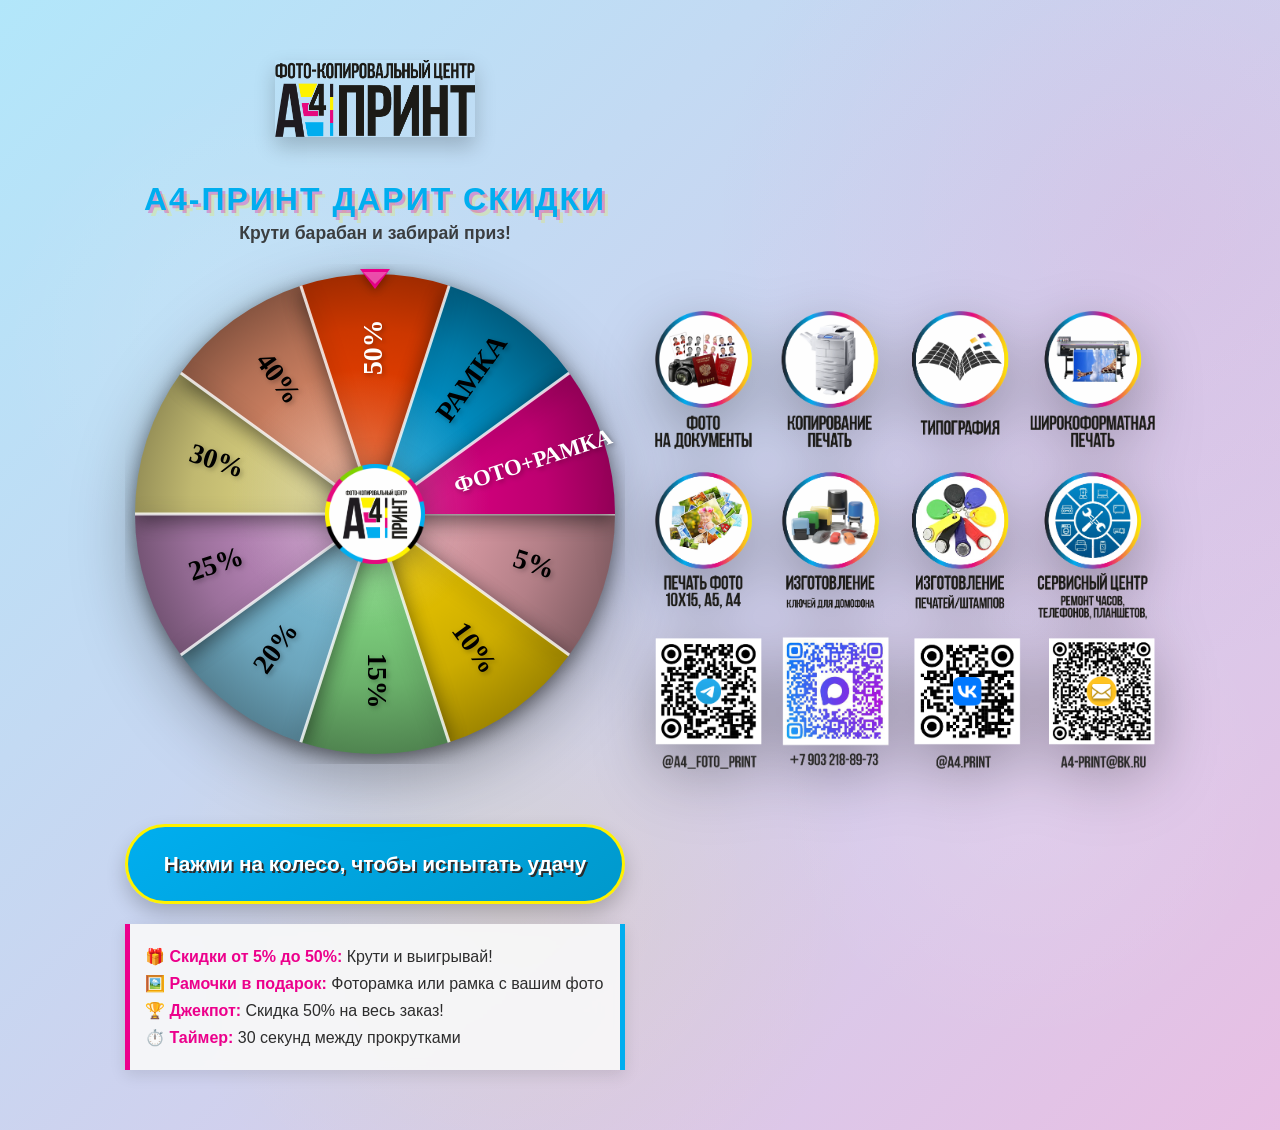
==== index.html @ 35ee9b4a "Update index.html" ====
<!DOCTYPE html>
<html lang="ru">
<head>
    <meta charset="UTF-8">
    <meta name="viewport" content="width=device-width, initial-scale=1.0, maximum-scale=1.0, user-scalable=no">
    <title>А4-ПРИНТ ДАРИТ СКИДКИ! 🎰</title>
    <style>
        * {
            box-sizing: border-box;
            margin: 0;
            padding: 0;
        }

        body {
            font-family: 'Segoe UI', Tahoma, Geneva, Verdana, sans-serif;
            min-height: 100vh;
            display: flex;
            justify-content: center;
            align-items: center;
            margin: 0;
            padding: 20px;
            position: relative;
            overflow-x: hidden;
            
            /* Эффект переливания CMYK с прозрачностью 30% */
            background: linear-gradient(
                135deg, 
                rgba(0, 174, 239, 0.3) 0%,
                rgba(236, 0, 140, 0.3) 33%,
                rgba(255, 242, 0, 0.3) 66%,
                rgba(45, 45, 45, 0.3) 100%
            );
            background-size: 400% 400%;
            animation: cmykFlow 15s ease infinite;
        }

        @keyframes cmykFlow {
            0% { background-position: 0% 50%; }
            25% { background-position: 50% 100%; }
            50% { background-position: 100% 50%; }
            75% { background-position: 50% 0%; }
            100% { background-position: 0% 50%; }
        }

        /* Анимированные частицы фона */
        body::before {
            content: '';
            position: absolute;
            width: 100%;
            height: 100%;
            background: radial-gradient(circle at 20% 30%, rgba(255,255,255,0.1) 0%, transparent 20%),
                        radial-gradient(circle at 80% 70%, rgba(255,255,255,0.1) 0%, transparent 20%),
                        radial-gradient(circle at 40% 80%, rgba(255,215,0,0.1) 0%, transparent 30%),
                        radial-gradient(circle at 90% 20%, rgba(255,105,180,0.1) 0%, transparent 30%);
            animation: float 20s ease-in-out infinite;
            pointer-events: none;
            z-index: 1;
        }

        @keyframes float {
            0%, 100% { transform: translate(0, 0) rotate(0deg); }
            25% { transform: translate(-2%, -2%) rotate(1deg); }
            75% { transform: translate(2%, 2%) rotate(-1deg); }
        }

        /* ОСНОВНОЙ КОНТЕЙНЕР */
        .main-wrapper {
            display: flex;
            align-items: center;
            justify-content: center;
            gap: 30px;
            max-width: 1200px;
            width: 100%;
            position: relative;
            z-index: 10;
            padding: 40px;
            border-radius: 0;
        }

        /* ЛЕВАЯ ЧАСТЬ - КОЛЕСО */
        .left-section {
            flex: 1;
            max-width: 500px;
            text-align: center;
            display: flex;
            flex-direction: column;
            align-items: center;
        }

        /* ЛОГОТИП ПО ЦЕНТРУ НАД КОЛЕСОМ */
        .top-logo {
            margin-bottom: 20px;
        }

        .top-logo-image {
            max-width: 200px;
            height: auto;
            border-radius: 0;
            box-shadow: 0 10px 20px rgba(0,0,0,0.2);
            transition: all 0.3s ease;
        }

        .top-logo-image:hover {
            transform: scale(1.1);
            box-shadow: 0 15px 30px rgba(236,0,140,0.3);
        }

        h1 {
            color: #00AEEF;
            font-size: clamp(1.5rem, 5vw, 2rem);
            margin: 20px 0 5px;
            font-weight: 800;
            letter-spacing: 2px;
            text-transform: uppercase;
            text-shadow: 3px 3px 0 rgba(236,0,140,0.3), 6px 6px 0 rgba(255,242,0,0.2);
            animation: titlePulse 2s ease-in-out infinite;
        }

        @keyframes titlePulse {
            0%, 100% { transform: scale(1); }
            50% { transform: scale(1.02); }
        }

        .subtitle {
            color: #2D2D2D;
            margin-bottom: 20px;
            font-size: 1.1rem;
            font-weight: bold;
            opacity: 0.9;
            animation: fadeInUp 1s ease-out;
        }

        @keyframes fadeInUp {
            from {
                opacity: 0;
                transform: translateY(20px);
            }
            to {
                opacity: 1;
                transform: translateY(0);
            }
        }

        .wheel-container {
            position: relative;
            width: 100%;
            max-width: 500px;
            margin: 0 auto 20px;
            filter: drop-shadow(0 20px 30px rgba(0,0,0,0.3));
        }

        #wheelCanvas {
            width: 100%;
            height: auto;
            display: block;
            border-radius: 0;
            transition: all 0.3s ease;
            cursor: pointer;
            animation: rotateGlow 3s linear infinite;
        }

        #wheelCanvas.disabled {
            opacity: 0.7;
            filter: grayscale(50%);
            cursor: not-allowed;
            animation: none;
        }

        @keyframes rotateGlow {
            0% { filter: drop-shadow(0 20px 30px rgba(0,0,0,0.3)); }
            50% { filter: drop-shadow(0 25px 35px rgba(236,0,140,0.4)); }
            100% { filter: drop-shadow(0 20px 30px rgba(0,0,0,0.3)); }
        }

        /* Центр колеса с логотипом - УБРАЛ ФОН */
        .spin-center {
            position: absolute;
            top: 50%;
            left: 50%;
            transform: translate(-50%, -50%);
            width: 100px;
            height: 100px;
            /* УБРАЛ background */
            display: flex;
            align-items: center;
            justify-content: center;
            z-index: 20;
            /* УБРАЛ box-shadow */
            pointer-events: none;
            border-radius: 0;
        }

        #centerLogo {
            width: 100px;
            height: 100px;
            object-fit: contain;
            pointer-events: none;
            border-radius: 0;
            filter: drop-shadow(0 5px 15px rgba(0,0,0,0.3));
        }

        /* ПРАВАЯ ЧАСТЬ - БАННЕР */
        .right-section {
            flex: 1;
            max-width: 500px;
            display: flex;
            align-items: flex-start; /* ПОДНЯЛ баннер выше */
            justify-content: center;
            margin-top: -50px; /* Дополнительное поднятие */
        }

        .banner-container {
            width: 100%;
            display: flex;
            justify-content: center;
        }

        .banner-image {
            width: 100%;
            height: auto;
            display: block;
            transition: all 0.3s ease;
            cursor: pointer;
            border-radius: 0;
            filter: drop-shadow(0 20px 30px rgba(0,0,0,0.3));
        }

        .banner-image:hover {
            transform: scale(1.02);
            filter: drop-shadow(0 25px 35px rgba(0,174,239,0.4));
        }

        /* РЕЗУЛЬТАТ И ТАЙМЕР ПОД КОЛЕСОМ */
        .result-message {
            background: linear-gradient(145deg, #00AEEF, #0099cc);
            color: white;
            padding: 20px;
            font-size: 1.3rem;
            margin: 20px 0;
            font-weight: bold;
            min-height: 80px;
            display: flex;
            align-items: center;
            justify-content: center;
            border: 3px solid #FFF200;
            text-shadow: 2px 2px 0 #2D2D2D;
            box-shadow: 0 10px 20px rgba(0,0,0,0.2);
            animation: resultGlow 2s ease-in-out infinite;
            transition: all 0.3s ease;
            border-radius: 50px;
            width: 100%;
        }

        @keyframes resultGlow {
            0%, 100% { box-shadow: 0 10px 20px rgba(0,0,0,0.2); }
            50% { box-shadow: 0 15px 30px rgba(255,242,0,0.3); }
        }

        .timer {
            font-size: 2rem;
            font-weight: bold;
            color: #EC008C;
            margin: 10px 0;
            text-shadow: 2px 2px 0 #FFF200;
            animation: timerPulse 1s ease-in-out infinite;
        }

        @keyframes timerPulse {
            0%, 100% { transform: scale(1); }
            50% { transform: scale(1.1); }
        }

        .rules {
            text-align: left;
            background: rgba(249, 249, 249, 0.9);
            backdrop-filter: blur(5px);
            padding: 15px;
            color: #2D2D2D;
            border-left: 5px solid #EC008C;
            border-right: 5px solid #00AEEF;
            box-shadow: 0 5px 15px rgba(0,0,0,0.1);
            animation: slideIn 0.8s ease-out;
            border-radius: 0;
            width: 100%;
        }

        @keyframes slideIn {
            from {
                opacity: 0;
                transform: translateX(-20px);
            }
            to {
                opacity: 1;
                transform: translateX(0);
            }
        }

        .rules p {
            margin: 8px 0;
            transition: transform 0.2s ease;
        }

        .rules p:hover {
            transform: translateX(10px);
            color: #EC008C;
        }

        .rules strong {
            color: #EC008C;
        }

        /* УЛУЧШЕННАЯ АДАПТАЦИЯ ДЛЯ МОБИЛЬНЫХ */
        @media (max-width: 900px) {
            .main-wrapper {
                flex-direction: column;
                padding: 15px;
                gap: 15px;
            }
            
            .left-section, .right-section {
                max-width: 100%;
                width: 100%;
            }
            
            .right-section {
                margin-top: 0; /* Убираем отрицательный отступ на мобильных */
                align-items: center;
            }
            
            .banner-image {
                max-width: 100%;
                height: auto;
            }
            
            h1 {
                font-size: 1.8rem;
            }
            
            .subtitle {
                font-size: 1rem;
            }
            
            .result-message {
                font-size: 1.1rem;
                padding: 15px;
                min-height: 60px;
            }
            
            .timer {
                font-size: 1.5rem;
            }
            
            .rules {
                font-size: 0.9rem;
                padding: 12px;
            }
            
            .spin-center {
                width: 70px;
                height: 70px;
            }
            
            #centerLogo {
                width: 70px;
                height: 70px;
            }
        }

        /* Дополнительная адаптация для очень маленьких экранов */
        @media (max-width: 480px) {
            body {
                padding: 10px;
            }
            
            .main-wrapper {
                padding: 10px;
            }
            
            h1 {
                font-size: 1.5rem;
            }
            
            .result-message {
                font-size: 1rem;
                padding: 12px;
            }
            
            .rules p {
                font-size: 0.85rem;
            }
            
            .spin-center {
                width: 60px;
                height: 60px;
            }
            
            #centerLogo {
                width: 60px;
                height: 60px;
            }
        }
    </style>
</head>
<body>
    <div class="main-wrapper">
        <!-- ЛЕВАЯ ЧАСТЬ - КОЛЕСО -->
        <div class="left-section">
            <!-- ЛОГОТИП ПО ЦЕНТРУ -->
            <div class="top-logo">
                <img src="images/logo.png" alt="А4-ПРИНТ" class="top-logo-image">
            </div>

            <h1>А4-ПРИНТ ДАРИТ СКИДКИ</h1>
            <p class="subtitle">Крути барабан и забирай приз!</p>

            <div class="wheel-container">
                <canvas id="wheelCanvas" width="500" height="500"></canvas>
                
                <div class="spin-center">
                    <img src="images/logo_soc.png" alt="Логотип" id="centerLogo">
                </div>
            </div>

            <div id="timer" class="timer"></div>

            <div id="result" class="result-message">
                Нажми на колесо, чтобы испытать удачу
            </div>
            
            <div class="rules">
                <p>🎁 <strong>Скидки от 5% до 50%:</strong> Крути и выигрывай!</p>
                <p>🖼️ <strong>Рамочки в подарок:</strong> Фоторамка или рамка с вашим фото</p>
                <p>🏆 <strong>Джекпот:</strong> Скидка 50% на весь заказ!</p>
                <p>⏱️ <strong>Таймер:</strong> 30 секунд между прокрутками</p>
            </div>
        </div>

        <!-- ПРАВАЯ ЧАСТЬ - БАННЕР -->
        <div class="right-section">
            <div class="banner-container">
                <img src="banner.png" alt="Баннер акции" class="banner-image" onclick="window.open('https://a4-print.ru', '_blank')">
            </div>
        </div>
    </div>

    <script>
        const canvas = document.getElementById('wheelCanvas');
        const ctx = canvas.getContext('2d');
        const resultDiv = document.getElementById('result');
        const timerDiv = document.getElementById('timer');

        // НАСТРОЙКИ СЕКТОРОВ
        const segments = [
            { 
                label: '5%', 
                description: '🎁 Скидка 5% на текущий заказ!', 
                color: '#FFB6C1'
            },
            { 
                label: '10%', 
                description: '🎁 Скидка 10% на текущий заказ!', 
                color: '#FFD700'
            },
            { 
                label: '15%', 
                description: '🎁 Скидка 15% на текущий заказ!', 
                color: '#98FB98'
            },
            { 
                label: '20%', 
                description: '🎁 Скидка 20% на текущий заказ!', 
                color: '#87CEEB'
            },
            { 
                label: '25%', 
                description: '🎁 Скидка 25% на текущий заказ!', 
                color: '#DDA0DD'
            },
            { 
                label: '30%', 
                description: '🎁 Скидка 30% на текущий заказ!', 
                color: '#F0E68C'
            },
            { 
                label: '40%', 
                description: '🎁 Скидка 40% на текущий заказ!', 
                color: '#FFA07A'
            },
            { 
                label: '50%', 
                description: '🏆 ДЖЕКПОТ: Скидка 50% на заказ! 🏆', 
                color: '#FF4500'
            },
            { 
                label: 'РАМКА', 
                description: '🖼️ РАМОЧКА ДЛЯ ФОТО в подарок + скидка 10% на фотоуслуги!', 
                color: '#00AEEF'
            },
            { 
                label: 'ФОТО+РАМКА', 
                description: '🖼️ РАМОЧКА с вашим снимком! Мы печатаем фото и дарим в рамке', 
                color: '#EC008C'
            }
        ];

        let currentAngle = 0;
        let isSpinning = false;
        let spinTimeout = null;
        let spinCounter = 0;
        let isBlocked = false;
        let timerInterval = null;
        let timeLeft = 0;

        // Функция для создания объемного эффекта на секторах
        function draw3DSegment(startAngle, endAngle, color, isEven) {
            const gradient = ctx.createRadialGradient(
                canvas.width / 2 - 20, canvas.height / 2 - 20, 10,
                canvas.width / 2, canvas.height / 2, canvas.width / 2
            );
            
            if (isEven) {
                gradient.addColorStop(0, color);
                gradient.addColorStop(0.7, shadeColor(color, -30));
                gradient.addColorStop(1, shadeColor(color, -50));
            } else {
                gradient.addColorStop(0, color);
                gradient.addColorStop(0.7, shadeColor(color, -20));
                gradient.addColorStop(1, shadeColor(color, -40));
            }
            
            ctx.fillStyle = gradient;
            
            ctx.beginPath();
            ctx.moveTo(canvas.width / 2, canvas.height / 2);
            ctx.arc(canvas.width / 2, canvas.height / 2, canvas.width / 2 - 10, startAngle, endAngle);
            ctx.closePath();
            ctx.fill();
            
            // Добавляем блик
            ctx.save();
            ctx.beginPath();
            ctx.moveTo(canvas.width / 2, canvas.height / 2);
            ctx.arc(canvas.width / 2, canvas.height / 2, canvas.width / 2 - 10, startAngle, endAngle);
            ctx.closePath();
            ctx.clip();
            
            const highlightGradient = ctx.createRadialGradient(
                canvas.width / 2 - 30, canvas.height / 2 - 30, 10,
                canvas.width / 2, canvas.height / 2, canvas.width / 2
            );
            highlightGradient.addColorStop(0, 'rgba(255,255,255,0.3)');
            highlightGradient.addColorStop(0.5, 'rgba(255,255,255,0)');
            
            ctx.fillStyle = highlightGradient;
            ctx.fillRect(0, 0, canvas.width, canvas.height);
            ctx.restore();
        }

        // Вспомогательная функция для затемнения цвета
        function shadeColor(color, percent) {
            let R = parseInt(color.substring(1,3),16);
            let G = parseInt(color.substring(3,5),16);
            let B = parseInt(color.substring(5,7),16);
            
            R = Math.min(255, Math.max(0, R + R * percent / 100));
            G = Math.min(255, Math.max(0, G + G * percent / 100));
            B = Math.min(255, Math.max(0, B + B * percent / 100));
            
            return `rgb(${R}, ${G}, ${B})`;
        }

        // Рисуем объемное колесо
        function drawWheel(angle) {
            ctx.clearRect(0, 0, canvas.width, canvas.height);
            
            const arc = (Math.PI * 2) / segments.length;
            
            // Рисуем тень под колесом
            ctx.shadowColor = 'rgba(0,0,0,0.5)';
            ctx.shadowBlur = 20;
            ctx.shadowOffsetY = 5;
            
            for (let i = 0; i < segments.length; i++) {
                const startAngle = i * arc + angle;
                const endAngle = (i + 1) * arc + angle;
                
                // Рисуем 3D сектор
                draw3DSegment(startAngle, endAngle, segments[i].color, i % 2 === 0);
                
                // Рисуем объемные разделители
                ctx.strokeStyle = 'rgba(255,255,255,0.8)';
                ctx.lineWidth = 3;
                ctx.beginPath();
                ctx.moveTo(canvas.width / 2, canvas.height / 2);
                ctx.lineTo(
                    canvas.width / 2 + Math.cos(startAngle) * (canvas.width / 2 - 10),
                    canvas.height / 2 + Math.sin(startAngle) * (canvas.height / 2 - 10)
                );
                ctx.stroke();
                
                // Добавляем текст - центрированный по сектору
                ctx.save();
                ctx.translate(canvas.width / 2, canvas.height / 2);
                
                // Вычисляем угол для текста (центр сектора)
                const textAngle = startAngle + arc / 2;
                
                // Перемещаемся в точку на полпути от центра к краю
                const textRadius = canvas.width / 3;
                const textX = Math.cos(textAngle) * textRadius;
                const textY = Math.sin(textAngle) * textRadius;
                
                ctx.translate(textX, textY);
                
                // Поворачиваем текст для читаемости
                ctx.rotate(textAngle + (textAngle > Math.PI/2 && textAngle < 3*Math.PI/2 ? Math.PI : 0));
                
                ctx.textAlign = 'center';
                ctx.textBaseline = 'middle';
                
                ctx.shadowColor = 'rgba(0,0,0,0.3)';
                ctx.shadowBlur = 5;
                ctx.shadowOffsetX = 2;
                ctx.shadowOffsetY = 2;
                
                if (segments[i].color === '#2D2D2D' || segments[i].color === '#EC008C' || segments[i].color === '#FF4500') {
                    ctx.fillStyle = '#FFFFFF';
                } else {
                    ctx.fillStyle = '#000000';
                }
                
                if (segments[i].label === 'ФОТО+РАМКА') {
                    ctx.font = 'bold ' + (canvas.width / 22) + 'px "Segoe UI"';
                } else {
                    ctx.font = 'bold ' + (canvas.width / 18) + 'px "Segoe UI"';
                }
                
                ctx.fillText(segments[i].label, 0, 0);
                ctx.restore();
            }
            
            // Рисуем объемный указатель
            ctx.shadowColor = 'rgba(0,0,0,0.3)';
            ctx.shadowBlur = 10;
            ctx.shadowOffsetY = 3;
            
            // Основа стрелки
            ctx.fillStyle = '#EC008C';
            ctx.beginPath();
            ctx.moveTo(canvas.width / 2 - 15, 5);
            ctx.lineTo(canvas.width / 2, 25);
            ctx.lineTo(canvas.width / 2 + 15, 5);
            ctx.closePath();
            ctx.fill();
            
            // Блик на стрелке
            ctx.fillStyle = 'rgba(255,255,255,0.3)';
            ctx.beginPath();
            ctx.moveTo(canvas.width / 2 - 12, 8);
            ctx.lineTo(canvas.width / 2, 20);
            ctx.lineTo(canvas.width / 2 + 12, 8);
            ctx.closePath();
            ctx.fill();
            
            ctx.shadowBlur = 0;
            ctx.shadowOffsetY = 0;
        }

        // Функция для запуска таймера
        function startTimer(seconds) {
            isBlocked = true;
            timeLeft = seconds;
            canvas.classList.add('disabled');
            
            timerInterval = setInterval(() => {
                timeLeft--;
                timerDiv.innerHTML = `⏳ ${timeLeft} сек`;
                
                if (timeLeft <= 0) {
                    clearInterval(timerInterval);
                    timerInterval = null;
                    isBlocked = false;
                    canvas.classList.remove('disabled');
                    timerDiv.innerHTML = '✅ Можно крутить!';
                    
                    setTimeout(() => {
                        timerDiv.innerHTML = '';
                    }, 3000);
                }
            }, 1000);
        }

        // Функция вращения
        function spinWheel() {
            if (isSpinning || isBlocked) {
                if (isBlocked) {
                    resultDiv.innerHTML = '⏳ Подожди ' + timeLeft + ' секунд до следующего вращения!';
                }
                return;
            }
            
            isSpinning = true;
            resultDiv.style.background = 'linear-gradient(145deg, #00AEEF, #0099cc)';
            resultDiv.innerHTML = '🎰 Крутим... 🎰';
            
            spinCounter++;
            
            let prizeIndex;
            
            if (spinCounter % 2 === 0) {
                prizeIndex = 0;
                console.log('Гарантированная 5% (прокрут #' + spinCounter + ')');
            } else {
                prizeIndex = Math.floor(Math.random() * segments.length);
                console.log('Случайный приз (прокрут #' + spinCounter + ')');
            }
            
            const prize = segments[prizeIndex];
            
            const segmentAngle = (Math.PI * 2) / segments.length;
            const targetAngle = (-Math.PI / 2) - (prizeIndex * segmentAngle) - (segmentAngle / 2);
            
            const spins = Math.floor(Math.random() * 5) + 8;
            const finalAngle = targetAngle - (spins * Math.PI * 2);
            
            const startAngle = 0;
            const startTime = Date.now();
            const spinTime = 4000;
            
            currentAngle = startAngle;
            drawWheel(currentAngle);
            
            function animateSpin() {
                const elapsed = Date.now() - startTime;
                const progress = Math.min(elapsed / spinTime, 1);
                
                const easeProgress = 1 - Math.pow(1 - progress, 3);
                
                currentAngle = startAngle + (finalAngle - startAngle) * easeProgress;
                
                drawWheel(currentAngle);
                
                if (progress < 1) {
                    spinTimeout = requestAnimationFrame(animateSpin);
                } else {
                    resultDiv.innerHTML = `🎁 <strong>ТВОЙ ПРИЗ:</strong> ${prize.description}`;
                    resultDiv.style.background = 'linear-gradient(145deg, #EC008C, #c00070)';
                    
                    isSpinning = false;
                    
                    startTimer(30);
                }
            }
            
            animateSpin();
        }

        drawWheel(0);
        canvas.addEventListener('click', spinWheel);

        window.addEventListener('resize', () => {
            drawWheel(currentAngle);
        });

        // Обработчики ошибок загрузки изображений
        const topLogo = document.querySelector('.top-logo-image');
        topLogo.onerror = function() {
            console.log('Логотип не загружен, проверьте путь images/logo.png');
            this.src = 'data:image/svg+xml;utf8,<svg xmlns="http://www.w3.org/2000/svg" viewBox="0 0 200 100"><rect width="200" height="100" fill="%2300AEEF"/><text x="100" y="65" font-size="40" text-anchor="middle" fill="white">А4-ПРИНТ</text></svg>';
        };

        const banner = document.querySelector('.banner-image');
        banner.onerror = function() {
            console.log('Баннер не загружен, проверьте путь banner.png');
            this.src = 'data:image/svg+xml;utf8,<svg xmlns="http://www.w3.org/2000/svg" viewBox="0 0 500 500"><rect width="500" height="500" fill="%23EC008C"/><text x="250" y="250" font-size="40" text-anchor="middle" fill="white">АКЦИЯ</text></svg>';
        };

        const centerLogo = document.getElementById('centerLogo');
        centerLogo.onerror = function() {
            console.log('Логотип не загружен, проверьте путь images/logo_soc.png');
            this.src = 'data:image/svg+xml;utf8,<svg xmlns="http://www.w3.org/2000/svg" viewBox="0 0 100 100"><rect width="100" height="100" fill="%2300AEEF"/><text x="50" y="65" font-size="50" text-anchor="middle" fill="white">A4</text></svg>';
        };
    </script>
</body>
</html>
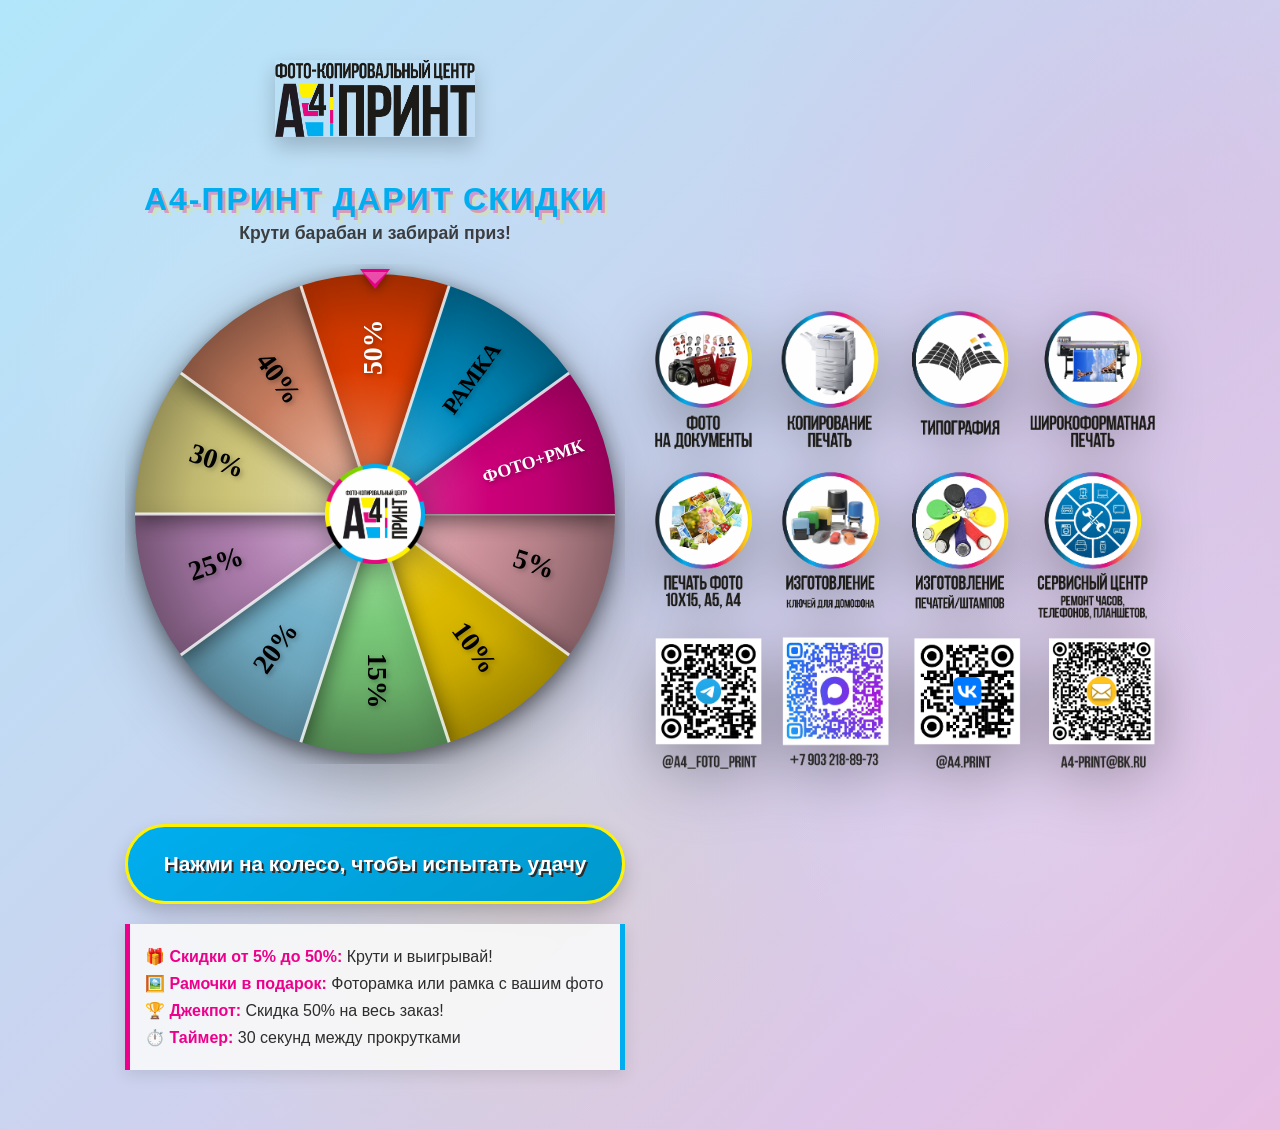
==== commit 9c25af30: "Update index.html" ====
--- a/index.html
+++ b/index.html
@@ -172,7 +172,7 @@
             100% { filter: drop-shadow(0 20px 30px rgba(0,0,0,0.3)); }
         }
 
-        /* Центр колеса с логотипом - УБРАЛ ФОН */
+        /* Центр колеса с логотипом */
         .spin-center {
             position: absolute;
             top: 50%;
@@ -180,12 +180,10 @@
             transform: translate(-50%, -50%);
             width: 100px;
             height: 100px;
-            /* УБРАЛ background */
             display: flex;
             align-items: center;
             justify-content: center;
             z-index: 20;
-            /* УБРАЛ box-shadow */
             pointer-events: none;
             border-radius: 0;
         }
@@ -204,9 +202,9 @@
             flex: 1;
             max-width: 500px;
             display: flex;
-            align-items: flex-start; /* ПОДНЯЛ баннер выше */
+            align-items: flex-start;
             justify-content: center;
-            margin-top: -50px; /* Дополнительное поднятие */
+            margin-top: -50px;
         }
 
         .banner-container {
@@ -309,7 +307,7 @@
             color: #EC008C;
         }
 
-        /* УЛУЧШЕННАЯ АДАПТАЦИЯ ДЛЯ МОБИЛЬНЫХ */
+        /* Адаптация для мобильных */
         @media (max-width: 900px) {
             .main-wrapper {
                 flex-direction: column;
@@ -323,7 +321,7 @@
             }
             
             .right-section {
-                margin-top: 0; /* Убираем отрицательный отступ на мобильных */
+                margin-top: 0;
                 align-items: center;
             }
             
@@ -366,7 +364,6 @@
             }
         }
 
-        /* Дополнительная адаптация для очень маленьких экранов */
         @media (max-width: 480px) {
             body {
                 padding: 10px;
@@ -497,7 +494,7 @@
                 color: '#00AEEF'
             },
             { 
-                label: 'ФОТО+РАМКА', 
+                label: 'ФОТО+РМК', /* СОКРАТИЛ ТЕКСТ */
                 description: '🖼️ РАМОЧКА с вашим снимком! Мы печатаем фото и дарим в рамке', 
                 color: '#EC008C'
             }
@@ -629,9 +626,15 @@
                     ctx.fillStyle = '#000000';
                 }
                 
-                if (segments[i].label === 'ФОТО+РАМКА') {
+                // РАЗНЫЕ РАЗМЕРЫ ШРИФТА ДЛЯ РАЗНЫХ ТЕКСТОВ
+                if (segments[i].label === 'ФОТО+РМК') {
+                    // Самый маленький шрифт для длинного текста
+                    ctx.font = 'bold ' + (canvas.width / 28) + 'px "Segoe UI"';
+                } else if (segments[i].label === 'РАМКА') {
+                    // Средний шрифт для "РАМКА"
                     ctx.font = 'bold ' + (canvas.width / 22) + 'px "Segoe UI"';
                 } else {
+                    // Обычный шрифт для процентов
                     ctx.font = 'bold ' + (canvas.width / 18) + 'px "Segoe UI"';
                 }
                 
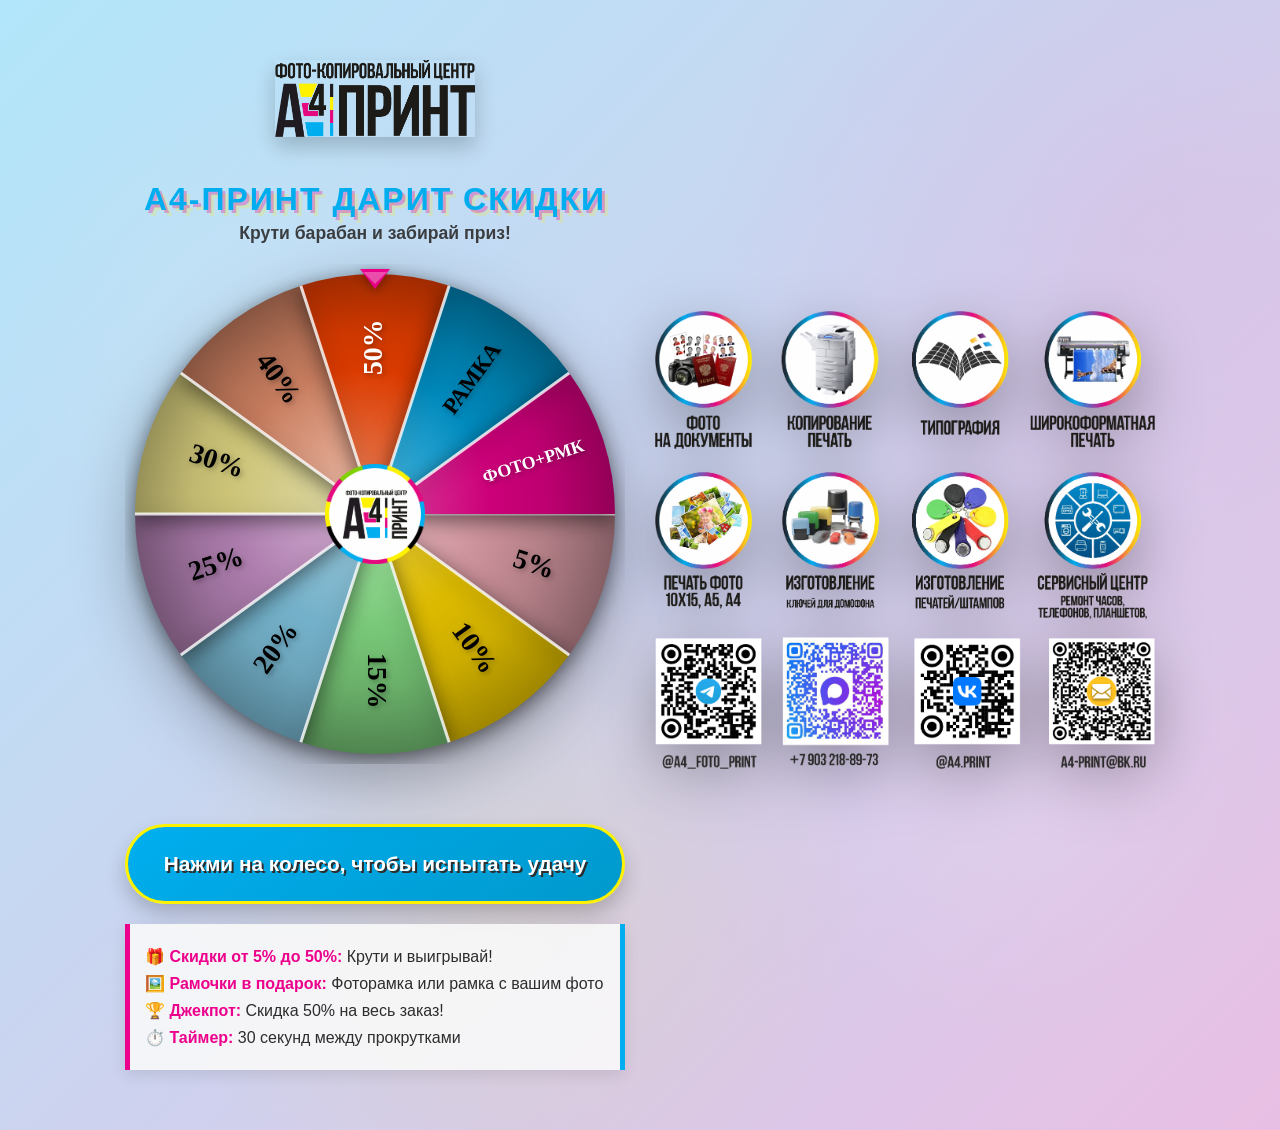
==== commit dc44aa0e: "Update index.html" ====
--- a/index.html
+++ b/index.html
@@ -172,7 +172,7 @@
             100% { filter: drop-shadow(0 20px 30px rgba(0,0,0,0.3)); }
         }
 
-        /* Центр колеса с логотипом */
+        /* Центр колеса с логотипом - УБРАЛ ТЕНЬ */
         .spin-center {
             position: absolute;
             top: 50%;
@@ -194,7 +194,7 @@
             object-fit: contain;
             pointer-events: none;
             border-radius: 0;
-            filter: drop-shadow(0 5px 15px rgba(0,0,0,0.3));
+            /* УБРАЛ filter: drop-shadow */
         }
 
         /* ПРАВАЯ ЧАСТЬ - БАННЕР */
@@ -494,7 +494,7 @@
                 color: '#00AEEF'
             },
             { 
-                label: 'ФОТО+РМК', /* СОКРАТИЛ ТЕКСТ */
+                label: 'ФОТО+РМК',
                 description: '🖼️ РАМОЧКА с вашим снимком! Мы печатаем фото и дарим в рамке', 
                 color: '#EC008C'
             }
@@ -595,21 +595,16 @@
                 );
                 ctx.stroke();
                 
-                // Добавляем текст - центрированный по сектору
+                // Добавляем текст
                 ctx.save();
                 ctx.translate(canvas.width / 2, canvas.height / 2);
                 
-                // Вычисляем угол для текста (центр сектора)
                 const textAngle = startAngle + arc / 2;
-                
-                // Перемещаемся в точку на полпути от центра к краю
                 const textRadius = canvas.width / 3;
                 const textX = Math.cos(textAngle) * textRadius;
                 const textY = Math.sin(textAngle) * textRadius;
                 
                 ctx.translate(textX, textY);
-                
-                // Поворачиваем текст для читаемости
                 ctx.rotate(textAngle + (textAngle > Math.PI/2 && textAngle < 3*Math.PI/2 ? Math.PI : 0));
                 
                 ctx.textAlign = 'center';
@@ -626,15 +621,11 @@
                     ctx.fillStyle = '#000000';
                 }
                 
-                // РАЗНЫЕ РАЗМЕРЫ ШРИФТА ДЛЯ РАЗНЫХ ТЕКСТОВ
                 if (segments[i].label === 'ФОТО+РМК') {
-                    // Самый маленький шрифт для длинного текста
                     ctx.font = 'bold ' + (canvas.width / 28) + 'px "Segoe UI"';
                 } else if (segments[i].label === 'РАМКА') {
-                    // Средний шрифт для "РАМКА"
                     ctx.font = 'bold ' + (canvas.width / 22) + 'px "Segoe UI"';
                 } else {
-                    // Обычный шрифт для процентов
                     ctx.font = 'bold ' + (canvas.width / 18) + 'px "Segoe UI"';
                 }
                 
@@ -647,7 +638,6 @@
             ctx.shadowBlur = 10;
             ctx.shadowOffsetY = 3;
             
-            // Основа стрелки
             ctx.fillStyle = '#EC008C';
             ctx.beginPath();
             ctx.moveTo(canvas.width / 2 - 15, 5);
@@ -656,7 +646,6 @@
             ctx.closePath();
             ctx.fill();
             
-            // Блик на стрелке
             ctx.fillStyle = 'rgba(255,255,255,0.3)';
             ctx.beginPath();
             ctx.moveTo(canvas.width / 2 - 12, 8);
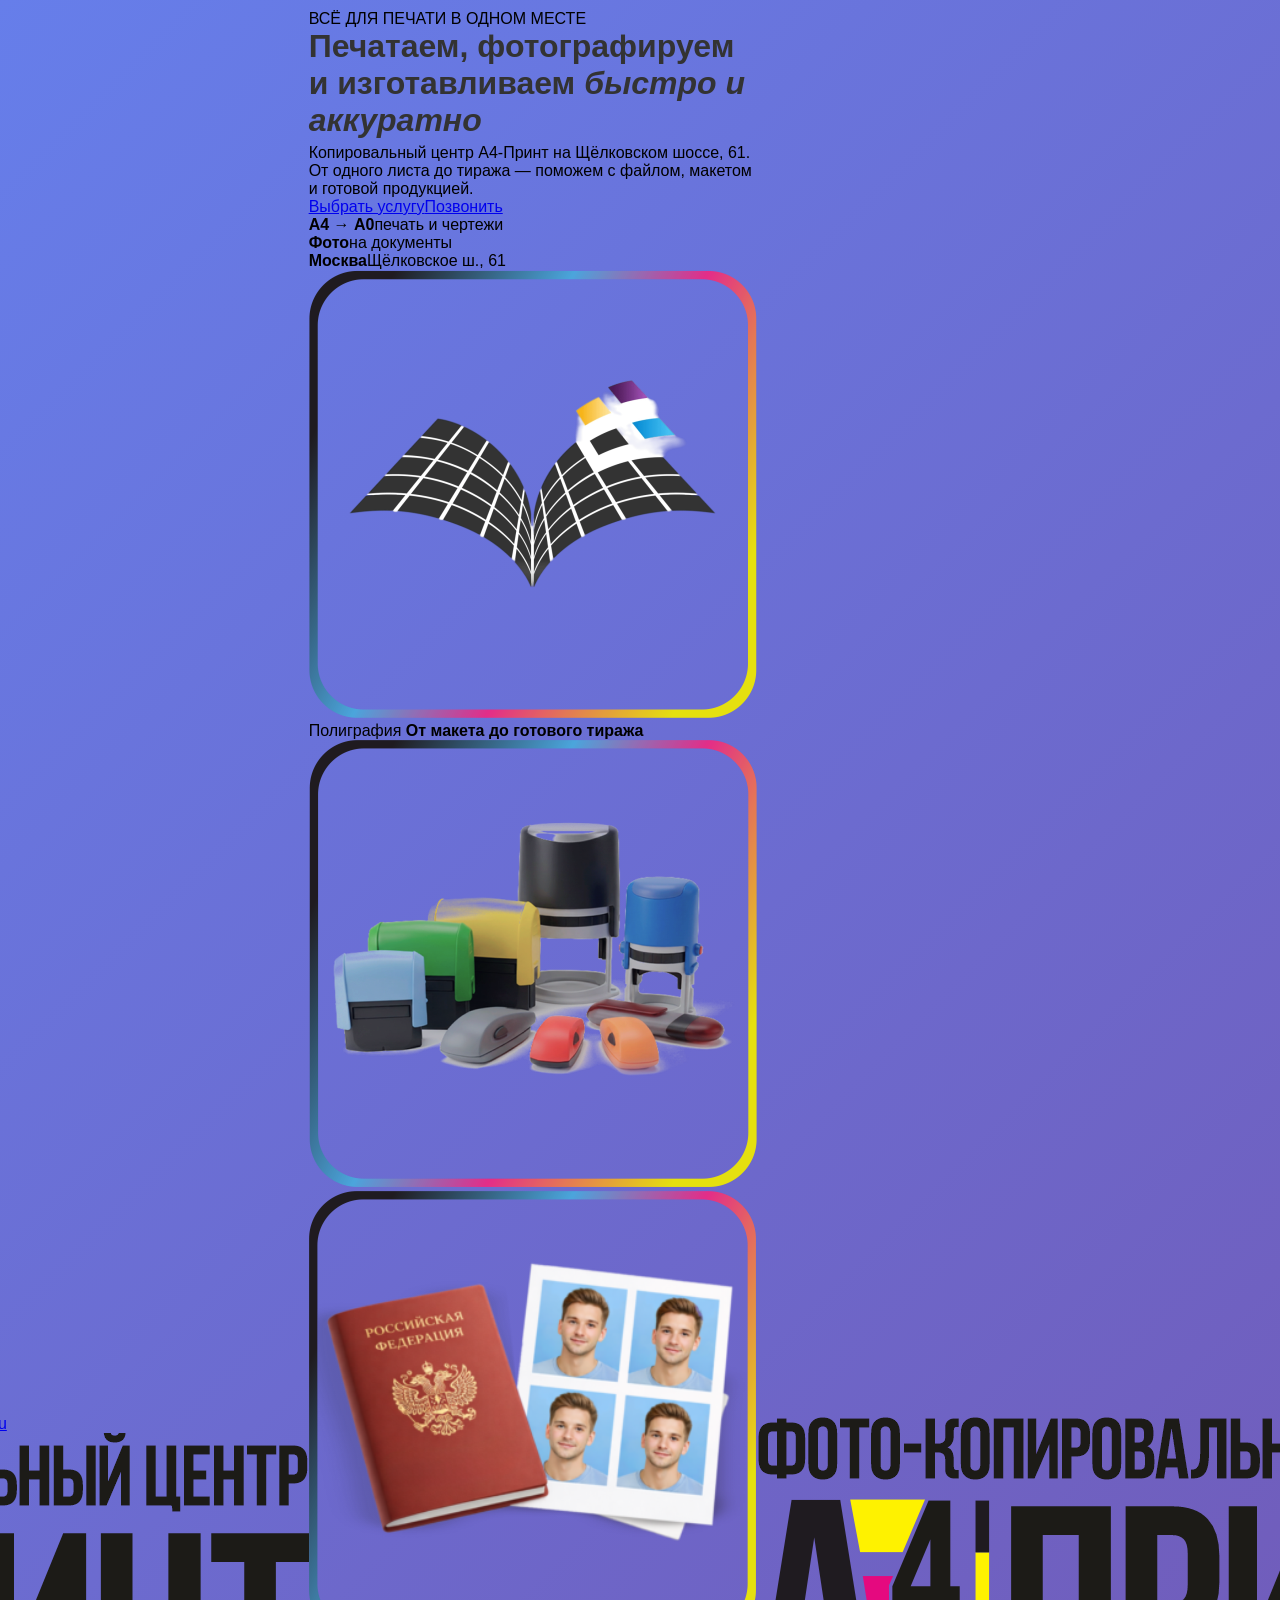
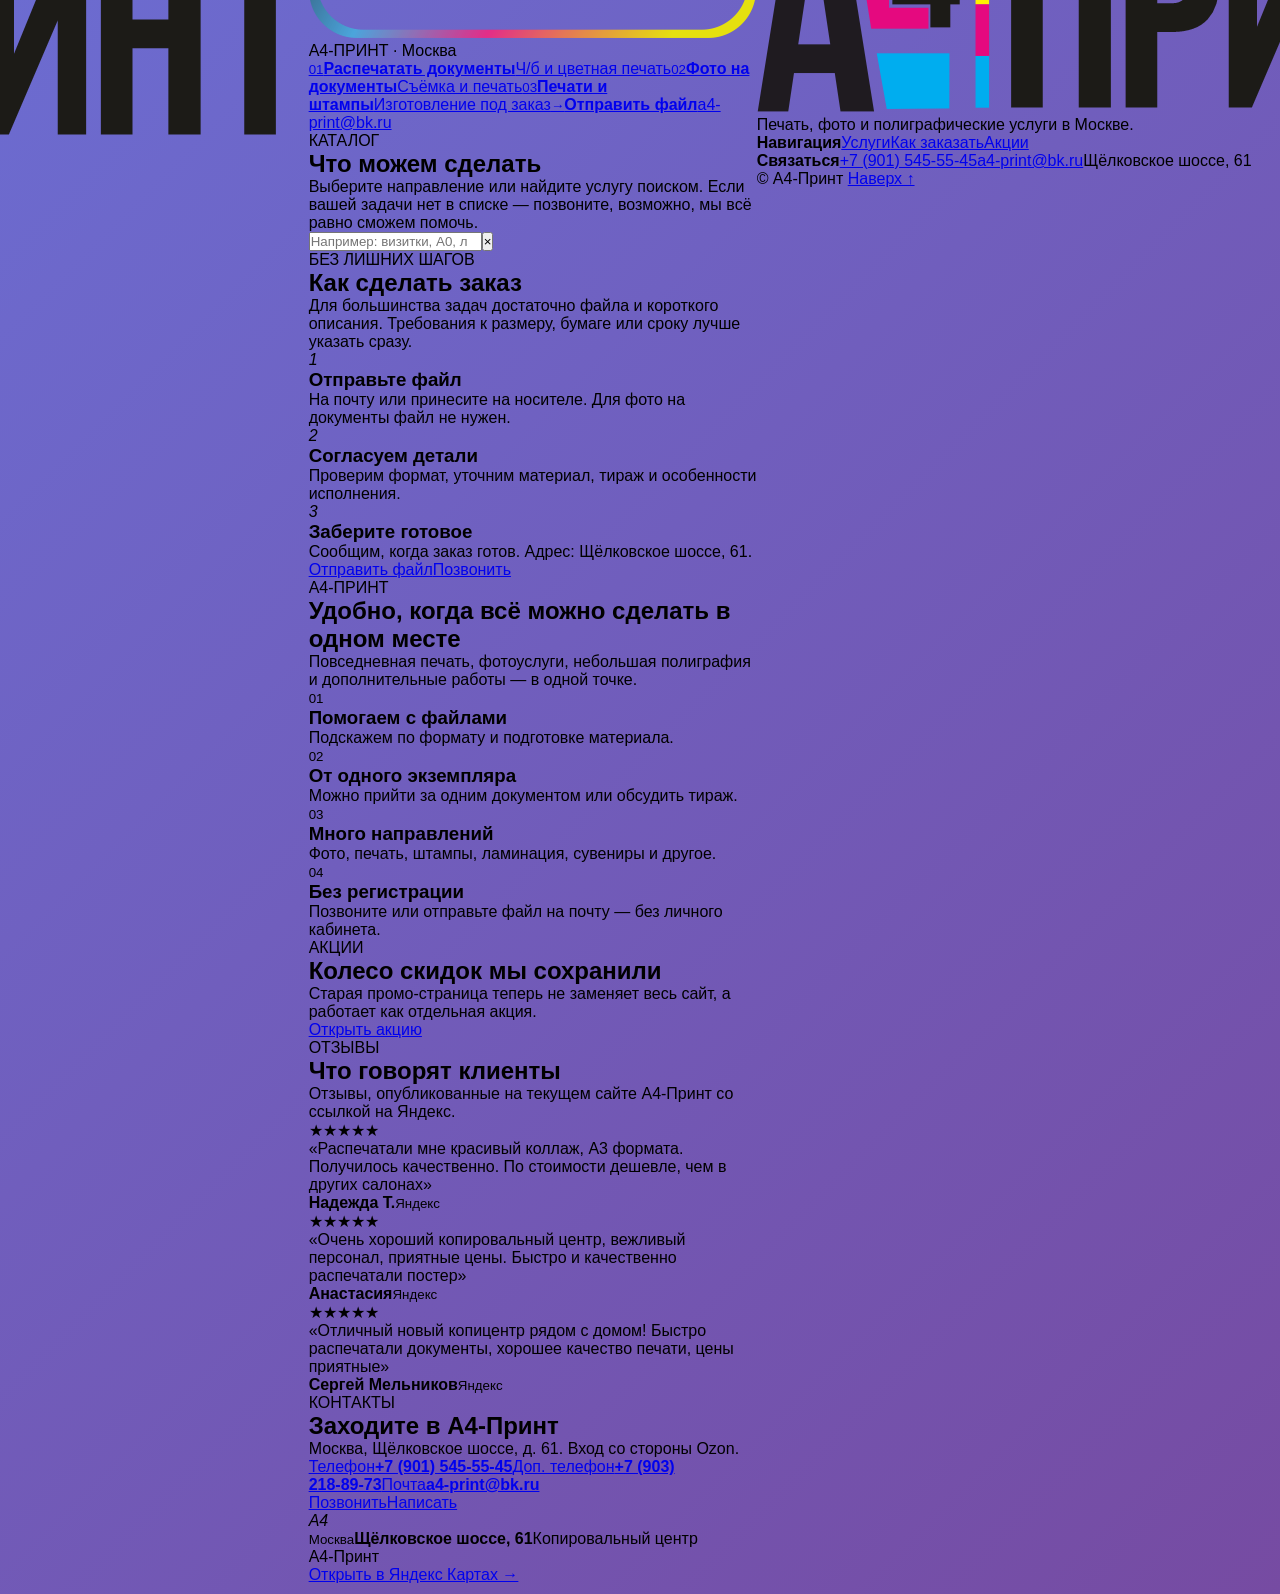
==== commit 8589901e: "Build full A4-Print service website" ====
--- a/index.html
+++ b/index.html
@@ -1,777 +1,12 @@
-<!DOCTYPE html>
-<html lang="ru">
-<head>
-    <meta charset="UTF-8">
-    <meta name="viewport" content="width=device-width, initial-scale=1.0, maximum-scale=1.0, user-scalable=no">
-    <title>А4-ПРИНТ ДАРИТ СКИДКИ! 🎰</title>
-    <style>
-        * {
-            box-sizing: border-box;
-            margin: 0;
-            padding: 0;
-        }
-
-        body {
-            font-family: 'Segoe UI', Tahoma, Geneva, Verdana, sans-serif;
-            min-height: 100vh;
-            display: flex;
-            justify-content: center;
-            align-items: center;
-            margin: 0;
-            padding: 20px;
-            position: relative;
-            overflow-x: hidden;
-            
-            /* Эффект переливания CMYK с прозрачностью 30% */
-            background: linear-gradient(
-                135deg, 
-                rgba(0, 174, 239, 0.3) 0%,
-                rgba(236, 0, 140, 0.3) 33%,
-                rgba(255, 242, 0, 0.3) 66%,
-                rgba(45, 45, 45, 0.3) 100%
-            );
-            background-size: 400% 400%;
-            animation: cmykFlow 15s ease infinite;
-        }
-
-        @keyframes cmykFlow {
-            0% { background-position: 0% 50%; }
-            25% { background-position: 50% 100%; }
-            50% { background-position: 100% 50%; }
-            75% { background-position: 50% 0%; }
-            100% { background-position: 0% 50%; }
-        }
-
-        /* Анимированные частицы фона */
-        body::before {
-            content: '';
-            position: absolute;
-            width: 100%;
-            height: 100%;
-            background: radial-gradient(circle at 20% 30%, rgba(255,255,255,0.1) 0%, transparent 20%),
-                        radial-gradient(circle at 80% 70%, rgba(255,255,255,0.1) 0%, transparent 20%),
-                        radial-gradient(circle at 40% 80%, rgba(255,215,0,0.1) 0%, transparent 30%),
-                        radial-gradient(circle at 90% 20%, rgba(255,105,180,0.1) 0%, transparent 30%);
-            animation: float 20s ease-in-out infinite;
-            pointer-events: none;
-            z-index: 1;
-        }
-
-        @keyframes float {
-            0%, 100% { transform: translate(0, 0) rotate(0deg); }
-            25% { transform: translate(-2%, -2%) rotate(1deg); }
-            75% { transform: translate(2%, 2%) rotate(-1deg); }
-        }
-
-        /* ОСНОВНОЙ КОНТЕЙНЕР */
-        .main-wrapper {
-            display: flex;
-            align-items: center;
-            justify-content: center;
-            gap: 30px;
-            max-width: 1200px;
-            width: 100%;
-            position: relative;
-            z-index: 10;
-            padding: 40px;
-            border-radius: 0;
-        }
-
-        /* ЛЕВАЯ ЧАСТЬ - КОЛЕСО */
-        .left-section {
-            flex: 1;
-            max-width: 500px;
-            text-align: center;
-            display: flex;
-            flex-direction: column;
-            align-items: center;
-        }
-
-        /* ЛОГОТИП ПО ЦЕНТРУ НАД КОЛЕСОМ */
-        .top-logo {
-            margin-bottom: 20px;
-        }
-
-        .top-logo-image {
-            max-width: 200px;
-            height: auto;
-            border-radius: 0;
-            box-shadow: 0 10px 20px rgba(0,0,0,0.2);
-            transition: all 0.3s ease;
-        }
-
-        .top-logo-image:hover {
-            transform: scale(1.1);
-            box-shadow: 0 15px 30px rgba(236,0,140,0.3);
-        }
-
-        h1 {
-            color: #00AEEF;
-            font-size: clamp(1.5rem, 5vw, 2rem);
-            margin: 20px 0 5px;
-            font-weight: 800;
-            letter-spacing: 2px;
-            text-transform: uppercase;
-            text-shadow: 3px 3px 0 rgba(236,0,140,0.3), 6px 6px 0 rgba(255,242,0,0.2);
-            animation: titlePulse 2s ease-in-out infinite;
-        }
-
-        @keyframes titlePulse {
-            0%, 100% { transform: scale(1); }
-            50% { transform: scale(1.02); }
-        }
-
-        .subtitle {
-            color: #2D2D2D;
-            margin-bottom: 20px;
-            font-size: 1.1rem;
-            font-weight: bold;
-            opacity: 0.9;
-            animation: fadeInUp 1s ease-out;
-        }
-
-        @keyframes fadeInUp {
-            from {
-                opacity: 0;
-                transform: translateY(20px);
-            }
-            to {
-                opacity: 1;
-                transform: translateY(0);
-            }
-        }
-
-        .wheel-container {
-            position: relative;
-            width: 100%;
-            max-width: 500px;
-            margin: 0 auto 20px;
-            filter: drop-shadow(0 20px 30px rgba(0,0,0,0.3));
-        }
-
-        #wheelCanvas {
-            width: 100%;
-            height: auto;
-            display: block;
-            border-radius: 0;
-            transition: all 0.3s ease;
-            cursor: pointer;
-            animation: rotateGlow 3s linear infinite;
-        }
-
-        #wheelCanvas.disabled {
-            opacity: 0.7;
-            filter: grayscale(50%);
-            cursor: not-allowed;
-            animation: none;
-        }
-
-        @keyframes rotateGlow {
-            0% { filter: drop-shadow(0 20px 30px rgba(0,0,0,0.3)); }
-            50% { filter: drop-shadow(0 25px 35px rgba(236,0,140,0.4)); }
-            100% { filter: drop-shadow(0 20px 30px rgba(0,0,0,0.3)); }
-        }
-
-        /* Центр колеса с логотипом - УБРАЛ ТЕНЬ */
-        .spin-center {
-            position: absolute;
-            top: 50%;
-            left: 50%;
-            transform: translate(-50%, -50%);
-            width: 100px;
-            height: 100px;
-            display: flex;
-            align-items: center;
-            justify-content: center;
-            z-index: 20;
-            pointer-events: none;
-            border-radius: 0;
-        }
-
-        #centerLogo {
-            width: 100px;
-            height: 100px;
-            object-fit: contain;
-            pointer-events: none;
-            border-radius: 0;
-            /* УБРАЛ filter: drop-shadow */
-        }
-
-        /* ПРАВАЯ ЧАСТЬ - БАННЕР */
-        .right-section {
-            flex: 1;
-            max-width: 500px;
-            display: flex;
-            align-items: flex-start;
-            justify-content: center;
-            margin-top: -50px;
-        }
-
-        .banner-container {
-            width: 100%;
-            display: flex;
-            justify-content: center;
-        }
-
-        .banner-image {
-            width: 100%;
-            height: auto;
-            display: block;
-            transition: all 0.3s ease;
-            cursor: pointer;
-            border-radius: 0;
-            filter: drop-shadow(0 20px 30px rgba(0,0,0,0.3));
-        }
-
-        .banner-image:hover {
-            transform: scale(1.02);
-            filter: drop-shadow(0 25px 35px rgba(0,174,239,0.4));
-        }
-
-        /* РЕЗУЛЬТАТ И ТАЙМЕР ПОД КОЛЕСОМ */
-        .result-message {
-            background: linear-gradient(145deg, #00AEEF, #0099cc);
-            color: white;
-            padding: 20px;
-            font-size: 1.3rem;
-            margin: 20px 0;
-            font-weight: bold;
-            min-height: 80px;
-            display: flex;
-            align-items: center;
-            justify-content: center;
-            border: 3px solid #FFF200;
-            text-shadow: 2px 2px 0 #2D2D2D;
-            box-shadow: 0 10px 20px rgba(0,0,0,0.2);
-            animation: resultGlow 2s ease-in-out infinite;
-            transition: all 0.3s ease;
-            border-radius: 50px;
-            width: 100%;
-        }
-
-        @keyframes resultGlow {
-            0%, 100% { box-shadow: 0 10px 20px rgba(0,0,0,0.2); }
-            50% { box-shadow: 0 15px 30px rgba(255,242,0,0.3); }
-        }
-
-        .timer {
-            font-size: 2rem;
-            font-weight: bold;
-            color: #EC008C;
-            margin: 10px 0;
-            text-shadow: 2px 2px 0 #FFF200;
-            animation: timerPulse 1s ease-in-out infinite;
-        }
-
-        @keyframes timerPulse {
-            0%, 100% { transform: scale(1); }
-            50% { transform: scale(1.1); }
-        }
-
-        .rules {
-            text-align: left;
-            background: rgba(249, 249, 249, 0.9);
-            backdrop-filter: blur(5px);
-            padding: 15px;
-            color: #2D2D2D;
-            border-left: 5px solid #EC008C;
-            border-right: 5px solid #00AEEF;
-            box-shadow: 0 5px 15px rgba(0,0,0,0.1);
-            animation: slideIn 0.8s ease-out;
-            border-radius: 0;
-            width: 100%;
-        }
-
-        @keyframes slideIn {
-            from {
-                opacity: 0;
-                transform: translateX(-20px);
-            }
-            to {
-                opacity: 1;
-                transform: translateX(0);
-            }
-        }
-
-        .rules p {
-            margin: 8px 0;
-            transition: transform 0.2s ease;
-        }
-
-        .rules p:hover {
-            transform: translateX(10px);
-            color: #EC008C;
-        }
-
-        .rules strong {
-            color: #EC008C;
-        }
-
-        /* Адаптация для мобильных */
-        @media (max-width: 900px) {
-            .main-wrapper {
-                flex-direction: column;
-                padding: 15px;
-                gap: 15px;
-            }
-            
-            .left-section, .right-section {
-                max-width: 100%;
-                width: 100%;
-            }
-            
-            .right-section {
-                margin-top: 0;
-                align-items: center;
-            }
-            
-            .banner-image {
-                max-width: 100%;
-                height: auto;
-            }
-            
-            h1 {
-                font-size: 1.8rem;
-            }
-            
-            .subtitle {
-                font-size: 1rem;
-            }
-            
-            .result-message {
-                font-size: 1.1rem;
-                padding: 15px;
-                min-height: 60px;
-            }
-            
-            .timer {
-                font-size: 1.5rem;
-            }
-            
-            .rules {
-                font-size: 0.9rem;
-                padding: 12px;
-            }
-            
-            .spin-center {
-                width: 70px;
-                height: 70px;
-            }
-            
-            #centerLogo {
-                width: 70px;
-                height: 70px;
-            }
-        }
-
-        @media (max-width: 480px) {
-            body {
-                padding: 10px;
-            }
-            
-            .main-wrapper {
-                padding: 10px;
-            }
-            
-            h1 {
-                font-size: 1.5rem;
-            }
-            
-            .result-message {
-                font-size: 1rem;
-                padding: 12px;
-            }
-            
-            .rules p {
-                font-size: 0.85rem;
-            }
-            
-            .spin-center {
-                width: 60px;
-                height: 60px;
-            }
-            
-            #centerLogo {
-                width: 60px;
-                height: 60px;
-            }
-        }
-    </style>
-</head>
-<body>
-    <div class="main-wrapper">
-        <!-- ЛЕВАЯ ЧАСТЬ - КОЛЕСО -->
-        <div class="left-section">
-            <!-- ЛОГОТИП ПО ЦЕНТРУ -->
-            <div class="top-logo">
-                <img src="images/logo.png" alt="А4-ПРИНТ" class="top-logo-image">
-            </div>
-
-            <h1>А4-ПРИНТ ДАРИТ СКИДКИ</h1>
-            <p class="subtitle">Крути барабан и забирай приз!</p>
-
-            <div class="wheel-container">
-                <canvas id="wheelCanvas" width="500" height="500"></canvas>
-                
-                <div class="spin-center">
-                    <img src="images/logo_soc.png" alt="Логотип" id="centerLogo">
-                </div>
-            </div>
-
-            <div id="timer" class="timer"></div>
-
-            <div id="result" class="result-message">
-                Нажми на колесо, чтобы испытать удачу
-            </div>
-            
-            <div class="rules">
-                <p>🎁 <strong>Скидки от 5% до 50%:</strong> Крути и выигрывай!</p>
-                <p>🖼️ <strong>Рамочки в подарок:</strong> Фоторамка или рамка с вашим фото</p>
-                <p>🏆 <strong>Джекпот:</strong> Скидка 50% на весь заказ!</p>
-                <p>⏱️ <strong>Таймер:</strong> 30 секунд между прокрутками</p>
-            </div>
-        </div>
-
-        <!-- ПРАВАЯ ЧАСТЬ - БАННЕР -->
-        <div class="right-section">
-            <div class="banner-container">
-                <img src="banner.png" alt="Баннер акции" class="banner-image" onclick="window.open('https://a4-print.ru', '_blank')">
-            </div>
-        </div>
-    </div>
-
-    <script>
-        const canvas = document.getElementById('wheelCanvas');
-        const ctx = canvas.getContext('2d');
-        const resultDiv = document.getElementById('result');
-        const timerDiv = document.getElementById('timer');
-
-        // НАСТРОЙКИ СЕКТОРОВ
-        const segments = [
-            { 
-                label: '5%', 
-                description: '🎁 Скидка 5% на текущий заказ!', 
-                color: '#FFB6C1'
-            },
-            { 
-                label: '10%', 
-                description: '🎁 Скидка 10% на текущий заказ!', 
-                color: '#FFD700'
-            },
-            { 
-                label: '15%', 
-                description: '🎁 Скидка 15% на текущий заказ!', 
-                color: '#98FB98'
-            },
-            { 
-                label: '20%', 
-                description: '🎁 Скидка 20% на текущий заказ!', 
-                color: '#87CEEB'
-            },
-            { 
-                label: '25%', 
-                description: '🎁 Скидка 25% на текущий заказ!', 
-                color: '#DDA0DD'
-            },
-            { 
-                label: '30%', 
-                description: '🎁 Скидка 30% на текущий заказ!', 
-                color: '#F0E68C'
-            },
-            { 
-                label: '40%', 
-                description: '🎁 Скидка 40% на текущий заказ!', 
-                color: '#FFA07A'
-            },
-            { 
-                label: '50%', 
-                description: '🏆 ДЖЕКПОТ: Скидка 50% на заказ! 🏆', 
-                color: '#FF4500'
-            },
-            { 
-                label: 'РАМКА', 
-                description: '🖼️ РАМОЧКА ДЛЯ ФОТО в подарок + скидка 10% на фотоуслуги!', 
-                color: '#00AEEF'
-            },
-            { 
-                label: 'ФОТО+РМК',
-                description: '🖼️ РАМОЧКА с вашим снимком! Мы печатаем фото и дарим в рамке', 
-                color: '#EC008C'
-            }
-        ];
-
-        let currentAngle = 0;
-        let isSpinning = false;
-        let spinTimeout = null;
-        let spinCounter = 0;
-        let isBlocked = false;
-        let timerInterval = null;
-        let timeLeft = 0;
-
-        // Функция для создания объемного эффекта на секторах
-        function draw3DSegment(startAngle, endAngle, color, isEven) {
-            const gradient = ctx.createRadialGradient(
-                canvas.width / 2 - 20, canvas.height / 2 - 20, 10,
-                canvas.width / 2, canvas.height / 2, canvas.width / 2
-            );
-            
-            if (isEven) {
-                gradient.addColorStop(0, color);
-                gradient.addColorStop(0.7, shadeColor(color, -30));
-                gradient.addColorStop(1, shadeColor(color, -50));
-            } else {
-                gradient.addColorStop(0, color);
-                gradient.addColorStop(0.7, shadeColor(color, -20));
-                gradient.addColorStop(1, shadeColor(color, -40));
-            }
-            
-            ctx.fillStyle = gradient;
-            
-            ctx.beginPath();
-            ctx.moveTo(canvas.width / 2, canvas.height / 2);
-            ctx.arc(canvas.width / 2, canvas.height / 2, canvas.width / 2 - 10, startAngle, endAngle);
-            ctx.closePath();
-            ctx.fill();
-            
-            // Добавляем блик
-            ctx.save();
-            ctx.beginPath();
-            ctx.moveTo(canvas.width / 2, canvas.height / 2);
-            ctx.arc(canvas.width / 2, canvas.height / 2, canvas.width / 2 - 10, startAngle, endAngle);
-            ctx.closePath();
-            ctx.clip();
-            
-            const highlightGradient = ctx.createRadialGradient(
-                canvas.width / 2 - 30, canvas.height / 2 - 30, 10,
-                canvas.width / 2, canvas.height / 2, canvas.width / 2
-            );
-            highlightGradient.addColorStop(0, 'rgba(255,255,255,0.3)');
-            highlightGradient.addColorStop(0.5, 'rgba(255,255,255,0)');
-            
-            ctx.fillStyle = highlightGradient;
-            ctx.fillRect(0, 0, canvas.width, canvas.height);
-            ctx.restore();
-        }
-
-        // Вспомогательная функция для затемнения цвета
-        function shadeColor(color, percent) {
-            let R = parseInt(color.substring(1,3),16);
-            let G = parseInt(color.substring(3,5),16);
-            let B = parseInt(color.substring(5,7),16);
-            
-            R = Math.min(255, Math.max(0, R + R * percent / 100));
-            G = Math.min(255, Math.max(0, G + G * percent / 100));
-            B = Math.min(255, Math.max(0, B + B * percent / 100));
-            
-            return `rgb(${R}, ${G}, ${B})`;
-        }
-
-        // Рисуем объемное колесо
-        function drawWheel(angle) {
-            ctx.clearRect(0, 0, canvas.width, canvas.height);
-            
-            const arc = (Math.PI * 2) / segments.length;
-            
-            // Рисуем тень под колесом
-            ctx.shadowColor = 'rgba(0,0,0,0.5)';
-            ctx.shadowBlur = 20;
-            ctx.shadowOffsetY = 5;
-            
-            for (let i = 0; i < segments.length; i++) {
-                const startAngle = i * arc + angle;
-                const endAngle = (i + 1) * arc + angle;
-                
-                // Рисуем 3D сектор
-                draw3DSegment(startAngle, endAngle, segments[i].color, i % 2 === 0);
-                
-                // Рисуем объемные разделители
-                ctx.strokeStyle = 'rgba(255,255,255,0.8)';
-                ctx.lineWidth = 3;
-                ctx.beginPath();
-                ctx.moveTo(canvas.width / 2, canvas.height / 2);
-                ctx.lineTo(
-                    canvas.width / 2 + Math.cos(startAngle) * (canvas.width / 2 - 10),
-                    canvas.height / 2 + Math.sin(startAngle) * (canvas.height / 2 - 10)
-                );
-                ctx.stroke();
-                
-                // Добавляем текст
-                ctx.save();
-                ctx.translate(canvas.width / 2, canvas.height / 2);
-                
-                const textAngle = startAngle + arc / 2;
-                const textRadius = canvas.width / 3;
-                const textX = Math.cos(textAngle) * textRadius;
-                const textY = Math.sin(textAngle) * textRadius;
-                
-                ctx.translate(textX, textY);
-                ctx.rotate(textAngle + (textAngle > Math.PI/2 && textAngle < 3*Math.PI/2 ? Math.PI : 0));
-                
-                ctx.textAlign = 'center';
-                ctx.textBaseline = 'middle';
-                
-                ctx.shadowColor = 'rgba(0,0,0,0.3)';
-                ctx.shadowBlur = 5;
-                ctx.shadowOffsetX = 2;
-                ctx.shadowOffsetY = 2;
-                
-                if (segments[i].color === '#2D2D2D' || segments[i].color === '#EC008C' || segments[i].color === '#FF4500') {
-                    ctx.fillStyle = '#FFFFFF';
-                } else {
-                    ctx.fillStyle = '#000000';
-                }
-                
-                if (segments[i].label === 'ФОТО+РМК') {
-                    ctx.font = 'bold ' + (canvas.width / 28) + 'px "Segoe UI"';
-                } else if (segments[i].label === 'РАМКА') {
-                    ctx.font = 'bold ' + (canvas.width / 22) + 'px "Segoe UI"';
-                } else {
-                    ctx.font = 'bold ' + (canvas.width / 18) + 'px "Segoe UI"';
-                }
-                
-                ctx.fillText(segments[i].label, 0, 0);
-                ctx.restore();
-            }
-            
-            // Рисуем объемный указатель
-            ctx.shadowColor = 'rgba(0,0,0,0.3)';
-            ctx.shadowBlur = 10;
-            ctx.shadowOffsetY = 3;
-            
-            ctx.fillStyle = '#EC008C';
-            ctx.beginPath();
-            ctx.moveTo(canvas.width / 2 - 15, 5);
-            ctx.lineTo(canvas.width / 2, 25);
-            ctx.lineTo(canvas.width / 2 + 15, 5);
-            ctx.closePath();
-            ctx.fill();
-            
-            ctx.fillStyle = 'rgba(255,255,255,0.3)';
-            ctx.beginPath();
-            ctx.moveTo(canvas.width / 2 - 12, 8);
-            ctx.lineTo(canvas.width / 2, 20);
-            ctx.lineTo(canvas.width / 2 + 12, 8);
-            ctx.closePath();
-            ctx.fill();
-            
-            ctx.shadowBlur = 0;
-            ctx.shadowOffsetY = 0;
-        }
-
-        // Функция для запуска таймера
-        function startTimer(seconds) {
-            isBlocked = true;
-            timeLeft = seconds;
-            canvas.classList.add('disabled');
-            
-            timerInterval = setInterval(() => {
-                timeLeft--;
-                timerDiv.innerHTML = `⏳ ${timeLeft} сек`;
-                
-                if (timeLeft <= 0) {
-                    clearInterval(timerInterval);
-                    timerInterval = null;
-                    isBlocked = false;
-                    canvas.classList.remove('disabled');
-                    timerDiv.innerHTML = '✅ Можно крутить!';
-                    
-                    setTimeout(() => {
-                        timerDiv.innerHTML = '';
-                    }, 3000);
-                }
-            }, 1000);
-        }
-
-        // Функция вращения
-        function spinWheel() {
-            if (isSpinning || isBlocked) {
-                if (isBlocked) {
-                    resultDiv.innerHTML = '⏳ Подожди ' + timeLeft + ' секунд до следующего вращения!';
-                }
-                return;
-            }
-            
-            isSpinning = true;
-            resultDiv.style.background = 'linear-gradient(145deg, #00AEEF, #0099cc)';
-            resultDiv.innerHTML = '🎰 Крутим... 🎰';
-            
-            spinCounter++;
-            
-            let prizeIndex;
-            
-            if (spinCounter % 2 === 0) {
-                prizeIndex = 0;
-                console.log('Гарантированная 5% (прокрут #' + spinCounter + ')');
-            } else {
-                prizeIndex = Math.floor(Math.random() * segments.length);
-                console.log('Случайный приз (прокрут #' + spinCounter + ')');
-            }
-            
-            const prize = segments[prizeIndex];
-            
-            const segmentAngle = (Math.PI * 2) / segments.length;
-            const targetAngle = (-Math.PI / 2) - (prizeIndex * segmentAngle) - (segmentAngle / 2);
-            
-            const spins = Math.floor(Math.random() * 5) + 8;
-            const finalAngle = targetAngle - (spins * Math.PI * 2);
-            
-            const startAngle = 0;
-            const startTime = Date.now();
-            const spinTime = 4000;
-            
-            currentAngle = startAngle;
-            drawWheel(currentAngle);
-            
-            function animateSpin() {
-                const elapsed = Date.now() - startTime;
-                const progress = Math.min(elapsed / spinTime, 1);
-                
-                const easeProgress = 1 - Math.pow(1 - progress, 3);
-                
-                currentAngle = startAngle + (finalAngle - startAngle) * easeProgress;
-                
-                drawWheel(currentAngle);
-                
-                if (progress < 1) {
-                    spinTimeout = requestAnimationFrame(animateSpin);
-                } else {
-                    resultDiv.innerHTML = `🎁 <strong>ТВОЙ ПРИЗ:</strong> ${prize.description}`;
-                    resultDiv.style.background = 'linear-gradient(145deg, #EC008C, #c00070)';
-                    
-                    isSpinning = false;
-                    
-                    startTimer(30);
-                }
-            }
-            
-            animateSpin();
-        }
-
-        drawWheel(0);
-        canvas.addEventListener('click', spinWheel);
-
-        window.addEventListener('resize', () => {
-            drawWheel(currentAngle);
-        });
-
-        // Обработчики ошибок загрузки изображений
-        const topLogo = document.querySelector('.top-logo-image');
-        topLogo.onerror = function() {
-            console.log('Логотип не загружен, проверьте путь images/logo.png');
-            this.src = 'data:image/svg+xml;utf8,<svg xmlns="http://www.w3.org/2000/svg" viewBox="0 0 200 100"><rect width="200" height="100" fill="%2300AEEF"/><text x="100" y="65" font-size="40" text-anchor="middle" fill="white">А4-ПРИНТ</text></svg>';
-        };
-
-        const banner = document.querySelector('.banner-image');
-        banner.onerror = function() {
-            console.log('Баннер не загружен, проверьте путь banner.png');
-            this.src = 'data:image/svg+xml;utf8,<svg xmlns="http://www.w3.org/2000/svg" viewBox="0 0 500 500"><rect width="500" height="500" fill="%23EC008C"/><text x="250" y="250" font-size="40" text-anchor="middle" fill="white">АКЦИЯ</text></svg>';
-        };
-
-        const centerLogo = document.getElementById('centerLogo');
-        centerLogo.onerror = function() {
-            console.log('Логотип не загружен, проверьте путь images/logo_soc.png');
-            this.src = 'data:image/svg+xml;utf8,<svg xmlns="http://www.w3.org/2000/svg" viewBox="0 0 100 100"><rect width="100" height="100" fill="%2300AEEF"/><text x="50" y="65" font-size="50" text-anchor="middle" fill="white">A4</text></svg>';
-        };
-    </script>
-</body>
-</html>
+<!doctype html><html lang="ru"><head><meta charset="utf-8"><meta name="viewport" content="width=device-width,initial-scale=1"><meta name="theme-color" content="#fff"><meta name="description" content="А4‑Принт — печать, фото, полиграфия, печати и штампы на Щёлковском шоссе, 61 в Москве."><meta property="og:title" content="А4‑Принт — всё для печати в одном месте"><meta property="og:image" content="images/banner.jpg"><title>А4‑Принт — печать, фото и полиграфия на Щёлковской</title><link rel="stylesheet" href="style.css"></head><body>
+<header class="header" id="top"><div class="topline"><div class="wrap"><span>Москва · Щёлковское шоссе, 61</span><span><a href="tel:+79015455545">+7 (901) 545‑55‑45</a> · <a href="mailto:a4-print@bk.ru">a4-print@bk.ru</a></span></div></div><div class="wrap nav"><a class="logo" href="#top"><img src="images/logo.png" alt="А4‑Принт"></a><button class="burger" aria-label="Меню" aria-expanded="false"><i></i><i></i><i></i></button><nav id="nav"><a href="#services">Услуги</a><a href="#how">Как заказать</a><a href="#reviews">Отзывы</a><a href="promo.html">Акции</a><a href="#contacts">Контакты</a><a class="order" href="tel:+79015455545">Заказать</a></nav></div></header>
+<main><section class="hero"><div class="wrap hero-grid"><div><p class="overline"><b></b>ВСЁ ДЛЯ ПЕЧАТИ В ОДНОМ МЕСТЕ</p><h1>Печатаем, фотографируем и изготавливаем <em>быстро и аккуратно</em></h1><p class="lead">Копировальный центр А4‑Принт на Щёлковском шоссе, 61. От одного листа до тиража — поможем с файлом, макетом и готовой продукцией.</p><div class="actions"><a class="btn primary" href="#services">Выбрать услугу</a><a class="btn ghost" href="tel:+79015455545">Позвонить</a></div><div class="facts"><div><strong>А4 → А0</strong><span>печать и чертежи</span></div><div><strong>Фото</strong><span>на документы</span></div><div><strong>Москва</strong><span>Щёлковское ш., 61</span></div></div></div><div class="collage"><figure class="big"><img src="images/tipografia_kv.png" alt="Полиграфия"><figcaption>Полиграфия <b>От макета до готового тиража</b></figcaption></figure><img class="small one" src="images/pechati_shtamp_kv.png" alt="Печати и штампы"><img class="small two" src="images/foto_na-document_kv.png" alt="Фото на документы"><span class="badge">А4‑ПРИНТ · Москва</span></div></div></section>
+<section class="quick"><div class="wrap quick-grid"><a href="#service-print"><small>01</small><b>Распечатать документы</b><span>Ч/б и цветная печать</span></a><a href="#service-photo"><small>02</small><b>Фото на документы</b><span>Съёмка и печать</span></a><a href="#service-stamps"><small>03</small><b>Печати и штампы</b><span>Изготовление под заказ</span></a><a class="dark" href="mailto:a4-print@bk.ru?subject=Заказ%20в%20А4-Принт"><small>→</small><b>Отправить файл</b><span>a4-print@bk.ru</span></a></div></section>
+<section class="section" id="services"><div class="wrap"><div class="heading"><div><p class="overline"><b></b>КАТАЛОГ</p><h2>Что можем сделать</h2></div><p>Выберите направление или найдите услугу поиском. Если вашей задачи нет в списке — позвоните, возможно, мы всё равно сможем помочь.</p></div><div class="tools"><label><input id="search" type="search" placeholder="Например: визитки, А0, ламинация…"><button id="clear" type="button" aria-label="Очистить">×</button></label><span id="count"></span></div><div class="cards" id="cards"></div><div class="empty" id="empty" hidden><b>Ничего не нашли</b><span>Позвоните нам — уточним задачу.</span><a href="tel:+79015455545">+7 (901) 545‑55‑45</a></div></div></section>
+<section class="section process" id="how"><div class="wrap"><div class="heading light"><div><p class="overline"><b></b>БЕЗ ЛИШНИХ ШАГОВ</p><h2>Как сделать заказ</h2></div><p>Для большинства задач достаточно файла и короткого описания. Требования к размеру, бумаге или сроку лучше указать сразу.</p></div><div class="steps"><article><i>1</i><h3>Отправьте файл</h3><p>На почту или принесите на носителе. Для фото на документы файл не нужен.</p></article><article><i>2</i><h3>Согласуем детали</h3><p>Проверим формат, уточним материал, тираж и особенности исполнения.</p></article><article><i>3</i><h3>Заберите готовое</h3><p>Сообщим, когда заказ готов. Адрес: Щёлковское шоссе, 61.</p></article></div><div class="actions"><a class="btn white" href="mailto:a4-print@bk.ru?subject=Заказ%20в%20А4-Принт">Отправить файл</a><a class="btn outline" href="tel:+79015455545">Позвонить</a></div></div></section>
+<section class="section soft"><div class="wrap benefit-grid"><article class="benefit-main"><p class="overline"><b></b>А4‑ПРИНТ</p><h2>Удобно, когда всё можно сделать в одном месте</h2><p>Повседневная печать, фотоуслуги, небольшая полиграфия и дополнительные работы — в одной точке.</p></article><article><small>01</small><h3>Помогаем с файлами</h3><p>Подскажем по формату и подготовке материала.</p></article><article><small>02</small><h3>От одного экземпляра</h3><p>Можно прийти за одним документом или обсудить тираж.</p></article><article><small>03</small><h3>Много направлений</h3><p>Фото, печать, штампы, ламинация, сувениры и другое.</p></article><article><small>04</small><h3>Без регистрации</h3><p>Позвоните или отправьте файл на почту — без личного кабинета.</p></article></div></section>
+<section class="promo soft"><div class="wrap promo-box"><div><p class="overline darkline"><b></b>АКЦИИ</p><h2>Колесо скидок мы сохранили</h2><p>Старая промо‑страница теперь не заменяет весь сайт, а работает как отдельная акция.</p></div><a class="btn black" href="promo.html">Открыть акцию</a></div></section>
+<section class="section" id="reviews"><div class="wrap"><div class="heading"><div><p class="overline"><b></b>ОТЗЫВЫ</p><h2>Что говорят клиенты</h2></div><p>Отзывы, опубликованные на текущем сайте А4‑Принт со ссылкой на Яндекс.</p></div><div class="reviews"><blockquote><span>★★★★★</span><p>«Распечатали мне красивый коллаж, А3 формата. Получилось качественно. По стоимости дешевле, чем в других салонах»</p><footer><b>Надежда Т.</b><small>Яндекс</small></footer></blockquote><blockquote><span>★★★★★</span><p>«Очень хороший копировальный центр, вежливый персонал, приятные цены. Быстро и качественно распечатали постер»</p><footer><b>Анастасия</b><small>Яндекс</small></footer></blockquote><blockquote><span>★★★★★</span><p>«Отличный новый копицентр рядом с домом! Быстро распечатали документы, хорошее качество печати, цены приятные»</p><footer><b>Сергей Мельников</b><small>Яндекс</small></footer></blockquote></div></div></section>
+<section class="section soft" id="contacts"><div class="wrap contacts"><article><p class="overline"><b></b>КОНТАКТЫ</p><h2>Заходите в А4‑Принт</h2><p>Москва, Щёлковское шоссе, д. 61. Вход со стороны Ozon.</p><div class="contact-list"><a href="tel:+79015455545"><span>Телефон</span><b>+7 (901) 545‑55‑45</b></a><a href="tel:+79032188973"><span>Доп. телефон</span><b>+7 (903) 218‑89‑73</b></a><a href="mailto:a4-print@bk.ru"><span>Почта</span><b>a4-print@bk.ru</b></a></div><div class="actions"><a class="btn primary" href="tel:+79015455545">Позвонить</a><a class="btn ghost" href="mailto:a4-print@bk.ru">Написать</a></div></article><aside class="map"><i>A4</i><div><small>Москва</small><b>Щёлковское шоссе, 61</b><span>Копировальный центр А4‑Принт</span></div><a href="https://yandex.ru/maps/?text=Москва%2C%20Щёлковское%20шоссе%2C%2061" target="_blank" rel="noopener">Открыть в Яндекс Картах →</a></aside></div></section></main>
+<footer><div class="wrap foot"><div><img src="images/logo.png" alt="А4‑Принт"><p>Печать, фото и полиграфические услуги в Москве.</p></div><div><b>Навигация</b><a href="#services">Услуги</a><a href="#how">Как заказать</a><a href="promo.html">Акции</a></div><div><b>Связаться</b><a href="tel:+79015455545">+7 (901) 545‑55‑45</a><a href="mailto:a4-print@bk.ru">a4-print@bk.ru</a><span>Щёлковское шоссе, 61</span></div></div><div class="wrap copy">© <span id="year"></span> А4‑Принт <a href="#top">Наверх ↑</a></div></footer>
+<nav class="mobile"><a href="tel:+79015455545">☎<span>Позвонить</span></a><a href="#services">▦<span>Услуги</span></a><a href="mailto:a4-print@bk.ru?subject=Заказ%20в%20А4-Принт">↗<span>Файл</span></a></nav><script src="script.js"></script></body></html>
--- a/style.css
+++ b/style.css
@@ -0,0 +1,116 @@
+* {
+    box-sizing: border-box;
+    margin: 0;
+    padding: 0;
+}
+
+body {
+    font-family: 'Segoe UI', Tahoma, Geneva, Verdana, sans-serif;
+    background: linear-gradient(135deg, #667eea 0%, #764ba2 100%);
+    min-height: 100vh;
+    display: flex;
+    justify-content: center;
+    align-items: center;
+    margin: 0;
+    padding: 10px;
+}
+
+.container {
+    text-align: center;
+    background: white;
+    padding: 20px;
+    border-radius: 30px;
+    box-shadow: 0 20px 60px rgba(0,0,0,0.3);
+    max-width: 600px;
+    width: 100%;
+}
+
+h1 {
+    color: #333;
+    font-size: clamp(1.5rem, 5vw, 2rem);
+    margin-bottom: 5px;
+}
+
+.subtitle {
+    color: #666;
+    margin-bottom: 20px;
+    font-size: 1.1rem;
+}
+
+.wheel-container {
+    position: relative;
+    width: 100%;
+    max-width: 500px;
+    margin: 0 auto 20px;
+}
+
+#wheelCanvas {
+    width: 100%;
+    height: auto;
+    display: block;
+    border-radius: 50%;
+    box-shadow: 0 10px 30px rgba(0,0,0,0.3);
+    transition: transform 0.1s ease;
+    cursor: pointer;
+}
+
+#spinButton {
+    position: absolute;
+    top: 50%;
+    left: 50%;
+    transform: translate(-50%, -50%);
+    width: 80px;
+    height: 80px;
+    border-radius: 50%;
+    background: #ff6b6b;
+    border: 4px solid white;
+    color: white;
+    font-weight: bold;
+    font-size: 1rem;
+    cursor: pointer;
+    box-shadow: 0 5px 15px rgba(0,0,0,0.3);
+    transition: all 0.2s;
+    z-index: 10;
+    text-transform: uppercase;
+    letter-spacing: 1px;
+}
+
+#spinButton:hover {
+    background: #ff5252;
+    transform: translate(-50%, -50%) scale(1.1);
+}
+
+#spinButton:active {
+    transform: translate(-50%, -50%) scale(0.95);
+}
+
+#spinButton:disabled {
+    background: #ccc;
+    cursor: not-allowed;
+}
+
+.result-message {
+    background: #f0f0f0;
+    padding: 15px;
+    border-radius: 50px;
+    font-size: 1.2rem;
+    margin: 20px 0;
+    font-weight: bold;
+    min-height: 70px;
+    display: flex;
+    align-items: center;
+    justify-content: center;
+    border: 2px dashed #667eea;
+}
+
+.rules {
+    text-align: left;
+    background: #f9f9f9;
+    padding: 15px;
+    border-radius: 20px;
+    color: #555;
+}
+
+.rules p {
+    margin: 8px 0;
+}
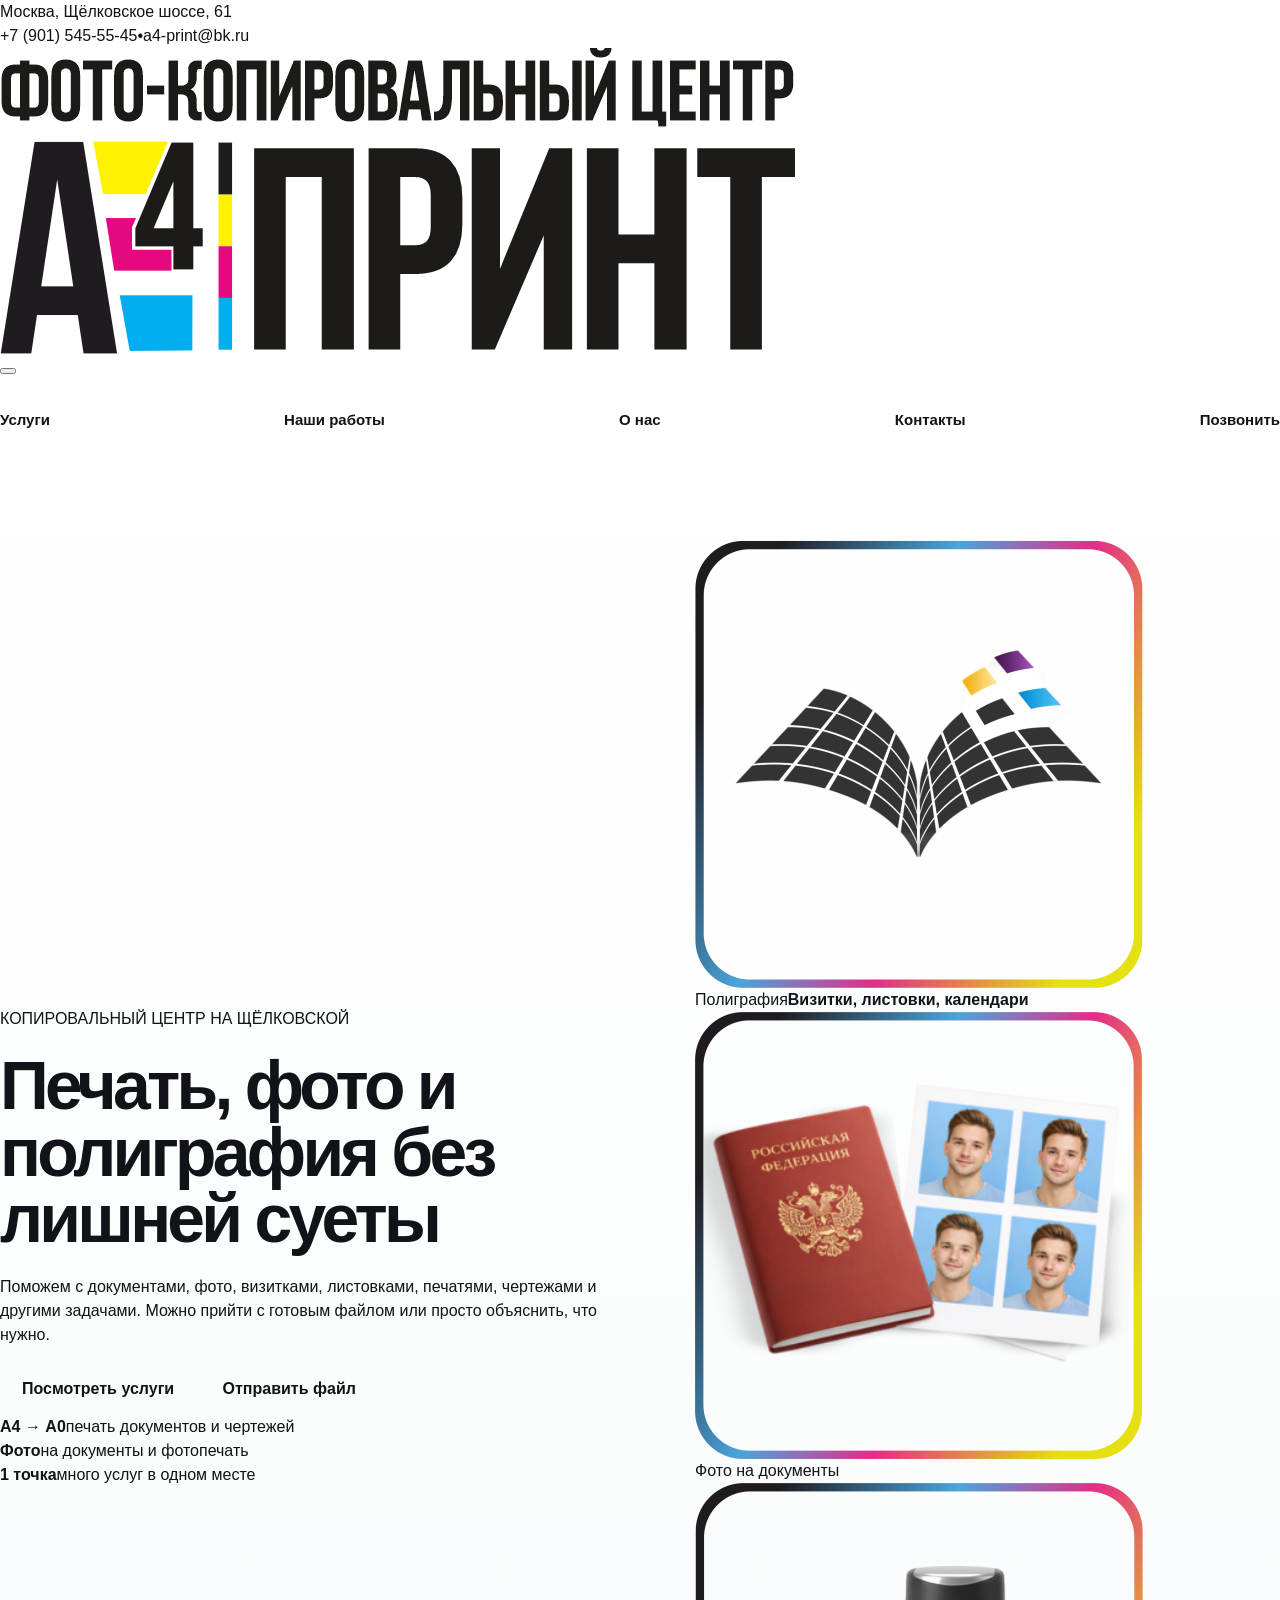
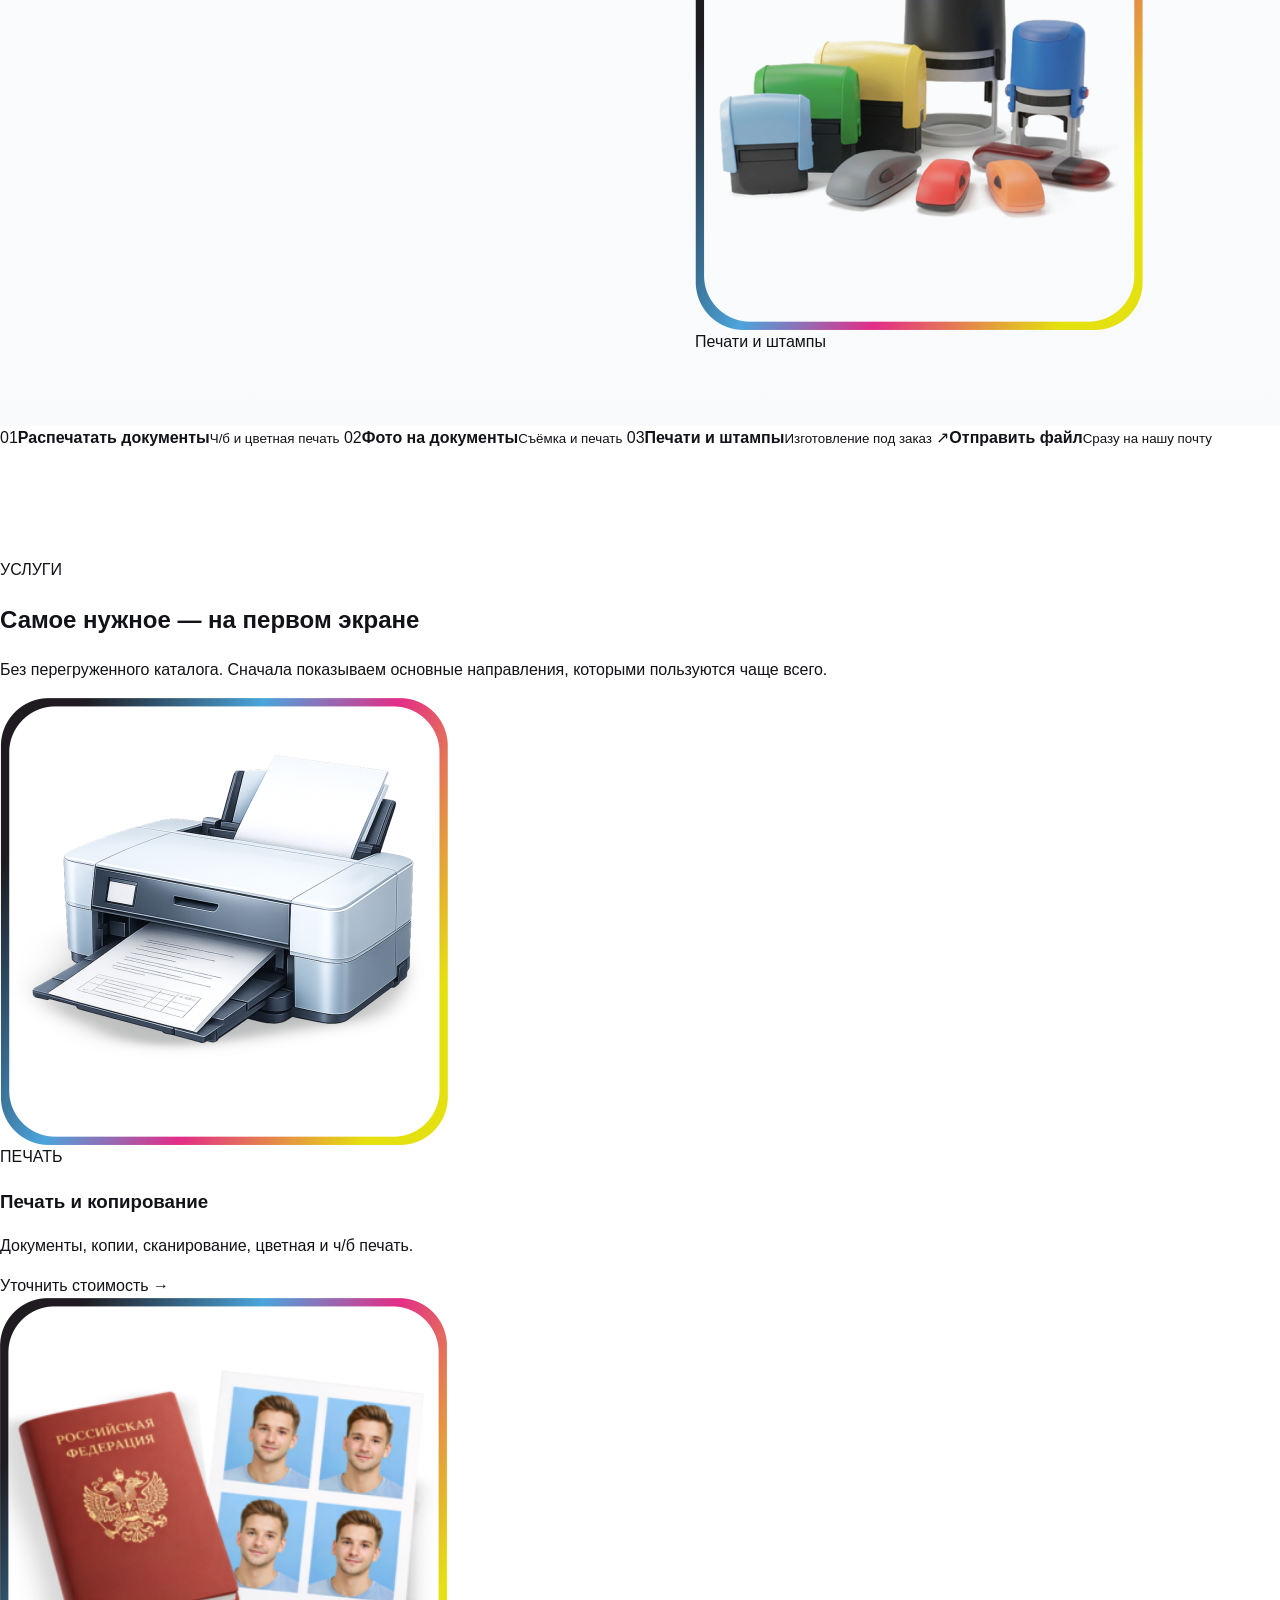
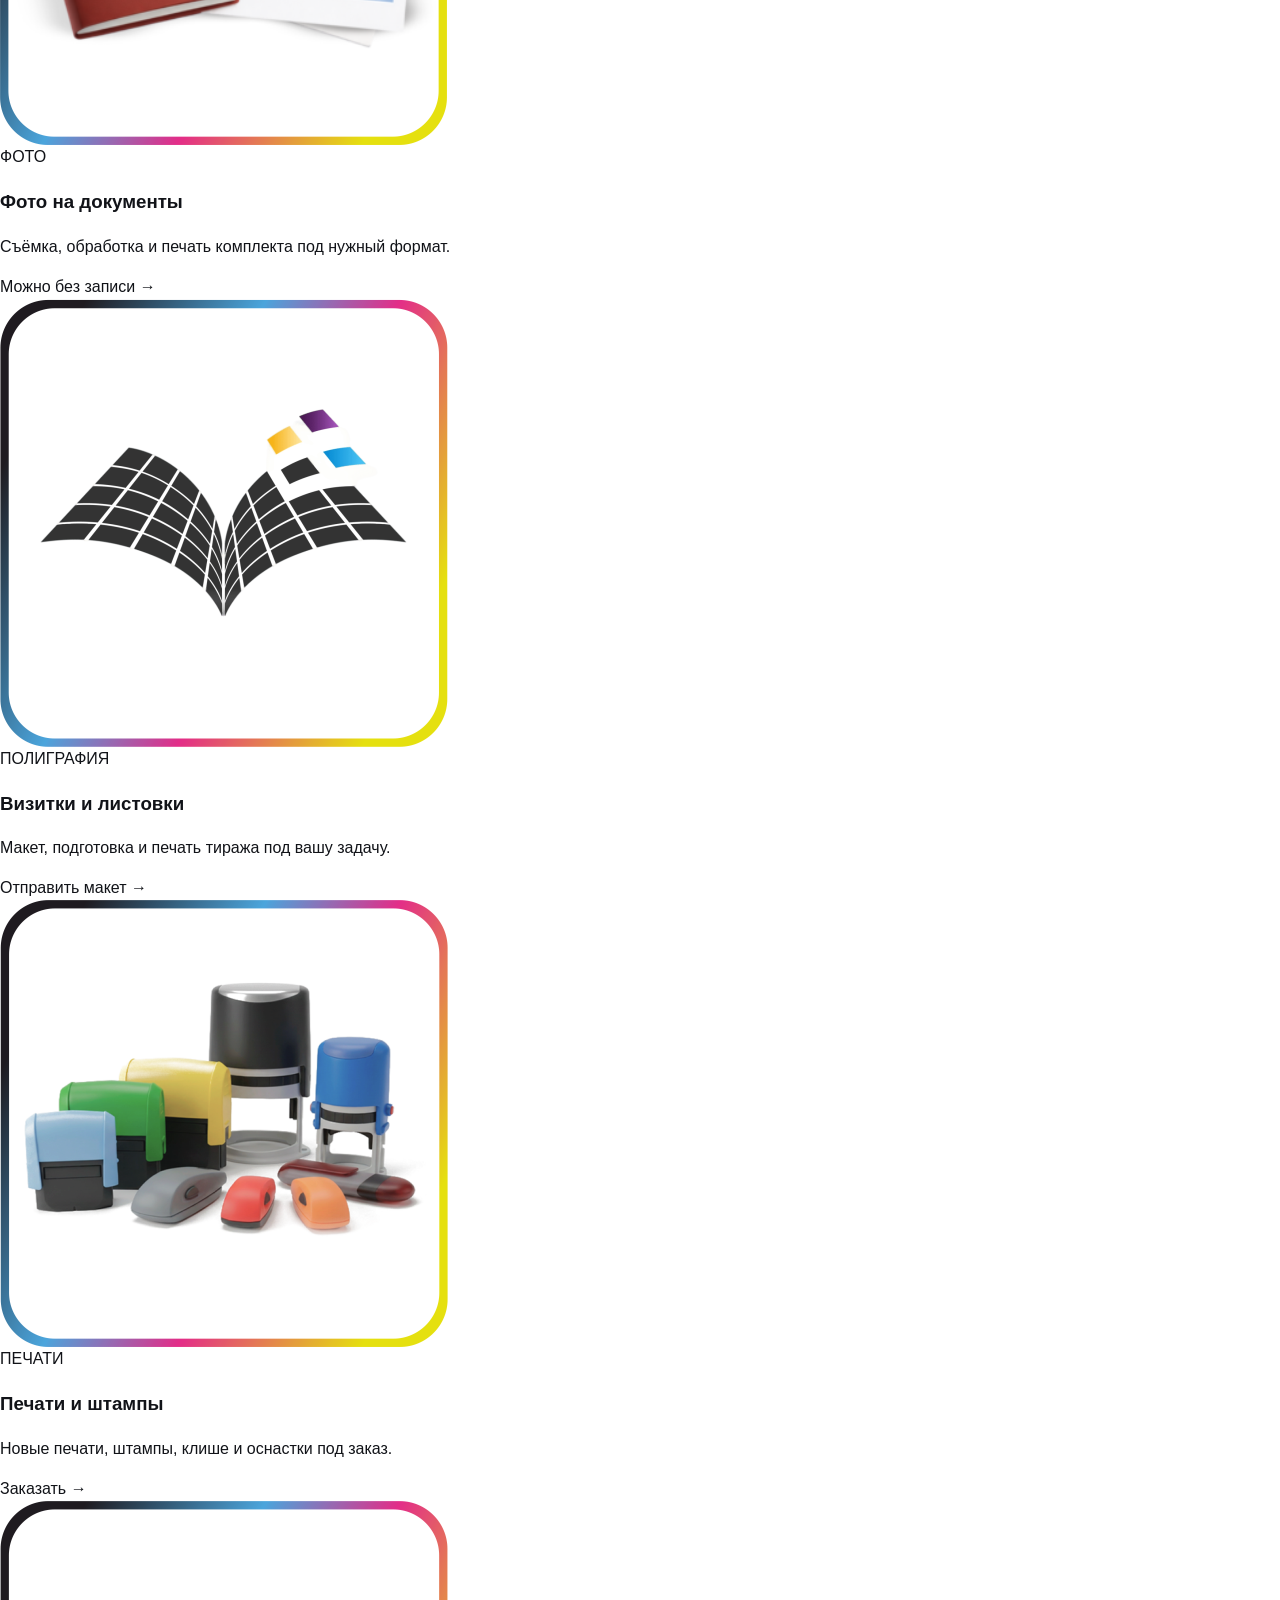
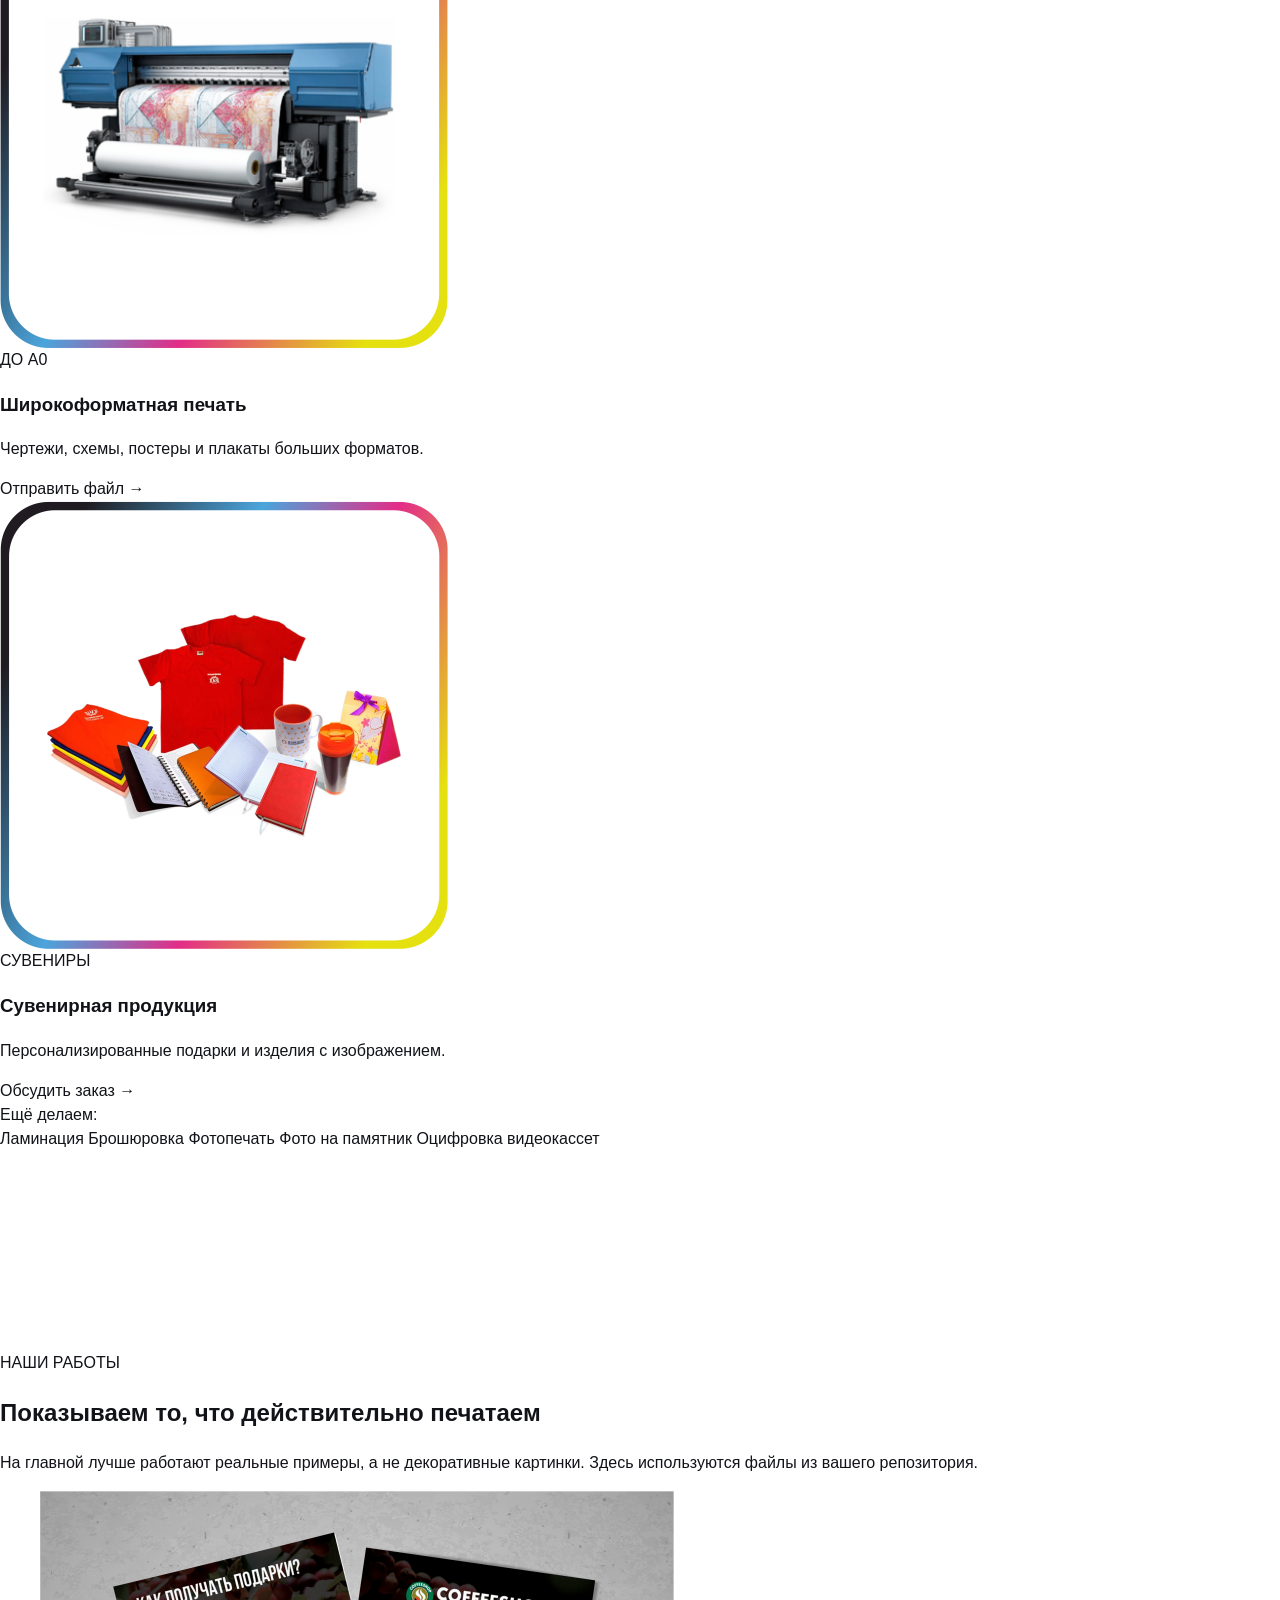
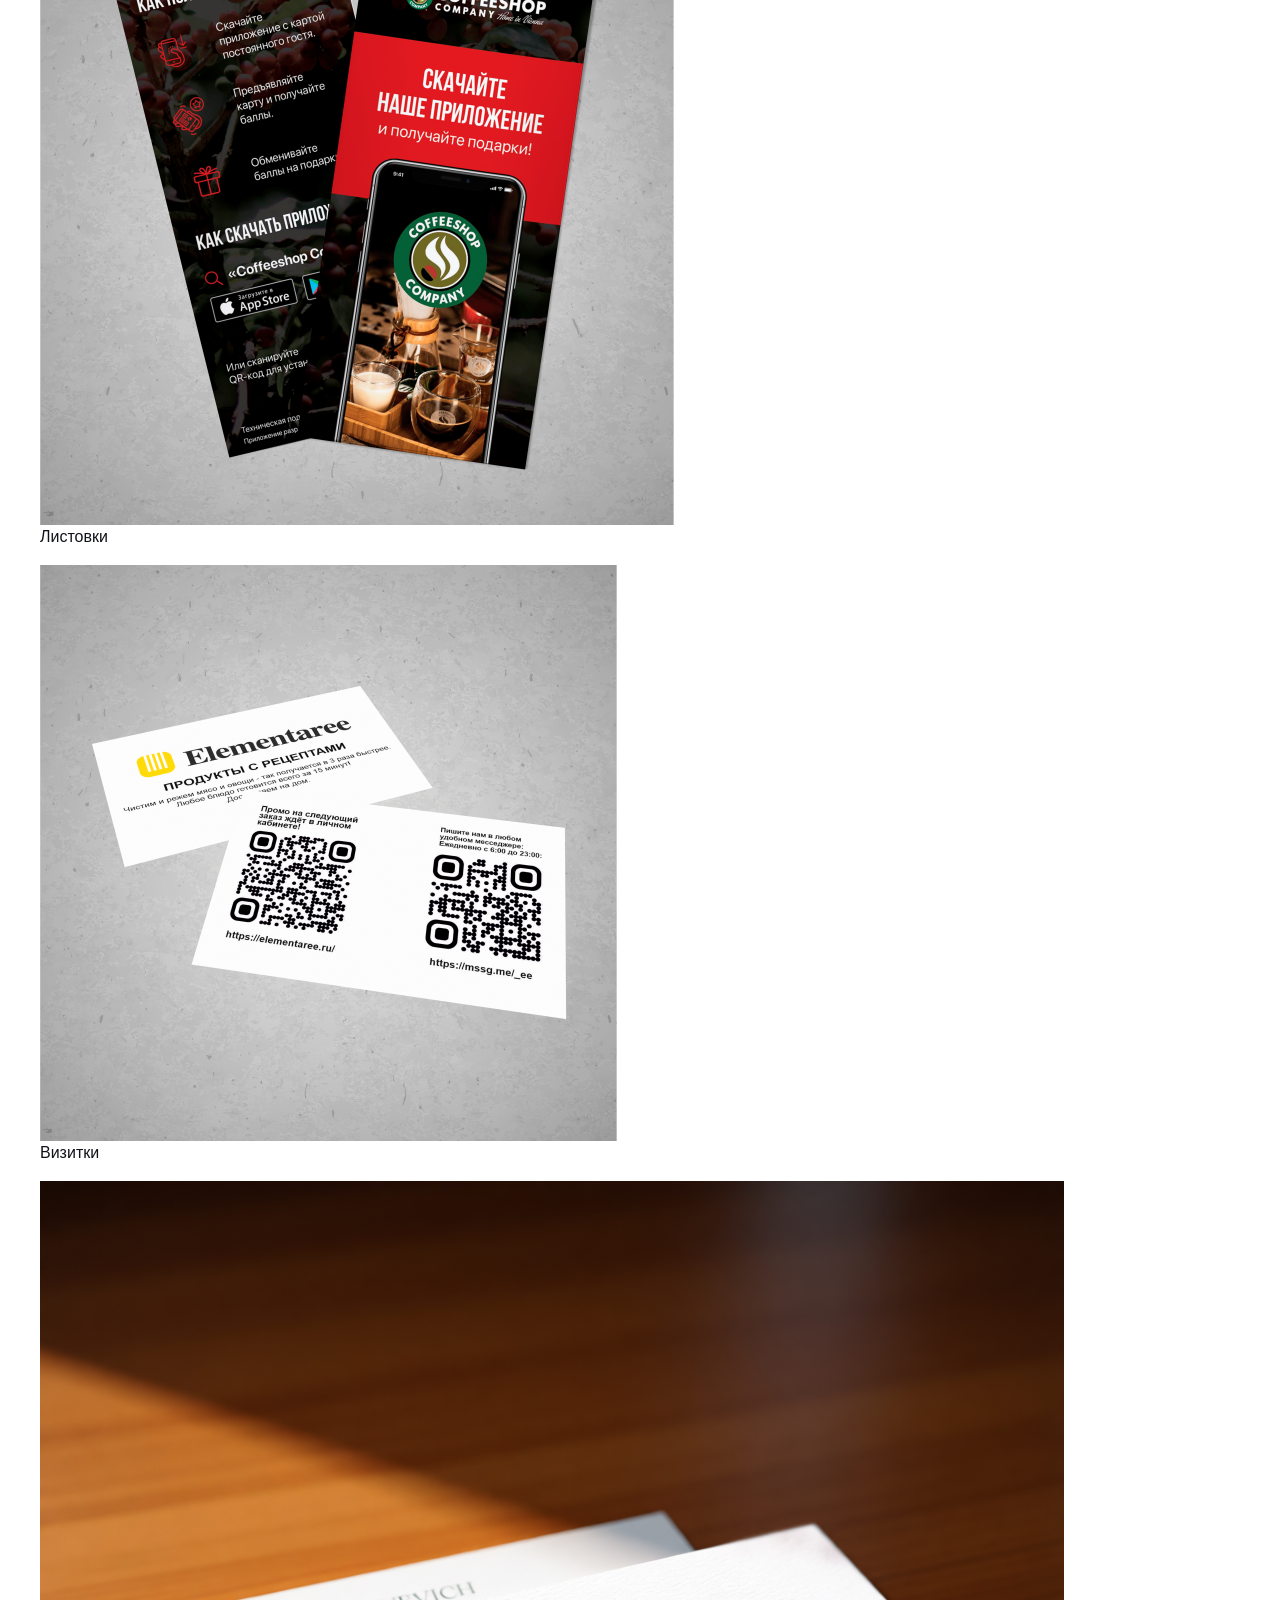
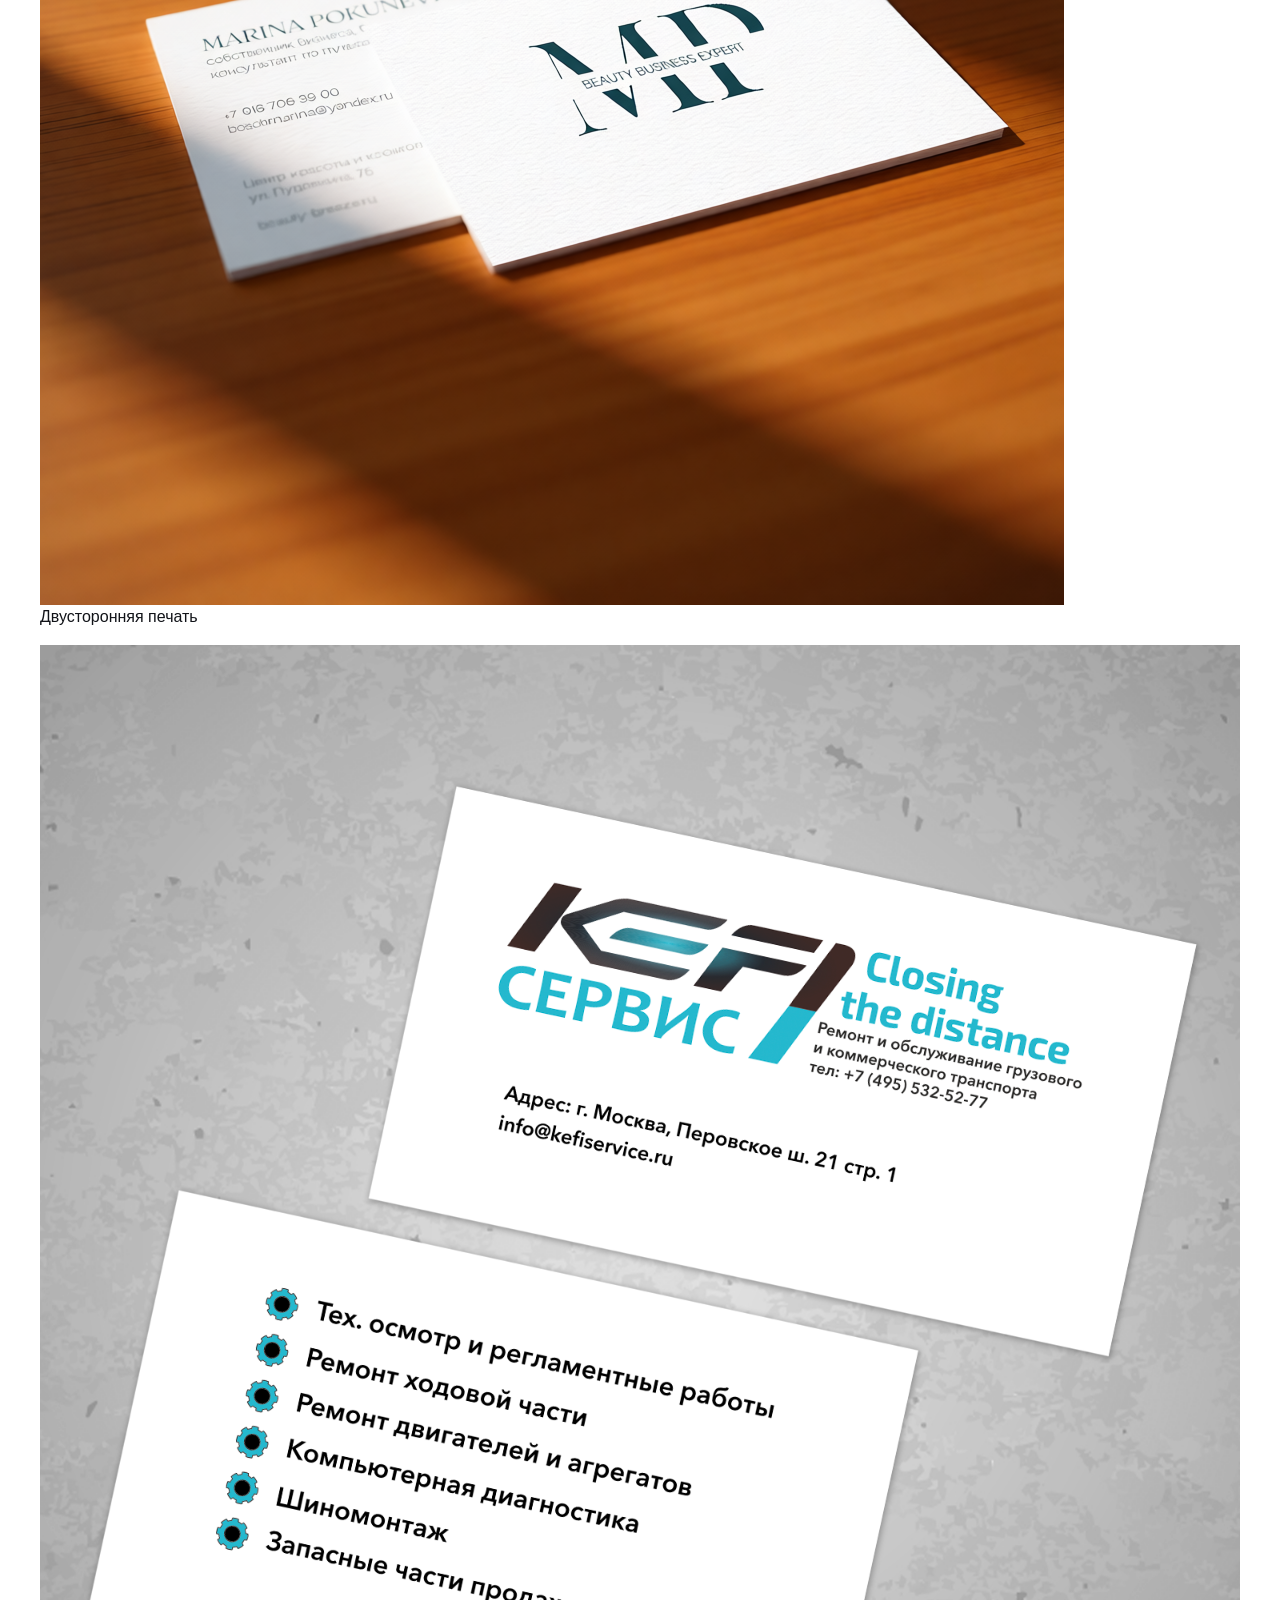
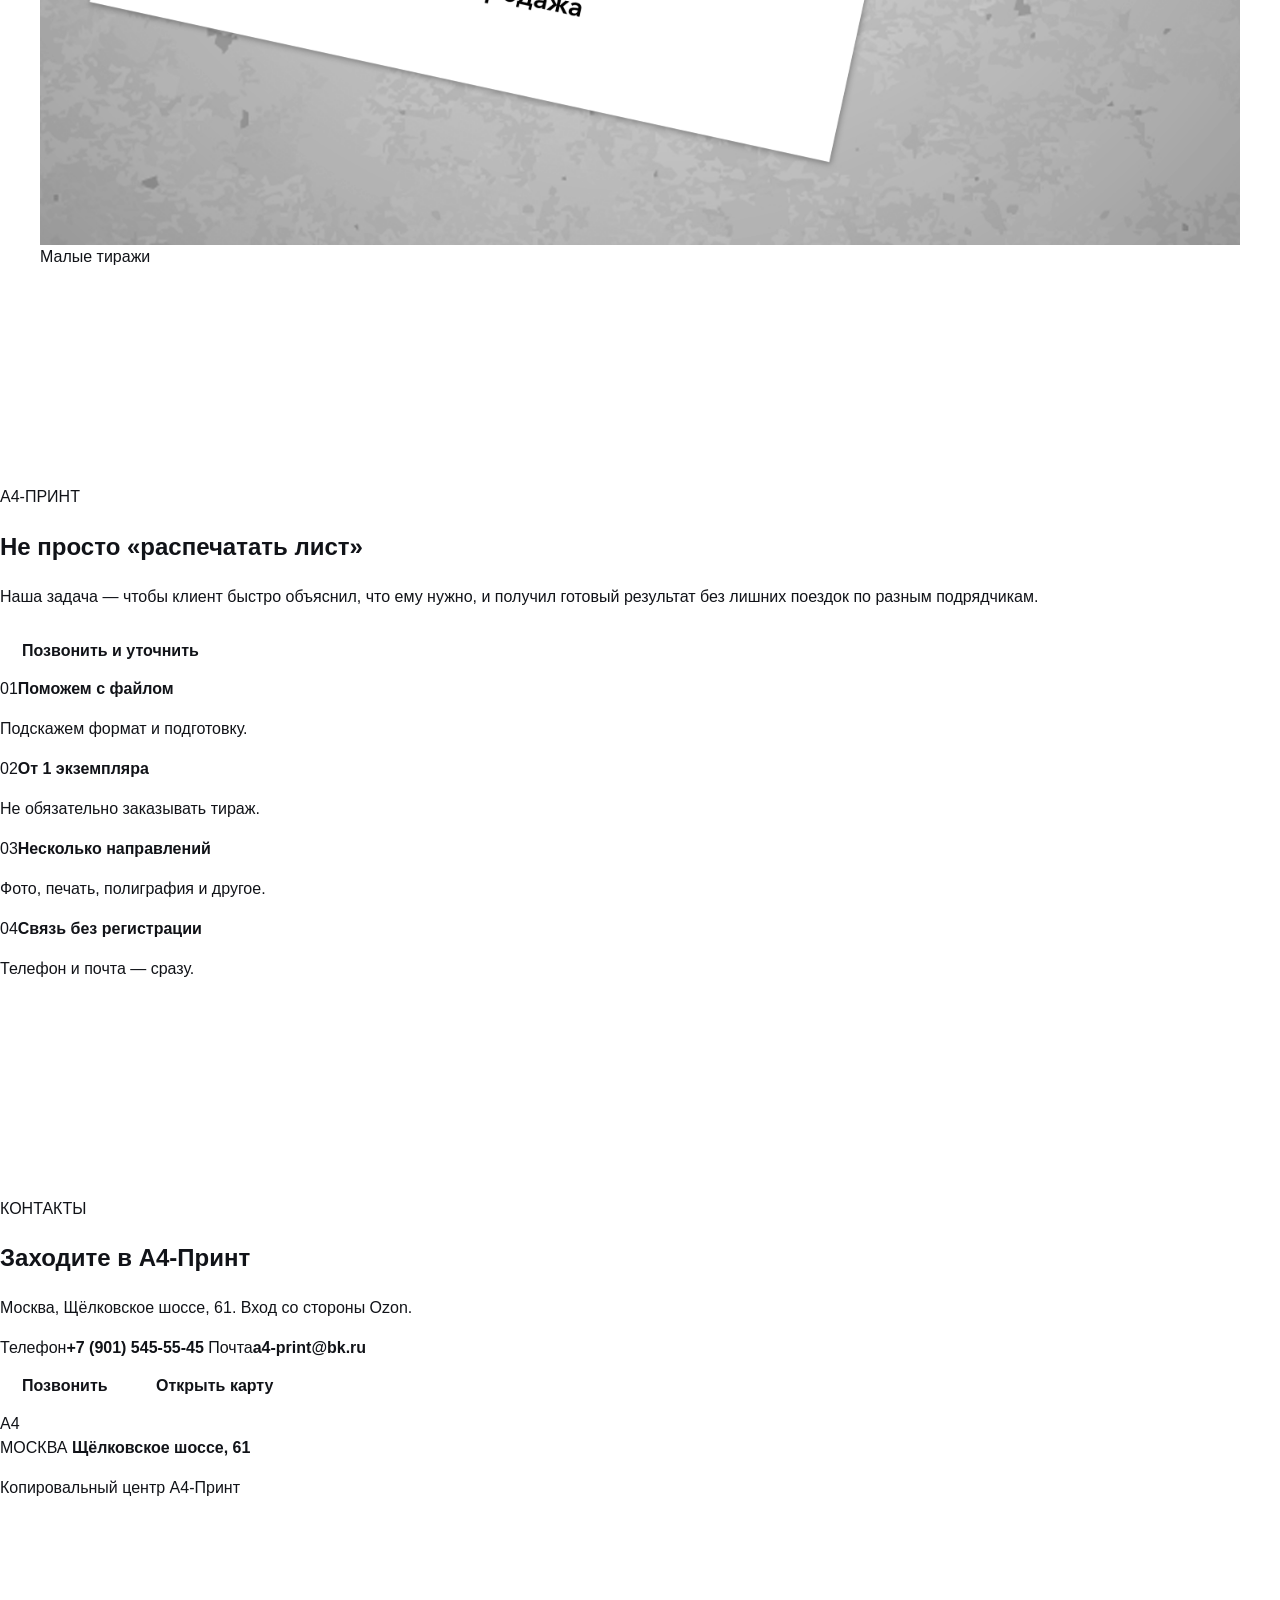
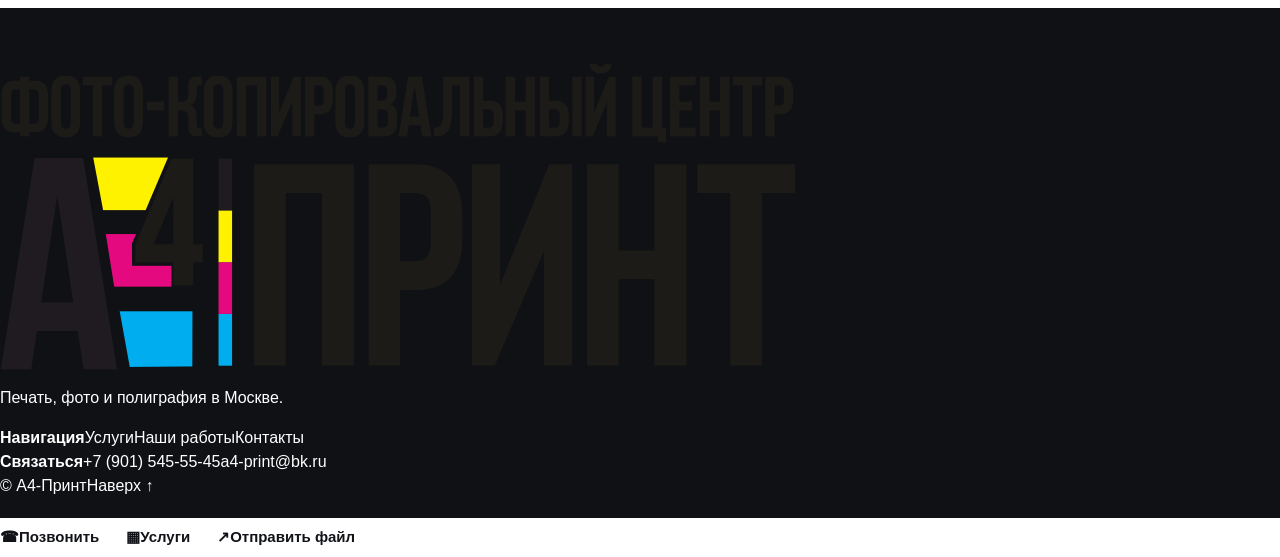
==== commit 697d0d30: "Redesign A4-Print homepage layout" ====
--- a/index.html
+++ b/index.html
@@ -1,12 +1,228 @@
-<!doctype html><html lang="ru"><head><meta charset="utf-8"><meta name="viewport" content="width=device-width,initial-scale=1"><meta name="theme-color" content="#fff"><meta name="description" content="А4‑Принт — печать, фото, полиграфия, печати и штампы на Щёлковском шоссе, 61 в Москве."><meta property="og:title" content="А4‑Принт — всё для печати в одном месте"><meta property="og:image" content="images/banner.jpg"><title>А4‑Принт — печать, фото и полиграфия на Щёлковской</title><link rel="stylesheet" href="style.css"></head><body>
-<header class="header" id="top"><div class="topline"><div class="wrap"><span>Москва · Щёлковское шоссе, 61</span><span><a href="tel:+79015455545">+7 (901) 545‑55‑45</a> · <a href="mailto:a4-print@bk.ru">a4-print@bk.ru</a></span></div></div><div class="wrap nav"><a class="logo" href="#top"><img src="images/logo.png" alt="А4‑Принт"></a><button class="burger" aria-label="Меню" aria-expanded="false"><i></i><i></i><i></i></button><nav id="nav"><a href="#services">Услуги</a><a href="#how">Как заказать</a><a href="#reviews">Отзывы</a><a href="promo.html">Акции</a><a href="#contacts">Контакты</a><a class="order" href="tel:+79015455545">Заказать</a></nav></div></header>
-<main><section class="hero"><div class="wrap hero-grid"><div><p class="overline"><b></b>ВСЁ ДЛЯ ПЕЧАТИ В ОДНОМ МЕСТЕ</p><h1>Печатаем, фотографируем и изготавливаем <em>быстро и аккуратно</em></h1><p class="lead">Копировальный центр А4‑Принт на Щёлковском шоссе, 61. От одного листа до тиража — поможем с файлом, макетом и готовой продукцией.</p><div class="actions"><a class="btn primary" href="#services">Выбрать услугу</a><a class="btn ghost" href="tel:+79015455545">Позвонить</a></div><div class="facts"><div><strong>А4 → А0</strong><span>печать и чертежи</span></div><div><strong>Фото</strong><span>на документы</span></div><div><strong>Москва</strong><span>Щёлковское ш., 61</span></div></div></div><div class="collage"><figure class="big"><img src="images/tipografia_kv.png" alt="Полиграфия"><figcaption>Полиграфия <b>От макета до готового тиража</b></figcaption></figure><img class="small one" src="images/pechati_shtamp_kv.png" alt="Печати и штампы"><img class="small two" src="images/foto_na-document_kv.png" alt="Фото на документы"><span class="badge">А4‑ПРИНТ · Москва</span></div></div></section>
-<section class="quick"><div class="wrap quick-grid"><a href="#service-print"><small>01</small><b>Распечатать документы</b><span>Ч/б и цветная печать</span></a><a href="#service-photo"><small>02</small><b>Фото на документы</b><span>Съёмка и печать</span></a><a href="#service-stamps"><small>03</small><b>Печати и штампы</b><span>Изготовление под заказ</span></a><a class="dark" href="mailto:a4-print@bk.ru?subject=Заказ%20в%20А4-Принт"><small>→</small><b>Отправить файл</b><span>a4-print@bk.ru</span></a></div></section>
-<section class="section" id="services"><div class="wrap"><div class="heading"><div><p class="overline"><b></b>КАТАЛОГ</p><h2>Что можем сделать</h2></div><p>Выберите направление или найдите услугу поиском. Если вашей задачи нет в списке — позвоните, возможно, мы всё равно сможем помочь.</p></div><div class="tools"><label><input id="search" type="search" placeholder="Например: визитки, А0, ламинация…"><button id="clear" type="button" aria-label="Очистить">×</button></label><span id="count"></span></div><div class="cards" id="cards"></div><div class="empty" id="empty" hidden><b>Ничего не нашли</b><span>Позвоните нам — уточним задачу.</span><a href="tel:+79015455545">+7 (901) 545‑55‑45</a></div></div></section>
-<section class="section process" id="how"><div class="wrap"><div class="heading light"><div><p class="overline"><b></b>БЕЗ ЛИШНИХ ШАГОВ</p><h2>Как сделать заказ</h2></div><p>Для большинства задач достаточно файла и короткого описания. Требования к размеру, бумаге или сроку лучше указать сразу.</p></div><div class="steps"><article><i>1</i><h3>Отправьте файл</h3><p>На почту или принесите на носителе. Для фото на документы файл не нужен.</p></article><article><i>2</i><h3>Согласуем детали</h3><p>Проверим формат, уточним материал, тираж и особенности исполнения.</p></article><article><i>3</i><h3>Заберите готовое</h3><p>Сообщим, когда заказ готов. Адрес: Щёлковское шоссе, 61.</p></article></div><div class="actions"><a class="btn white" href="mailto:a4-print@bk.ru?subject=Заказ%20в%20А4-Принт">Отправить файл</a><a class="btn outline" href="tel:+79015455545">Позвонить</a></div></div></section>
-<section class="section soft"><div class="wrap benefit-grid"><article class="benefit-main"><p class="overline"><b></b>А4‑ПРИНТ</p><h2>Удобно, когда всё можно сделать в одном месте</h2><p>Повседневная печать, фотоуслуги, небольшая полиграфия и дополнительные работы — в одной точке.</p></article><article><small>01</small><h3>Помогаем с файлами</h3><p>Подскажем по формату и подготовке материала.</p></article><article><small>02</small><h3>От одного экземпляра</h3><p>Можно прийти за одним документом или обсудить тираж.</p></article><article><small>03</small><h3>Много направлений</h3><p>Фото, печать, штампы, ламинация, сувениры и другое.</p></article><article><small>04</small><h3>Без регистрации</h3><p>Позвоните или отправьте файл на почту — без личного кабинета.</p></article></div></section>
-<section class="promo soft"><div class="wrap promo-box"><div><p class="overline darkline"><b></b>АКЦИИ</p><h2>Колесо скидок мы сохранили</h2><p>Старая промо‑страница теперь не заменяет весь сайт, а работает как отдельная акция.</p></div><a class="btn black" href="promo.html">Открыть акцию</a></div></section>
-<section class="section" id="reviews"><div class="wrap"><div class="heading"><div><p class="overline"><b></b>ОТЗЫВЫ</p><h2>Что говорят клиенты</h2></div><p>Отзывы, опубликованные на текущем сайте А4‑Принт со ссылкой на Яндекс.</p></div><div class="reviews"><blockquote><span>★★★★★</span><p>«Распечатали мне красивый коллаж, А3 формата. Получилось качественно. По стоимости дешевле, чем в других салонах»</p><footer><b>Надежда Т.</b><small>Яндекс</small></footer></blockquote><blockquote><span>★★★★★</span><p>«Очень хороший копировальный центр, вежливый персонал, приятные цены. Быстро и качественно распечатали постер»</p><footer><b>Анастасия</b><small>Яндекс</small></footer></blockquote><blockquote><span>★★★★★</span><p>«Отличный новый копицентр рядом с домом! Быстро распечатали документы, хорошее качество печати, цены приятные»</p><footer><b>Сергей Мельников</b><small>Яндекс</small></footer></blockquote></div></div></section>
-<section class="section soft" id="contacts"><div class="wrap contacts"><article><p class="overline"><b></b>КОНТАКТЫ</p><h2>Заходите в А4‑Принт</h2><p>Москва, Щёлковское шоссе, д. 61. Вход со стороны Ozon.</p><div class="contact-list"><a href="tel:+79015455545"><span>Телефон</span><b>+7 (901) 545‑55‑45</b></a><a href="tel:+79032188973"><span>Доп. телефон</span><b>+7 (903) 218‑89‑73</b></a><a href="mailto:a4-print@bk.ru"><span>Почта</span><b>a4-print@bk.ru</b></a></div><div class="actions"><a class="btn primary" href="tel:+79015455545">Позвонить</a><a class="btn ghost" href="mailto:a4-print@bk.ru">Написать</a></div></article><aside class="map"><i>A4</i><div><small>Москва</small><b>Щёлковское шоссе, 61</b><span>Копировальный центр А4‑Принт</span></div><a href="https://yandex.ru/maps/?text=Москва%2C%20Щёлковское%20шоссе%2C%2061" target="_blank" rel="noopener">Открыть в Яндекс Картах →</a></aside></div></section></main>
-<footer><div class="wrap foot"><div><img src="images/logo.png" alt="А4‑Принт"><p>Печать, фото и полиграфические услуги в Москве.</p></div><div><b>Навигация</b><a href="#services">Услуги</a><a href="#how">Как заказать</a><a href="promo.html">Акции</a></div><div><b>Связаться</b><a href="tel:+79015455545">+7 (901) 545‑55‑45</a><a href="mailto:a4-print@bk.ru">a4-print@bk.ru</a><span>Щёлковское шоссе, 61</span></div></div><div class="wrap copy">© <span id="year"></span> А4‑Принт <a href="#top">Наверх ↑</a></div></footer>
-<nav class="mobile"><a href="tel:+79015455545">☎<span>Позвонить</span></a><a href="#services">▦<span>Услуги</span></a><a href="mailto:a4-print@bk.ru?subject=Заказ%20в%20А4-Принт">↗<span>Файл</span></a></nav><script src="script.js"></script></body></html>+<!doctype html>
+<html lang="ru">
+<head>
+<meta charset="utf-8">
+<meta name="viewport" content="width=device-width,initial-scale=1">
+<meta name="theme-color" content="#ffffff">
+<meta name="description" content="А4‑Принт — печать, фото и полиграфические услуги в Москве. Щёлковское шоссе, 61.">
+<title>А4‑Принт — печать, фото и полиграфия</title>
+<link rel="stylesheet" href="style.css">
+</head>
+<body>
+<header class="site-header" id="top">
+  <div class="topbar">
+    <div class="shell topbar__inner">
+      <span>Москва, Щёлковское шоссе, 61</span>
+      <div><a href="tel:+79015455545">+7 (901) 545‑55‑45</a><span class="sep">•</span><a href="mailto:a4-print@bk.ru">a4-print@bk.ru</a></div>
+    </div>
+  </div>
+  <div class="shell header-main">
+    <a class="brand" href="#top"><img src="images/logo.png" alt="А4‑Принт"></a>
+    <button class="menu-button" type="button" aria-label="Открыть меню" aria-expanded="false"><span></span><span></span><span></span></button>
+    <nav class="nav" id="mainNav">
+      <a href="#services">Услуги</a>
+      <a href="#works">Наши работы</a>
+      <a href="#about">О нас</a>
+      <a href="#contacts">Контакты</a>
+      <a class="nav-phone" href="tel:+79015455545">Позвонить</a>
+    </nav>
+  </div>
+</header>
+
+<main>
+<section class="hero">
+  <div class="shell hero-grid">
+    <div class="hero-copy">
+      <div class="hero-label"><span class="dot"></span> КОПИРОВАЛЬНЫЙ ЦЕНТР НА ЩЁЛКОВСКОЙ</div>
+      <h1>Печать, фото и полиграфия <span>без лишней суеты</span></h1>
+      <p class="hero-text">Поможем с документами, фото, визитками, листовками, печатями, чертежами и другими задачами. Можно прийти с готовым файлом или просто объяснить, что нужно.</p>
+      <div class="hero-actions">
+        <a class="btn btn-primary" href="#services">Посмотреть услуги</a>
+        <a class="btn btn-light" href="mailto:a4-print@bk.ru?subject=Заказ%20в%20А4-Принт">Отправить файл</a>
+      </div>
+      <div class="hero-meta">
+        <div><strong>А4 → А0</strong><span>печать документов и чертежей</span></div>
+        <div><strong>Фото</strong><span>на документы и фотопечать</span></div>
+        <div><strong>1 точка</strong><span>много услуг в одном месте</span></div>
+      </div>
+    </div>
+
+    <div class="hero-showcase" aria-label="Популярные услуги">
+      <a href="#services" class="showcase showcase-main">
+        <img src="images/tipografia_kv.png" alt="Полиграфия">
+        <div class="showcase-caption"><span>Полиграфия</span><strong>Визитки, листовки, календари</strong></div>
+      </a>
+      <a href="#services" class="showcase showcase-small">
+        <img src="images/foto_na-document_kv.png" alt="Фото на документы">
+        <div class="mini-label">Фото на документы</div>
+      </a>
+      <a href="#services" class="showcase showcase-small">
+        <img src="images/pechati_shtamp_kv.png" alt="Печати и штампы">
+        <div class="mini-label">Печати и штампы</div>
+      </a>
+    </div>
+  </div>
+</section>
+
+<section class="fast-links">
+  <div class="shell fast-links__grid">
+    <a href="#print"><span>01</span><strong>Распечатать документы</strong><small>Ч/б и цветная печать</small></a>
+    <a href="#photo"><span>02</span><strong>Фото на документы</strong><small>Съёмка и печать</small></a>
+    <a href="#stamps"><span>03</span><strong>Печати и штампы</strong><small>Изготовление под заказ</small></a>
+    <a class="fast-accent" href="mailto:a4-print@bk.ru?subject=Заказ%20в%20А4-Принт"><span>↗</span><strong>Отправить файл</strong><small>Сразу на нашу почту</small></a>
+  </div>
+</section>
+
+<section class="section" id="services">
+  <div class="shell">
+    <div class="section-head">
+      <div><p class="kicker">УСЛУГИ</p><h2>Самое нужное — на первом экране</h2></div>
+      <p>Без перегруженного каталога. Сначала показываем основные направления, которыми пользуются чаще всего.</p>
+    </div>
+
+    <div class="service-grid">
+      <article class="service-card" id="print">
+        <img src="images/rapechatka_kv.png" alt="Печать и копирование">
+        <div class="service-card__body">
+          <span>ПЕЧАТЬ</span>
+          <h3>Печать и копирование</h3>
+          <p>Документы, копии, сканирование, цветная и ч/б печать.</p>
+          <a href="tel:+79015455545">Уточнить стоимость →</a>
+        </div>
+      </article>
+      <article class="service-card" id="photo">
+        <img src="images/foto_na-document_kv.png" alt="Фото на документы">
+        <div class="service-card__body">
+          <span>ФОТО</span>
+          <h3>Фото на документы</h3>
+          <p>Съёмка, обработка и печать комплекта под нужный формат.</p>
+          <a href="tel:+79015455545">Можно без записи →</a>
+        </div>
+      </article>
+      <article class="service-card">
+        <img src="images/tipografia_kv.png" alt="Полиграфия">
+        <div class="service-card__body">
+          <span>ПОЛИГРАФИЯ</span>
+          <h3>Визитки и листовки</h3>
+          <p>Макет, подготовка и печать тиража под вашу задачу.</p>
+          <a href="mailto:a4-print@bk.ru?subject=Полиграфия">Отправить макет →</a>
+        </div>
+      </article>
+      <article class="service-card" id="stamps">
+        <img src="images/pechati_shtamp_kv.png" alt="Печати и штампы">
+        <div class="service-card__body">
+          <span>ПЕЧАТИ</span>
+          <h3>Печати и штампы</h3>
+          <p>Новые печати, штампы, клише и оснастки под заказ.</p>
+          <a href="tel:+79015455545">Заказать →</a>
+        </div>
+      </article>
+      <article class="service-card">
+        <img src="images/shikoformat_kv.png" alt="Широкоформатная печать">
+        <div class="service-card__body">
+          <span>ДО А0</span>
+          <h3>Широкоформатная печать</h3>
+          <p>Чертежи, схемы, постеры и плакаты больших форматов.</p>
+          <a href="mailto:a4-print@bk.ru?subject=Широкоформатная%20печать">Отправить файл →</a>
+        </div>
+      </article>
+      <article class="service-card">
+        <img src="images/suvenirka_kv.png" alt="Сувенирная продукция">
+        <div class="service-card__body">
+          <span>СУВЕНИРЫ</span>
+          <h3>Сувенирная продукция</h3>
+          <p>Персонализированные подарки и изделия с изображением.</p>
+          <a href="tel:+79015455545">Обсудить заказ →</a>
+        </div>
+      </article>
+    </div>
+
+    <div class="more-services">
+      <span>Ещё делаем:</span>
+      <div>
+        <a href="tel:+79015455545">Ламинация</a>
+        <a href="tel:+79015455545">Брошюровка</a>
+        <a href="tel:+79015455545">Фотопечать</a>
+        <a href="tel:+79015455545">Фото на памятник</a>
+        <a href="tel:+79015455545">Оцифровка видеокассет</a>
+      </div>
+    </div>
+  </div>
+</section>
+
+<section class="section works-section" id="works">
+  <div class="shell">
+    <div class="section-head">
+      <div><p class="kicker">НАШИ РАБОТЫ</p><h2>Показываем то, что действительно печатаем</h2></div>
+      <p>На главной лучше работают реальные примеры, а не декоративные картинки. Здесь используются файлы из вашего репозитория.</p>
+    </div>
+    <div class="works-grid">
+      <figure class="work work-wide"><img src="images/raboti/listovka_coffe_shop.png" alt="Листовка Coffee Shop"><figcaption>Листовки</figcaption></figure>
+      <figure class="work"><img src="images/raboti/vizitaka_elementary.png" alt="Визитка Elementary"><figcaption>Визитки</figcaption></figure>
+      <figure class="work"><img src="images/raboti/vizitka_mp.png" alt="Визитка"><figcaption>Двусторонняя печать</figcaption></figure>
+      <figure class="work"><img src="images/raboti/vizitki_kef.png" alt="Визитки KEF"><figcaption>Малые тиражи</figcaption></figure>
+    </div>
+  </div>
+</section>
+
+<section class="section about-section" id="about">
+  <div class="shell about-card">
+    <div class="about-copy">
+      <p class="kicker kicker-light">А4‑ПРИНТ</p>
+      <h2>Не просто «распечатать лист»</h2>
+      <p>Наша задача — чтобы клиент быстро объяснил, что ему нужно, и получил готовый результат без лишних поездок по разным подрядчикам.</p>
+      <a class="btn btn-white" href="tel:+79015455545">Позвонить и уточнить</a>
+    </div>
+    <div class="about-points">
+      <div><span>01</span><strong>Поможем с файлом</strong><p>Подскажем формат и подготовку.</p></div>
+      <div><span>02</span><strong>От 1 экземпляра</strong><p>Не обязательно заказывать тираж.</p></div>
+      <div><span>03</span><strong>Несколько направлений</strong><p>Фото, печать, полиграфия и другое.</p></div>
+      <div><span>04</span><strong>Связь без регистрации</strong><p>Телефон и почта — сразу.</p></div>
+    </div>
+  </div>
+</section>
+
+<section class="section contact-section" id="contacts">
+  <div class="shell contact-grid">
+    <div>
+      <p class="kicker">КОНТАКТЫ</p>
+      <h2>Заходите в А4‑Принт</h2>
+      <p class="contact-lead">Москва, Щёлковское шоссе, 61. Вход со стороны Ozon.</p>
+      <div class="contact-items">
+        <a href="tel:+79015455545"><span>Телефон</span><strong>+7 (901) 545‑55‑45</strong></a>
+        <a href="mailto:a4-print@bk.ru"><span>Почта</span><strong>a4-print@bk.ru</strong></a>
+      </div>
+      <div class="hero-actions">
+        <a class="btn btn-primary" href="tel:+79015455545">Позвонить</a>
+        <a class="btn btn-light" target="_blank" rel="noopener" href="https://yandex.ru/maps/?text=Москва%2C%20Щёлковское%20шоссе%2C%2061">Открыть карту</a>
+      </div>
+    </div>
+    <div class="location-card">
+      <div class="location-mark">A4</div>
+      <div>
+        <span>МОСКВА</span>
+        <strong>Щёлковское шоссе, 61</strong>
+        <p>Копировальный центр А4‑Принт</p>
+      </div>
+    </div>
+  </div>
+</section>
+</main>
+
+<footer class="footer">
+  <div class="shell footer-main">
+    <div><img src="images/logo.png" alt="А4‑Принт"><p>Печать, фото и полиграфия в Москве.</p></div>
+    <div><strong>Навигация</strong><a href="#services">Услуги</a><a href="#works">Наши работы</a><a href="#contacts">Контакты</a></div>
+    <div><strong>Связаться</strong><a href="tel:+79015455545">+7 (901) 545‑55‑45</a><a href="mailto:a4-print@bk.ru">a4-print@bk.ru</a></div>
+  </div>
+  <div class="shell footer-bottom"><span>© <span id="year"></span> А4‑Принт</span><a href="#top">Наверх ↑</a></div>
+</footer>
+
+<nav class="mobile-actions">
+  <a href="tel:+79015455545">☎<span>Позвонить</span></a>
+  <a href="#services">▦<span>Услуги</span></a>
+  <a href="mailto:a4-print@bk.ru?subject=Заказ%20в%20А4-Принт">↗<span>Отправить файл</span></a>
+</nav>
+<script src="script.js"></script>
+</body>
+</html>
--- a/style.css
+++ b/style.css
@@ -1,116 +1,4 @@
-* {
-    box-sizing: border-box;
-    margin: 0;
-    padding: 0;
-}
-
-body {
-    font-family: 'Segoe UI', Tahoma, Geneva, Verdana, sans-serif;
-    background: linear-gradient(135deg, #667eea 0%, #764ba2 100%);
-    min-height: 100vh;
-    display: flex;
-    justify-content: center;
-    align-items: center;
-    margin: 0;
-    padding: 10px;
-}
-
-.container {
-    text-align: center;
-    background: white;
-    padding: 20px;
-    border-radius: 30px;
-    box-shadow: 0 20px 60px rgba(0,0,0,0.3);
-    max-width: 600px;
-    width: 100%;
-}
-
-h1 {
-    color: #333;
-    font-size: clamp(1.5rem, 5vw, 2rem);
-    margin-bottom: 5px;
-}
-
-.subtitle {
-    color: #666;
-    margin-bottom: 20px;
-    font-size: 1.1rem;
-}
-
-.wheel-container {
-    position: relative;
-    width: 100%;
-    max-width: 500px;
-    margin: 0 auto 20px;
-}
-
-#wheelCanvas {
-    width: 100%;
-    height: auto;
-    display: block;
-    border-radius: 50%;
-    box-shadow: 0 10px 30px rgba(0,0,0,0.3);
-    transition: transform 0.1s ease;
-    cursor: pointer;
-}
-
-#spinButton {
-    position: absolute;
-    top: 50%;
-    left: 50%;
-    transform: translate(-50%, -50%);
-    width: 80px;
-    height: 80px;
-    border-radius: 50%;
-    background: #ff6b6b;
-    border: 4px solid white;
-    color: white;
-    font-weight: bold;
-    font-size: 1rem;
-    cursor: pointer;
-    box-shadow: 0 5px 15px rgba(0,0,0,0.3);
-    transition: all 0.2s;
-    z-index: 10;
-    text-transform: uppercase;
-    letter-spacing: 1px;
-}
-
-#spinButton:hover {
-    background: #ff5252;
-    transform: translate(-50%, -50%) scale(1.1);
-}
-
-#spinButton:active {
-    transform: translate(-50%, -50%) scale(0.95);
-}
-
-#spinButton:disabled {
-    background: #ccc;
-    cursor: not-allowed;
-}
-
-.result-message {
-    background: #f0f0f0;
-    padding: 15px;
-    border-radius: 50px;
-    font-size: 1.2rem;
-    margin: 20px 0;
-    font-weight: bold;
-    min-height: 70px;
-    display: flex;
-    align-items: center;
-    justify-content: center;
-    border: 2px dashed #667eea;
-}
-
-.rules {
-    text-align: left;
-    background: #f9f9f9;
-    padding: 15px;
-    border-radius: 20px;
-    color: #555;
-}
-
-.rules p {
-    margin: 8px 0;
-}
+:root{--ink:#111318;--muted:#686c75;--line:#e7e8eb;--soft:#f5f7f8;--c:#08a9e6;--cd:#007fae;--m:#e90087;--y:#ffd900;--r:24px;--shadow:0 20px 60px rgba(17,19,24,.09)}*{box-sizing:border-box}html{scroll-behavior:smooth}body{margin:0;font-family:Inter,ui-sans-serif,-apple-system,BlinkMacSystemFont,"Segoe UI",sans-serif;color:var(--ink);line-height:1.5;background:#fff;-webkit-font-smoothing:antialiased}a{color:inherit;text-decoration:none}img{display:block;max-width:100%}button,input{font:inherit}.wrap{width:min(calc(100% - 40px),1180px);margin:auto}.section{padding:92px 0}.soft{background:var(--soft)}.topline{background:var(--ink);color:#bbb;font-size:13px}.topline .wrap{height:34px;display:flex;justify-content:space-between;align-items:center}.topline a:hover{color:#fff}.header{position:sticky;top:0;z-index:50;background:rgba(255,255,255,.94);backdrop-filter:blur(18px);border-bottom:1px solid var(--line)}.nav{height:84px;display:flex;align-items:center;justify-content:space-between;gap:28px}.logo img{width:184px;max-height:58px;object-fit:contain}nav{display:flex;align-items:center;gap:27px;font-size:15px;font-weight:700}nav a:not(.order){padding:8px 0}.order{padding:12px 20px;border-radius:14px;background:var(--ink);color:#fff}.burger{display:none;width:44px;height:44px;border:0;border-radius:12px;background:var(--soft);flex-direction:column;align-items:center;justify-content:center;gap:5px}.burger i{width:20px;height:2px;background:var(--ink);transition:.2s}.hero{overflow:hidden;padding:78px 0 72px;background:linear-gradient(#fff,#f8fafb)}.hero-grid{display:grid;grid-template-columns:1.03fr .97fr;gap:74px;align-items:center}.overline{display:flex;align-items:center;gap:10px;margin:0;color:var(--muted);font-size:12px;letter-spacing:.13em;font-weight:850}.overline b{width:34px;height:3px;border-radius:9px;background:linear-gradient(90deg,var(--c) 0 40%,var(--m) 40% 72%,var(--y) 72%)}h1{margin:22px 0;font-size:clamp(44px,5.3vw,76px);line-height:.98;letter-spacing:-.055em}h1 em{font-style:normal;color:var(--cd)}.lead{max-width:650px;margin:0;color:var(--muted);font-size:19px}.actions{display:flex;flex-wrap:wrap;gap:11px;margin-top:32px}.btn{min-height:52px;display:inline-flex;align-items:center;justify-content:center;padding:0 22px;border-radius:16px;font-weight:800;transition:.18s}.btn:hover{transform:translateY(-2px)}.primary{background:var(--c);color:#fff;box-shadow:0 12px 26px rgba(8,169,230,.22)}.ghost{border:1px solid var(--line);background:#fff}.white{background:#fff}.outline{color:#fff;border:1px solid #ffffff50}.black{background:var(--ink);color:#fff}.facts{display:flex;gap:28px;flex-wrap:wrap;margin-top:44px;padding-top:24px;border-top:1px solid var(--line)}.facts div{display:flex;flex-direction:column}.facts strong{font-size:18px}.facts span{font-size:13px;color:var(--muted)}.collage{position:relative;min-height:540px}.collage figure,.collage>.small{position:absolute;margin:0;border-radius:28px;overflow:hidden;box-shadow:var(--shadow);background:#fff}.collage img{width:100%;height:100%;object-fit:cover}.big{width:74%;height:425px;left:0;top:30px}.big figcaption{position:absolute;left:16px;right:16px;bottom:16px;padding:16px 18px;border-radius:17px;background:#111318e8;color:#aaa;font-size:12px;text-transform:uppercase;letter-spacing:.08em}.big figcaption b{display:block;color:#fff;font-size:16px;letter-spacing:0;text-transform:none;margin-top:4px}.small{width:43%;height:242px;right:0}.small.one{top:0;transform:rotate(3deg)}.small.two{bottom:0;transform:rotate(-3deg)}.badge{position:absolute;left:7%;bottom:5px;padding:11px 15px;border-radius:99px;background:#fff;box-shadow:0 12px 32px #1113181c;font-size:12px;font-weight:900;letter-spacing:.05em}.badge:before{content:"";display:inline-block;width:8px;height:8px;border-radius:50%;background:var(--m);box-shadow:12px 0 var(--y),24px 0 var(--c);margin-right:32px}.quick{margin-top:-12px;position:relative;z-index:2}.quick-grid{display:grid;grid-template-columns:repeat(4,1fr);border:1px solid var(--line);border-radius:22px;overflow:hidden;background:#fff;box-shadow:0 15px 44px #11131812}.quick-grid a{min-height:126px;padding:23px;display:flex;justify-content:center;flex-direction:column;border-right:1px solid var(--line)}.quick-grid a:last-child{border:0}.quick-grid a:hover{background:var(--soft)}.quick-grid small{color:var(--cd);font-weight:900;margin-bottom:8px}.quick-grid span{font-size:13px;color:var(--muted);margin-top:4px}.quick-grid .dark{background:var(--ink);color:#fff}.quick-grid .dark small,.quick-grid .dark span{color:#aaa}.heading{display:flex;align-items:end;justify-content:space-between;gap:60px;margin-bottom:38px}.heading h2,.benefit-main h2,.promo-box h2,.contacts h2{font-size:clamp(34px,4vw,54px);line-height:1.03;letter-spacing:-.04em;margin:14px 0 0}.heading>p{max-width:510px;color:var(--muted);margin:0}.tools{display:flex;align-items:center;justify-content:space-between;gap:20px;margin-bottom:25px}.tools label{position:relative;width:min(100%,560px)}.tools input{width:100%;height:54px;border:1px solid var(--line);border-radius:16px;background:var(--soft);padding:0 48px 0 17px;outline:0}.tools input:focus{background:#fff;border-color:#08a9e680;box-shadow:0 0 0 4px #08a9e612}.tools button{position:absolute;right:9px;top:9px;width:36px;height:36px;border:0;background:transparent;font-size:24px;color:var(--muted);cursor:pointer}.tools>span{font-size:13px;color:var(--muted)}.cards{display:grid;grid-template-columns:repeat(3,1fr);gap:20px}.card{overflow:hidden;border:1px solid var(--line);border-radius:var(--r);background:#fff;transition:.2s}.card:hover{transform:translateY(-5px);box-shadow:var(--shadow);border-color:transparent}.card[hidden]{display:none}.card>img,.art{width:100%;aspect-ratio:16/10;object-fit:cover;background:var(--soft)}.card-body{padding:23px}.card-body small{display:block;color:var(--cd);font-size:11px;letter-spacing:.1em;font-weight:900;text-transform:uppercase;margin-bottom:9px}.card h3{margin:0 0 9px;font-size:21px;line-height:1.14}.card p{min-height:63px;margin:0 0 18px;color:var(--muted);font-size:14px}.card a{color:var(--cd);font-weight:800;font-size:14px}.art{display:flex;align-items:center;justify-content:center;gap:18px;font-size:34px;font-weight:900;background:linear-gradient(135deg,#dff6ff,#fff)}.art.docs{background:linear-gradient(135deg,#fff2fa,#fff7cf)}.art b{color:var(--m)}.empty{padding:30px;text-align:center;border:1px dashed var(--line);border-radius:20px}.empty>*{display:block;margin:5px}.empty a{color:var(--cd);font-weight:800}.process{position:relative;overflow:hidden;background:var(--ink);color:#fff}.light .overline,.light>p{color:#999}.steps{display:grid;grid-template-columns:repeat(3,1fr);gap:18px}.steps article{padding:29px;border:1px solid #ffffff1c;border-radius:22px;background:#ffffff08}.steps i{display:grid;place-items:center;width:38px;height:38px;border-radius:12px;background:#fff;color:var(--ink);font-style:normal;font-weight:900;margin-bottom:24px}.steps h3{margin:0 0 8px}.steps p{margin:0;color:#999;font-size:14px}.benefit-grid{display:grid;grid-template-columns:1.3fr 1fr 1fr;gap:18px}.benefit-grid article{min-height:225px;padding:28px;border-radius:var(--r);background:#fff}.benefit-main{grid-row:span 2;padding:38px!important}.benefit-main p:last-child,.benefit-grid article:not(.benefit-main) p{color:var(--muted)}.benefit-grid small{color:var(--cd);font-weight:900}.benefit-grid h3{margin-top:35px;margin-bottom:8px}.promo{padding:0 0 92px}.promo-box{display:flex;align-items:center;justify-content:space-between;gap:40px;padding:50px;border-radius:30px;background:linear-gradient(115deg,var(--y),#ffe974)}.promo-box p{color:#111318a5;max-width:700px}.darkline{color:#11131888}.reviews{display:grid;grid-template-columns:repeat(3,1fr);gap:18px}.reviews blockquote{margin:0;padding:29px;border:1px solid var(--line);border-radius:var(--r)}.reviews blockquote>span{color:#c99300;letter-spacing:2px}.reviews blockquote p{min-height:140px;color:#393c43}.reviews footer{display:flex;justify-content:space-between;padding-top:17px;border-top:1px solid var(--line)}.reviews footer small{color:var(--muted)}.contacts{display:grid;grid-template-columns:1fr .82fr;gap:24px}.contacts>article,.map{padding:42px;border-radius:30px;background:#fff}.contacts>article>p:not(.overline){color:var(--muted)}.contact-list a{display:flex;justify-content:space-between;gap:20px;padding:15px 0;border-bottom:1px solid var(--line)}.contact-list span{color:var(--muted);font-size:13px}.map{min-height:390px;position:relative;overflow:hidden;display:flex;flex-direction:column;justify-content:flex-end;background:linear-gradient(145deg,#d8f4ff,#f5fbfd)}.map:before,.map:after{content:"";position:absolute;width:520px;height:64px;left:-90px;top:110px;border-radius:99px;background:#08a9e61e;transform:rotate(-17deg)}.map:after{left:80px;top:225px;height:40px;background:#e9008712}.map i{position:absolute;z-index:2;left:54%;top:35%;display:grid;place-items:center;width:62px;height:62px;border-radius:20px 20px 20px 4px;transform:rotate(-45deg);background:var(--ink);color:#fff;font-style:normal;font-weight:900}.map div,.map>a{position:relative;z-index:3}.map div{display:flex;flex-direction:column}.map div small,.map div span{color:var(--muted)}.map div b{font-size:24px}.map>a{margin-top:18px;color:var(--cd);font-weight:800}footer{padding:56px 0 20px;background:#0f1115;color:#fff}.foot{display:grid;grid-template-columns:1.4fr .7fr .9fr;gap:42px;padding-bottom:38px}.foot>div{display:flex;flex-direction:column;gap:9px}.foot img{width:165px;padding:8px;border-radius:13px;background:#fff}.foot p,.foot a,.foot span{color:#ffffff88;font-size:14px}.foot>div>b{color:#ffffff66;font-size:12px;text-transform:uppercase;letter-spacing:.08em}.copy{display:flex;justify-content:space-between;padding-top:18px;border-top:1px solid #ffffff12;color:#ffffff66;font-size:13px}.mobile{display:none}
+@media(max-width:1000px){.hero-grid{gap:35px}.collage{min-height:470px}.big{height:370px}.small{height:210px}.cards{grid-template-columns:repeat(2,1fr)}.benefit-grid{grid-template-columns:1fr 1fr}.benefit-main{grid-column:1/-1;grid-row:auto}}
+@media(max-width:820px){.section{padding:72px 0}.topline{display:none}.nav{height:72px}.logo img{width:154px}.burger{display:flex}nav#nav{position:absolute;left:20px;right:20px;top:65px;display:none;padding:12px;flex-direction:column;align-items:stretch;gap:2px;border:1px solid var(--line);border-radius:18px;background:#fff;box-shadow:var(--shadow)}nav#nav.open{display:flex}nav#nav a{padding:12px 14px;border-radius:11px}.hero{padding-top:52px}.hero-grid{grid-template-columns:1fr}.collage{width:min(100%,650px);min-height:490px}.quick-grid{grid-template-columns:1fr 1fr}.quick-grid a:nth-child(2){border-right:0}.quick-grid a:nth-child(-n+2){border-bottom:1px solid var(--line)}.heading{align-items:start;flex-direction:column;gap:16px}.steps,.reviews{grid-template-columns:1fr}.reviews blockquote p{min-height:0}.promo-box{align-items:flex-start;flex-direction:column}.contacts{grid-template-columns:1fr}.foot{grid-template-columns:1fr 1fr}.foot>div:first-child{grid-column:1/-1}}
+@media(max-width:600px){body{padding-bottom:74px}.wrap{width:min(calc(100% - 28px),1180px)}.section{padding:60px 0}h1{font-size:clamp(40px,12vw,57px)}.lead{font-size:16px}.actions .btn{flex:1}.collage{min-height:375px}.collage figure,.collage>.small{border-radius:19px}.big{width:76%;height:295px}.small{width:42%;height:165px}.big figcaption{left:9px;right:9px;bottom:9px;padding:11px}.badge{left:2%}.quick{margin-top:0;padding-top:14px}.quick-grid{grid-template-columns:1fr}.quick-grid a{min-height:98px;border-right:0;border-bottom:1px solid var(--line)!important}.quick-grid a:last-child{border-bottom:0!important}.cards{grid-template-columns:1fr}.card p{min-height:0}.tools{align-items:start;flex-direction:column}.tools label{width:100%}.benefit-grid{grid-template-columns:1fr}.benefit-main{grid-column:auto;padding:30px!important}.promo{padding-bottom:60px}.promo-box{padding:30px;border-radius:24px}.promo-box .btn{width:100%}.contacts>article,.map{padding:29px;border-radius:24px}.contact-list a{align-items:flex-start;flex-direction:column;gap:2px}.map div b{font-size:20px}.foot{grid-template-columns:1fr}.foot>div:first-child{grid-column:auto}.copy{flex-direction:column}.mobile{position:fixed;z-index:80;left:10px;right:10px;bottom:10px;display:grid;grid-template-columns:repeat(3,1fr);padding:6px;border-radius:18px;background:#111318f2;box-shadow:0 12px 36px #11131844}.mobile a{display:flex;align-items:center;justify-content:center;flex-direction:column;gap:2px;color:#fff;font-size:17px}.mobile a span{font-size:10px;font-weight:700}}
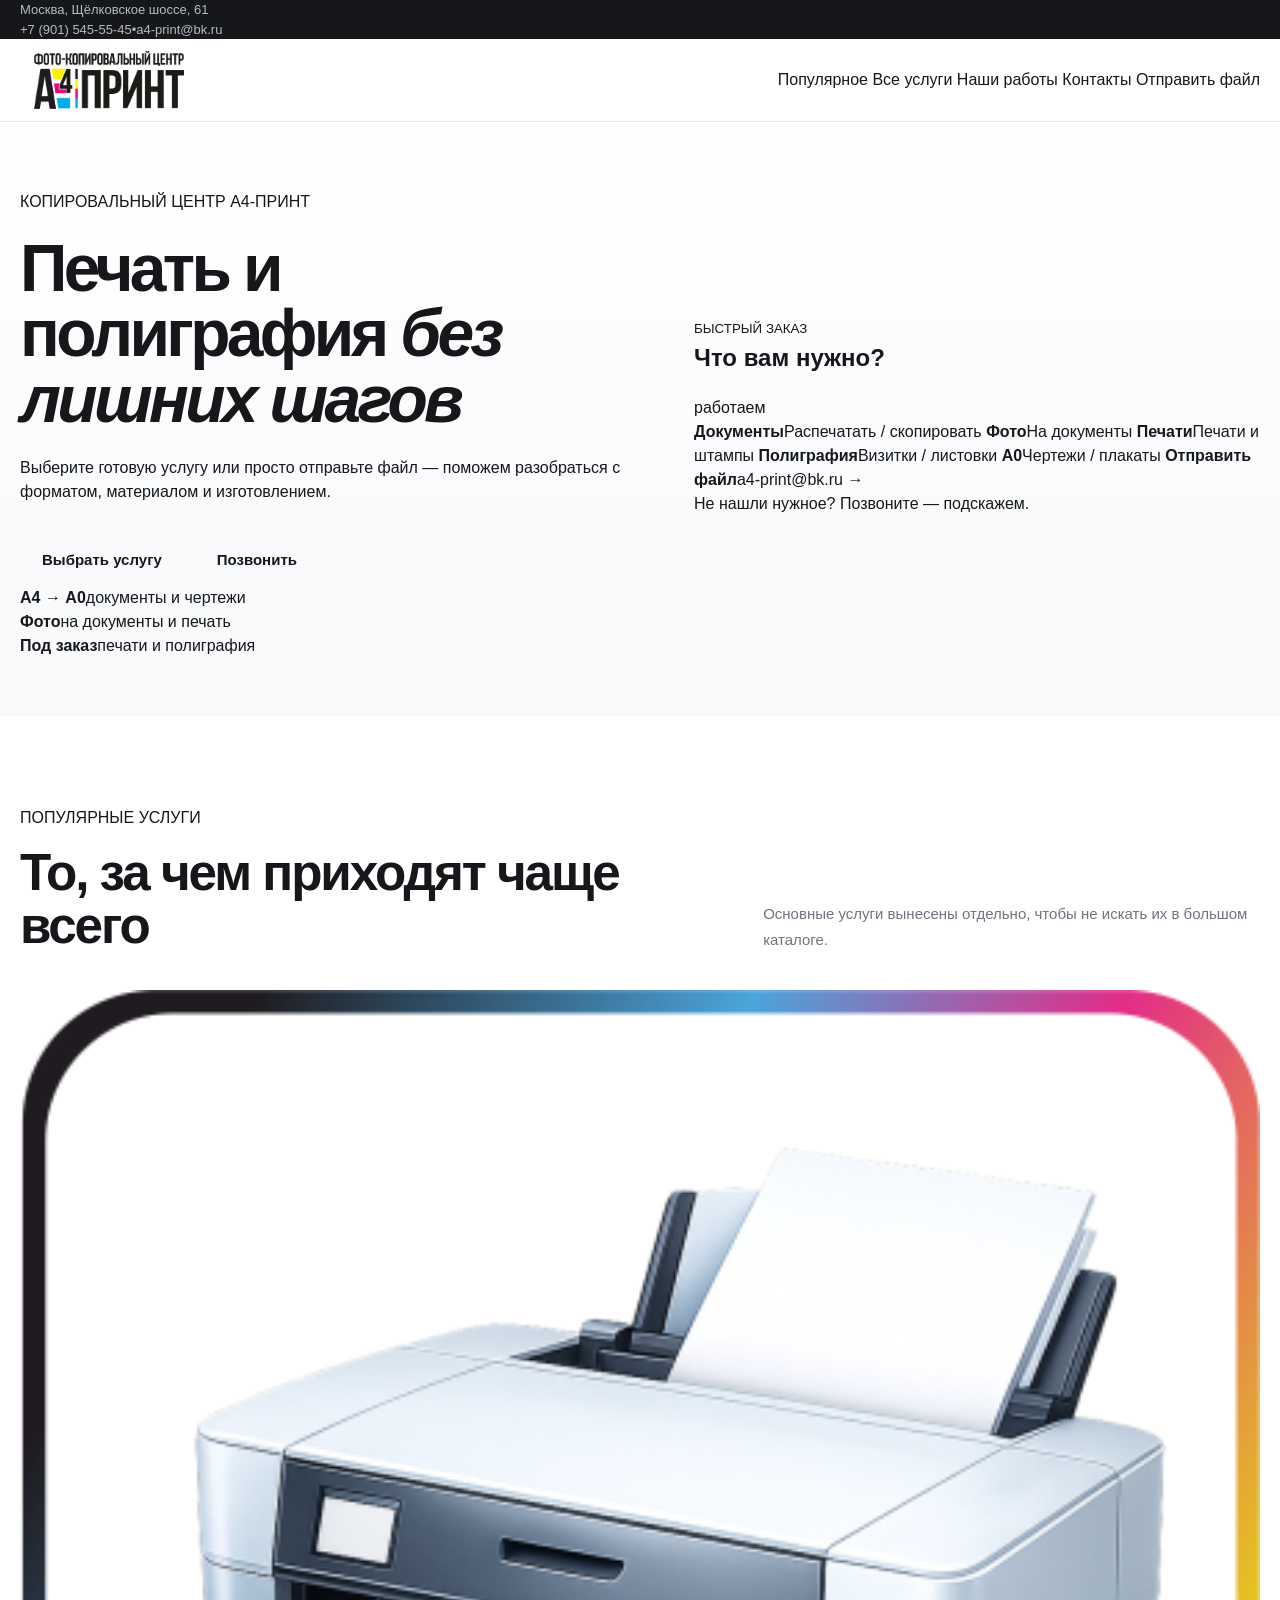
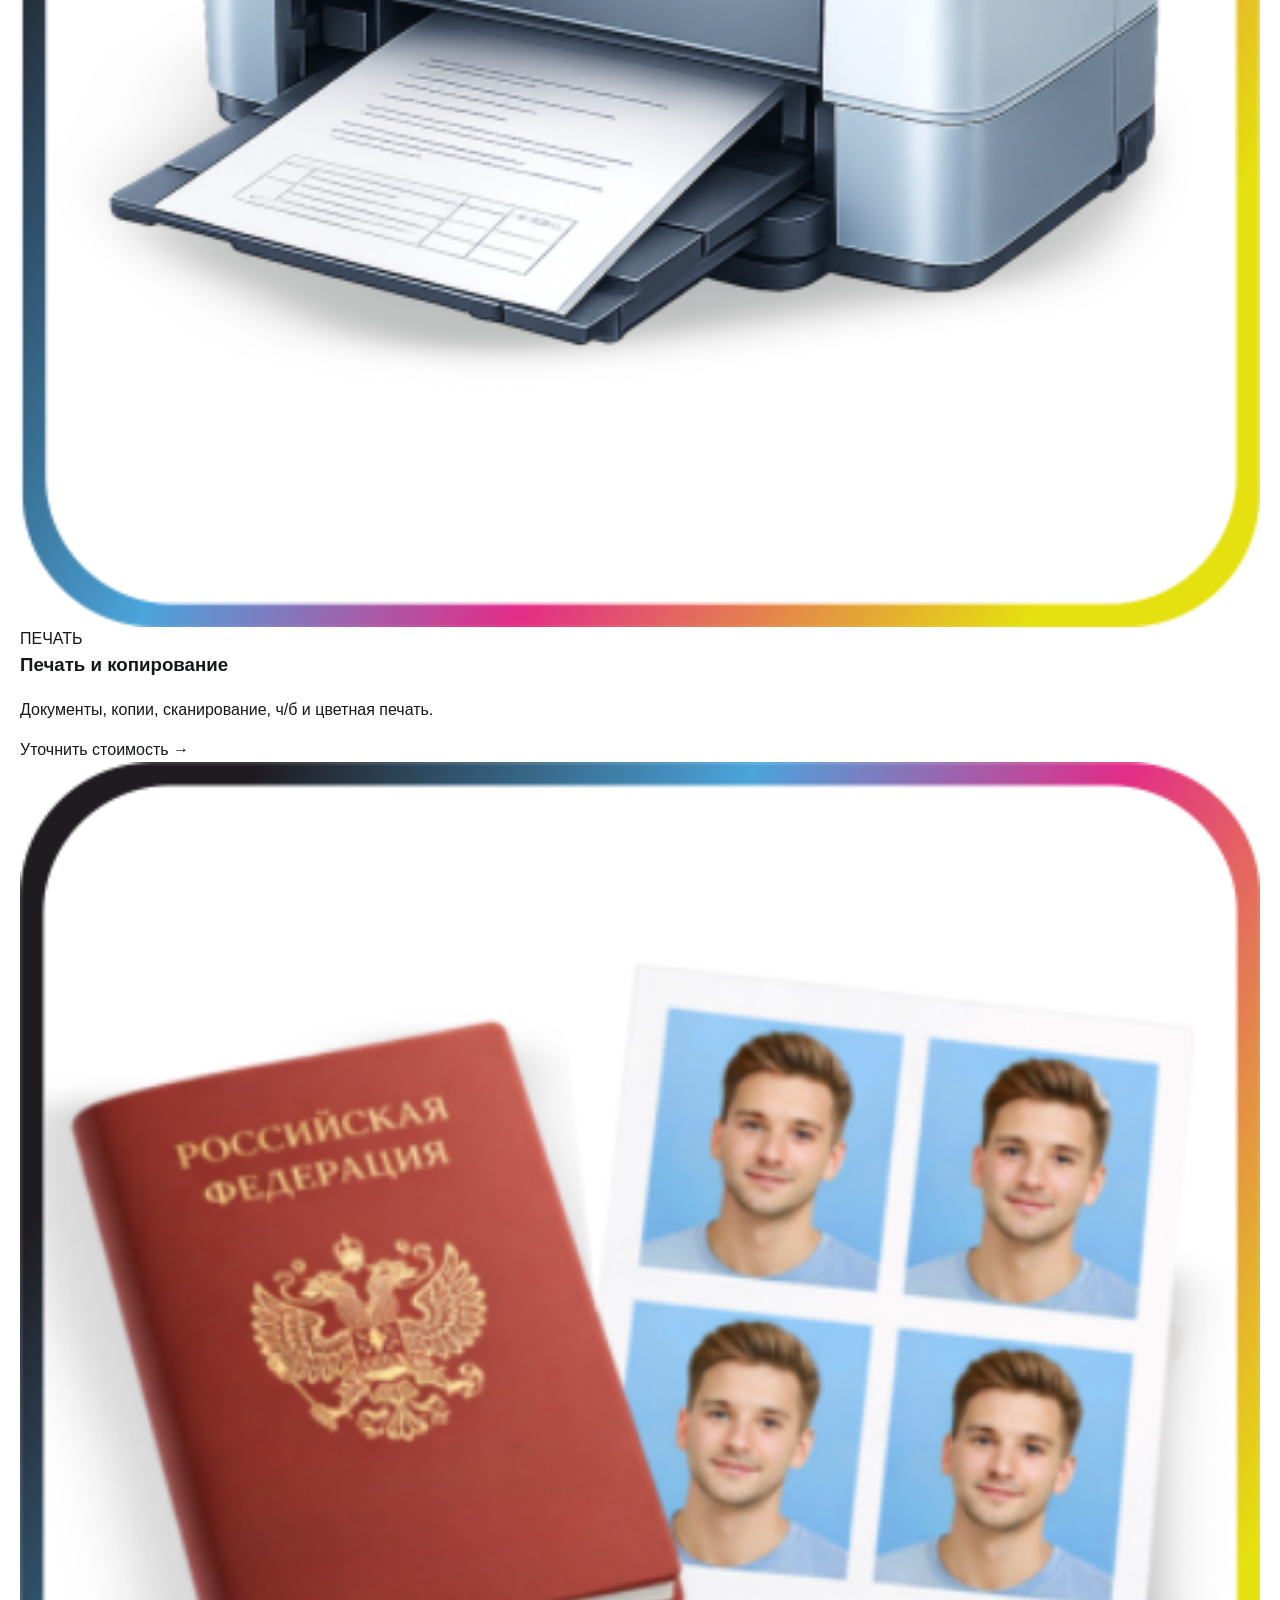
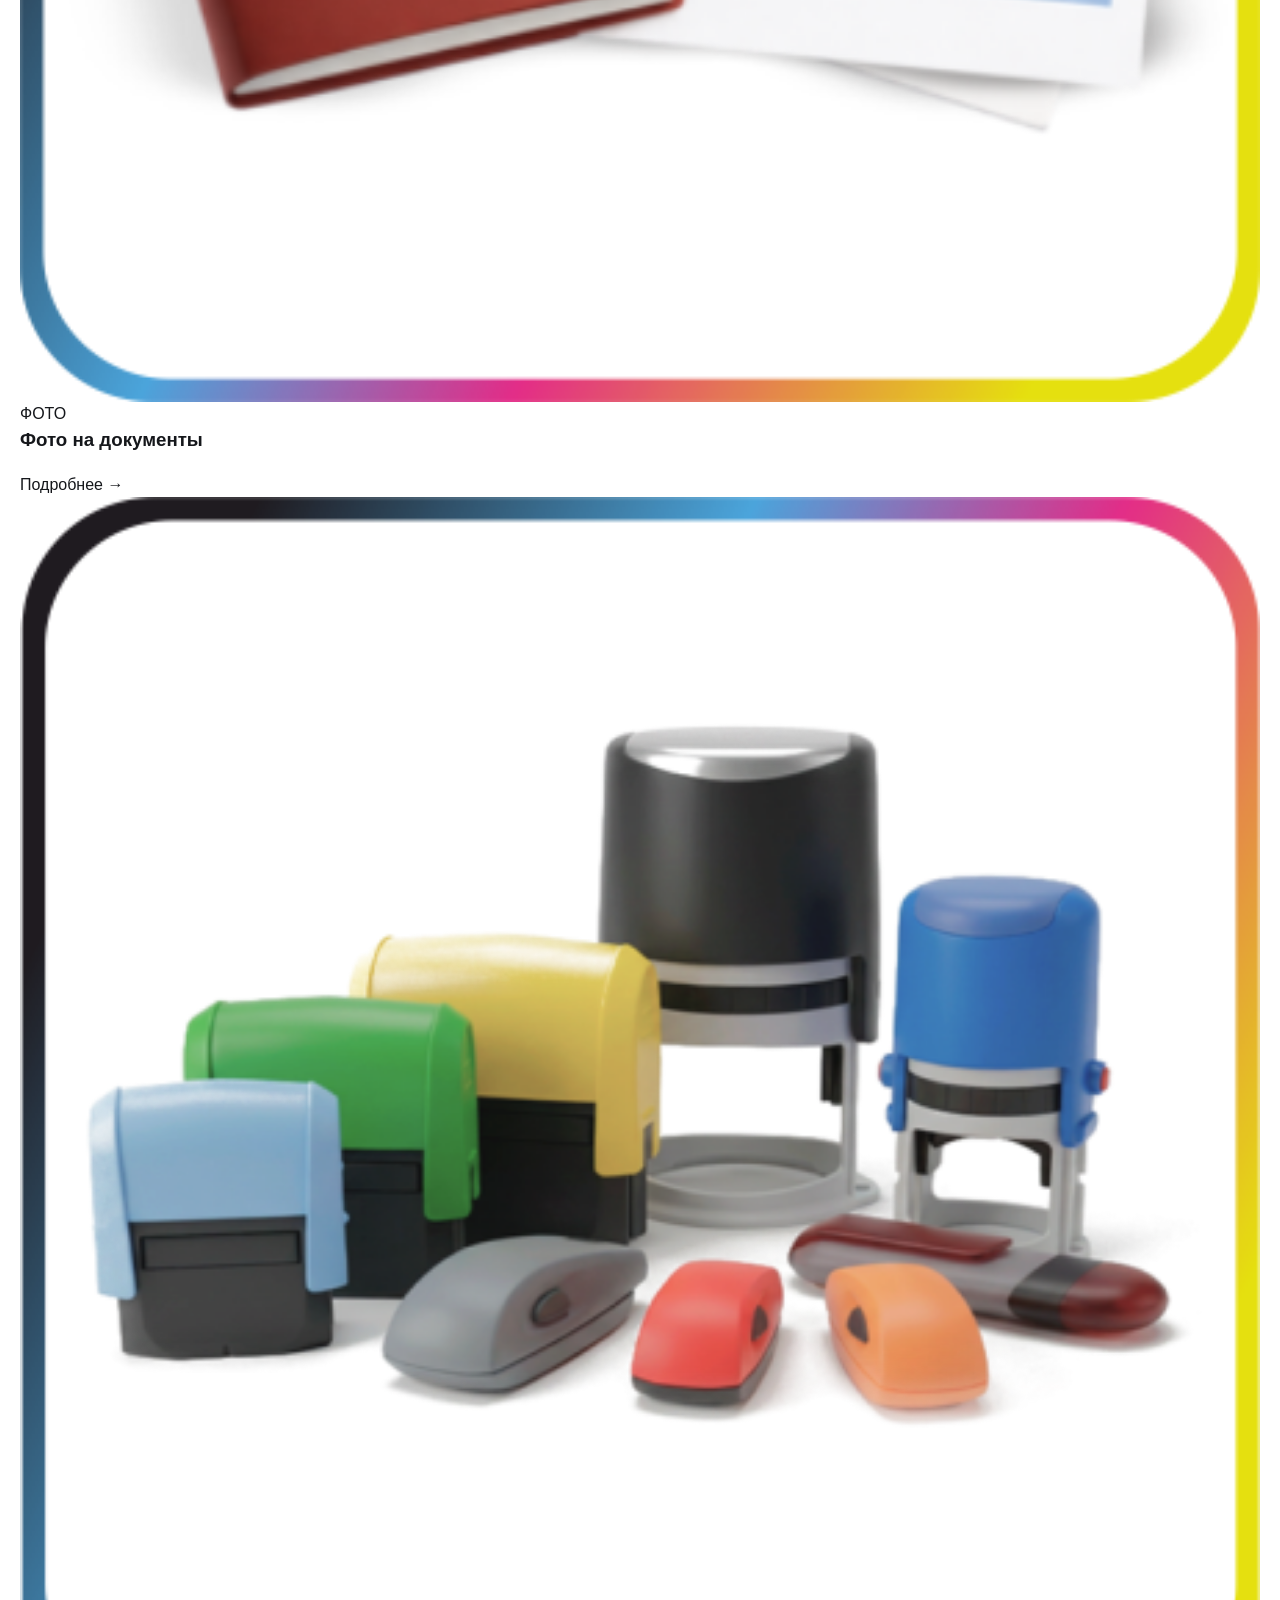
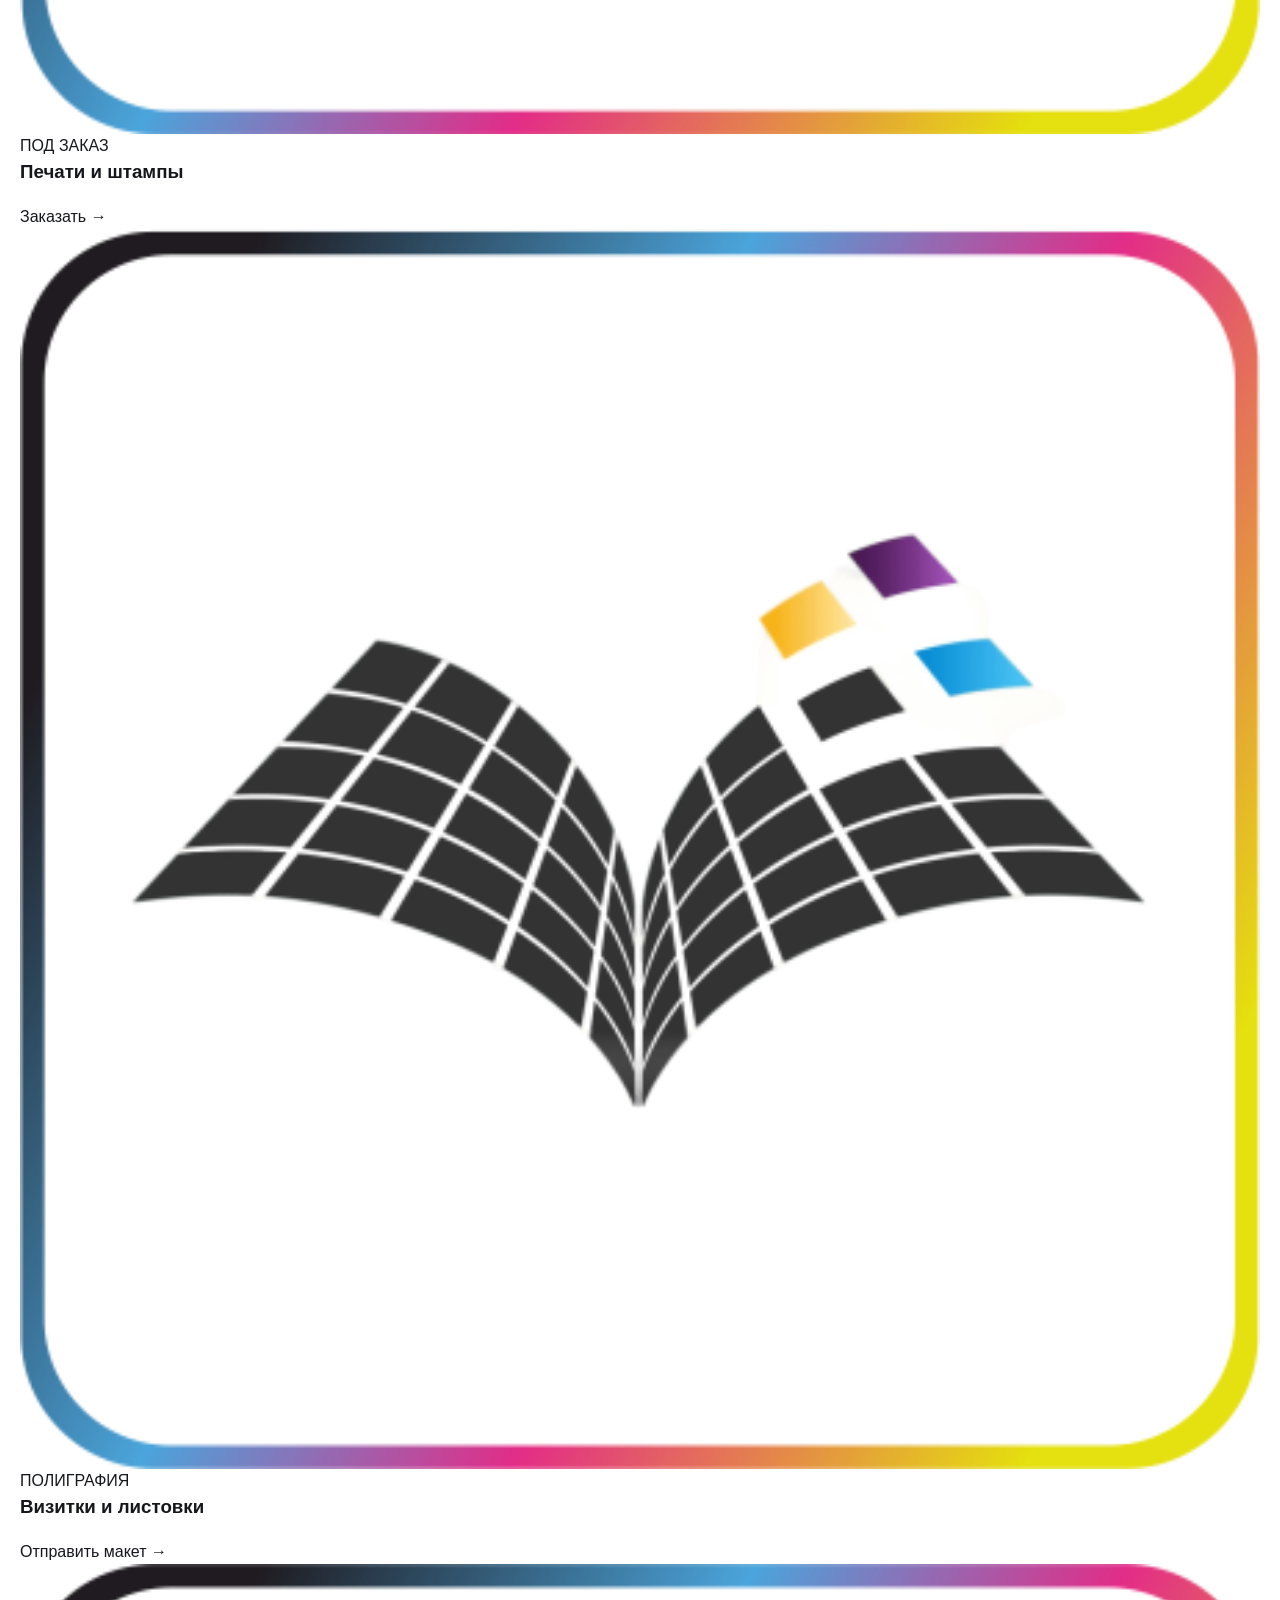
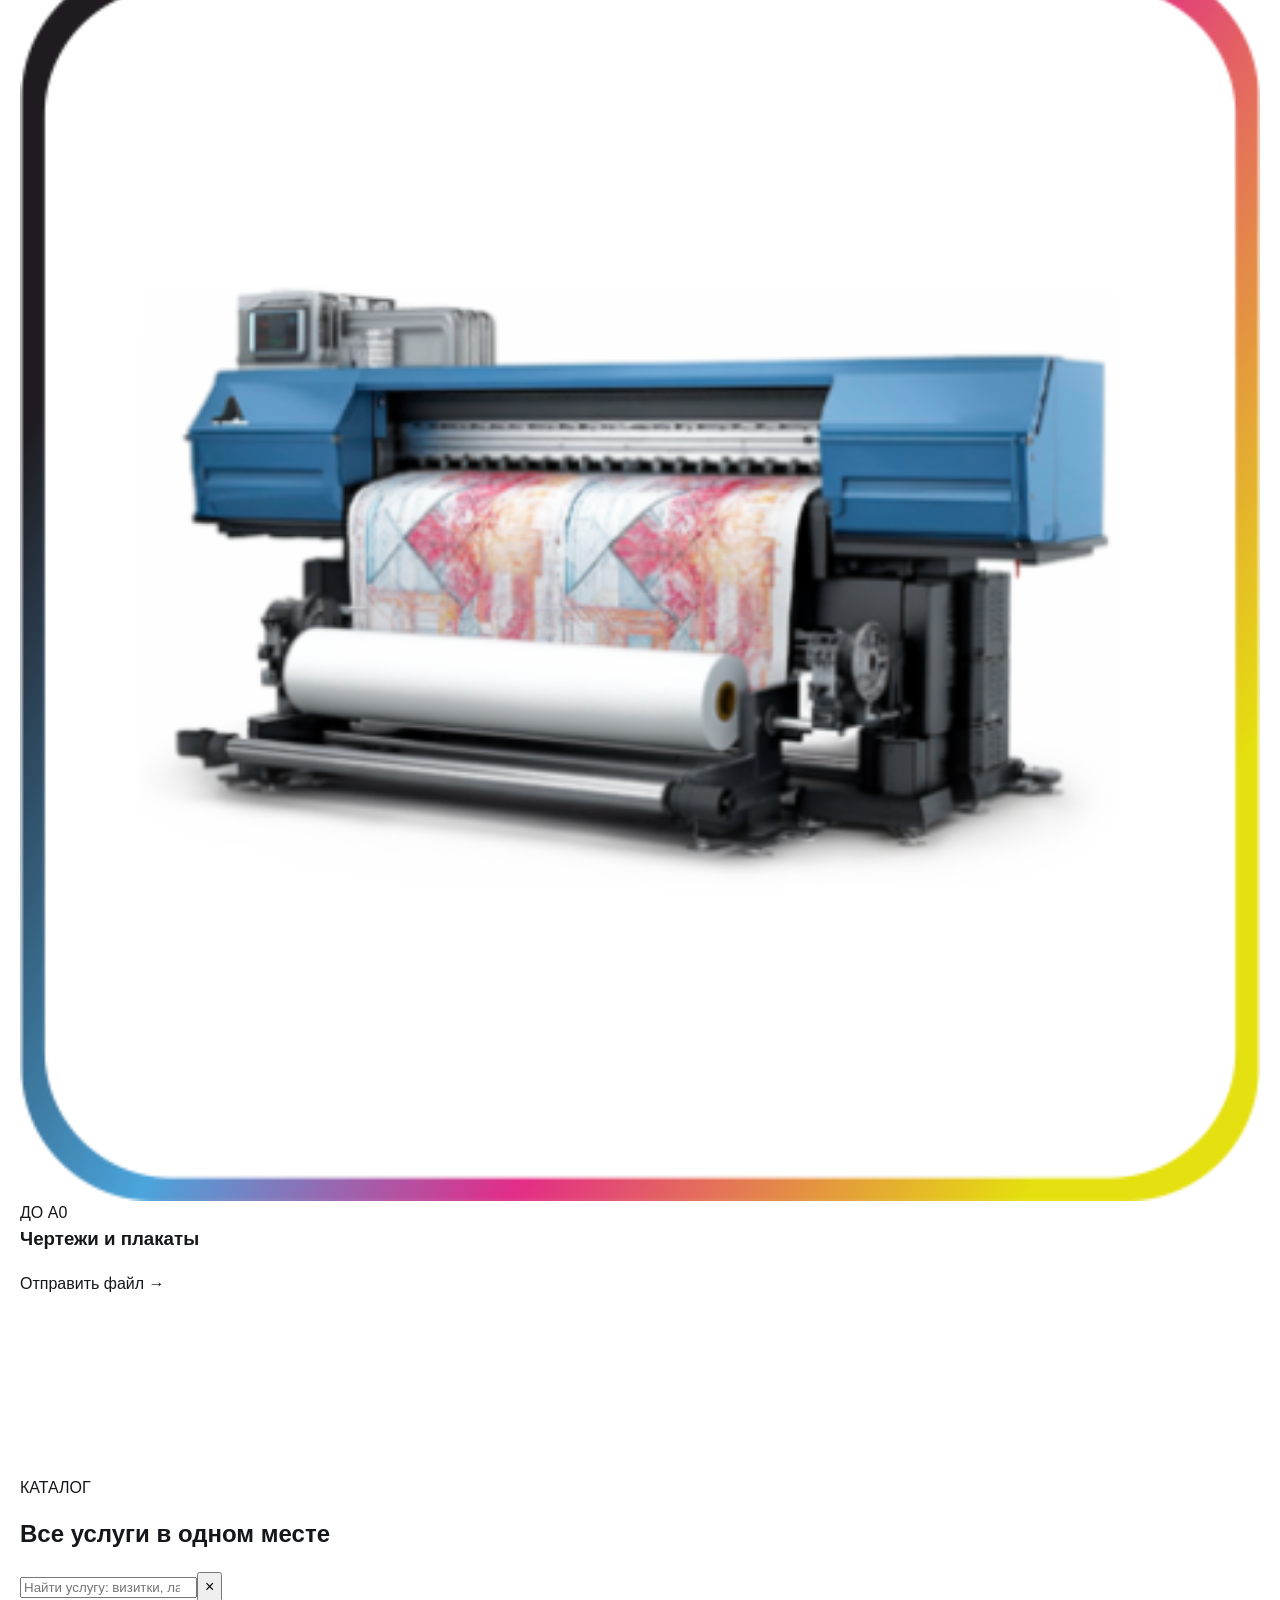
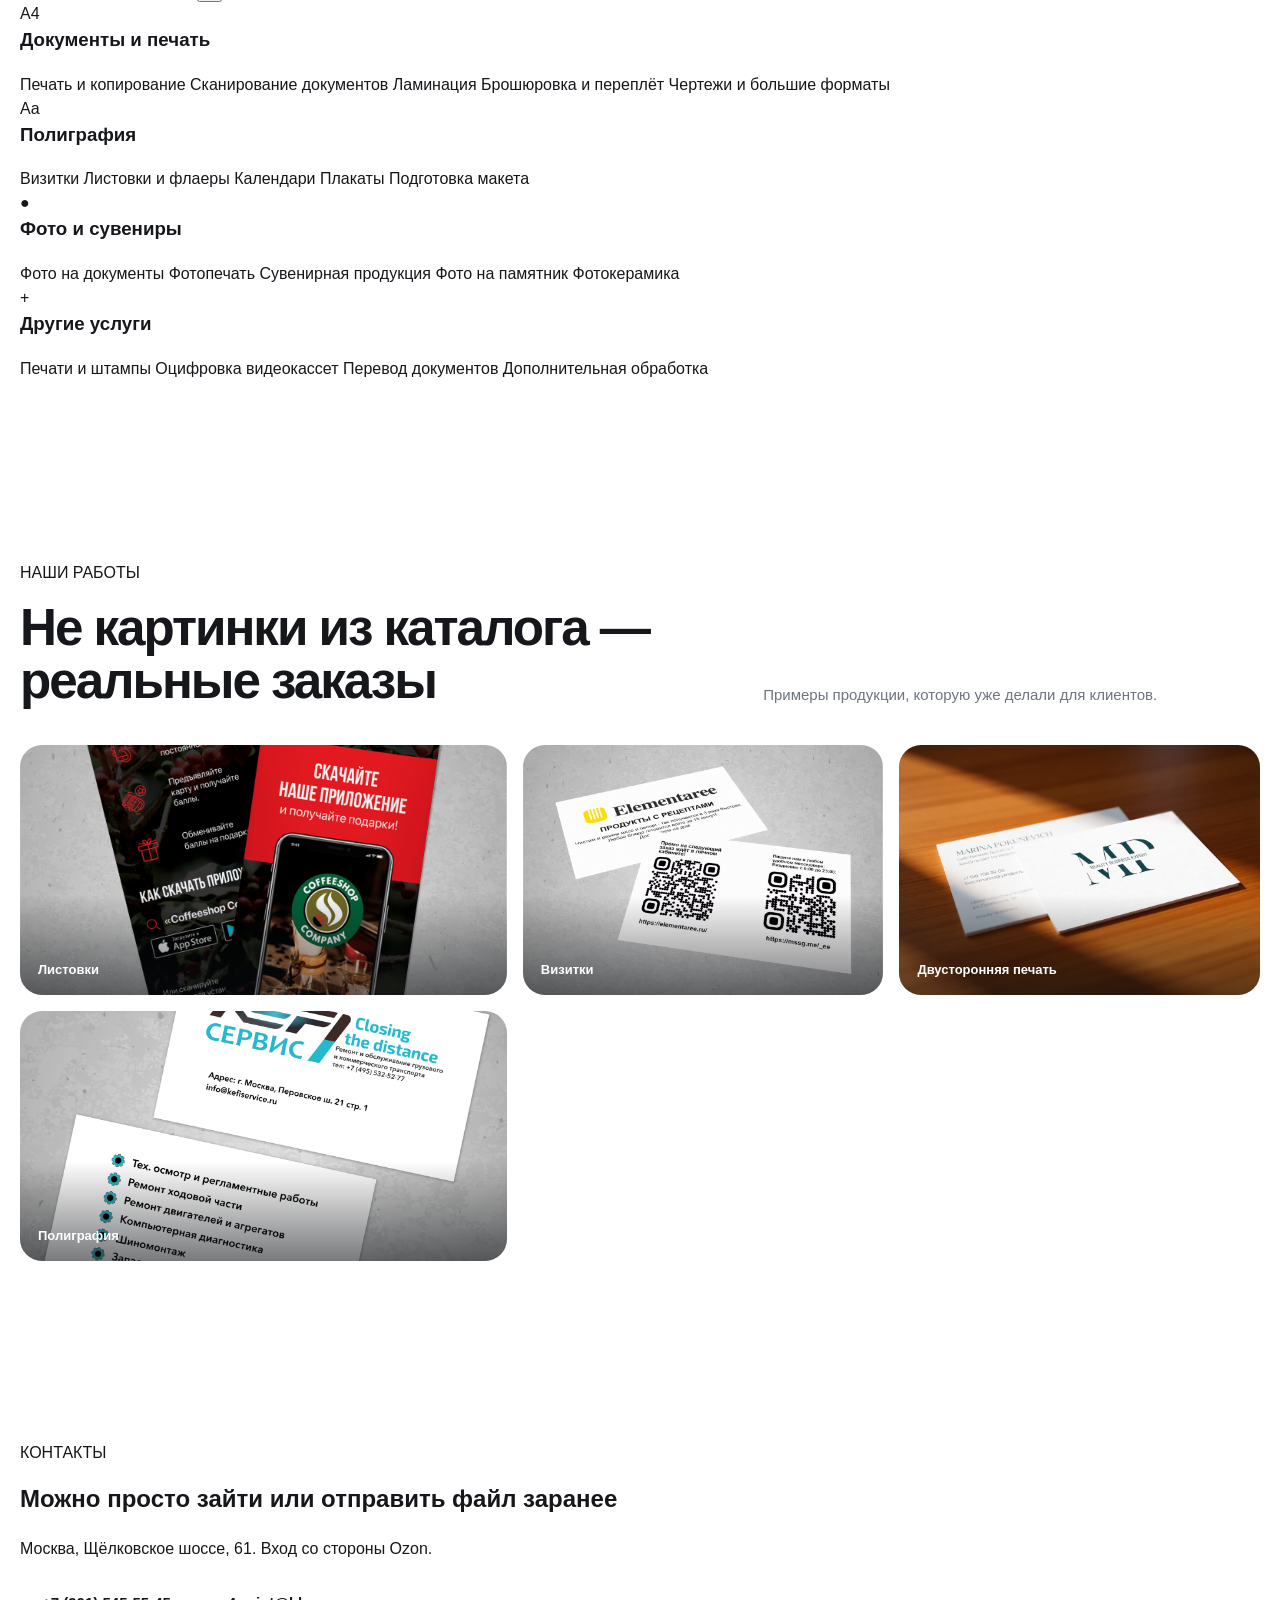
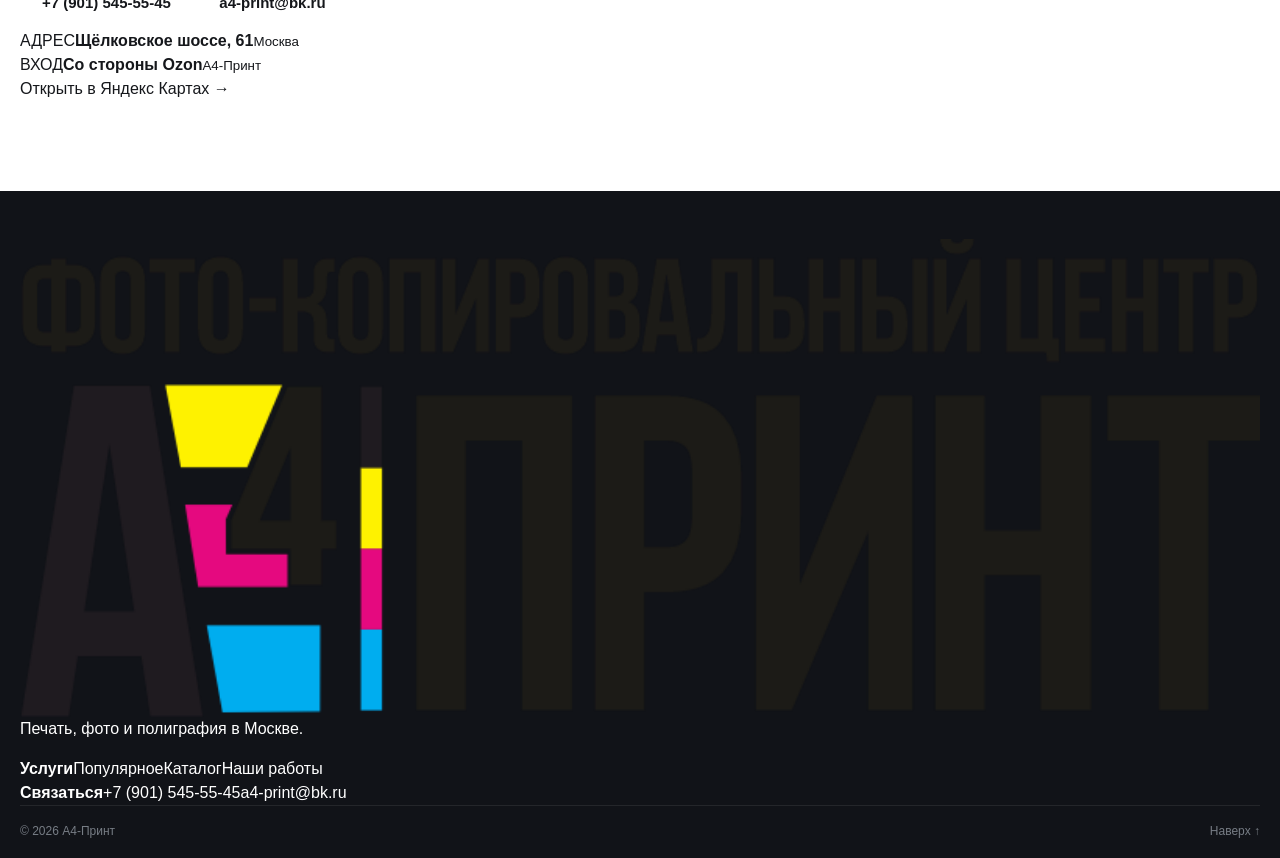
==== commit ab01e6eb: "Rework homepage around fast service discovery" ====
--- a/index.html
+++ b/index.html
@@ -4,27 +4,22 @@
 <meta charset="utf-8">
 <meta name="viewport" content="width=device-width,initial-scale=1">
 <meta name="theme-color" content="#ffffff">
-<meta name="description" content="А4‑Принт — печать, фото и полиграфические услуги в Москве. Щёлковское шоссе, 61.">
+<meta name="description" content="А4‑Принт — печать, фото, полиграфия, печати и штампы в Москве. Щёлковское шоссе, 61.">
 <title>А4‑Принт — печать, фото и полиграфия</title>
 <link rel="stylesheet" href="style.css">
 </head>
 <body>
 <header class="site-header" id="top">
-  <div class="topbar">
-    <div class="shell topbar__inner">
-      <span>Москва, Щёлковское шоссе, 61</span>
-      <div><a href="tel:+79015455545">+7 (901) 545‑55‑45</a><span class="sep">•</span><a href="mailto:a4-print@bk.ru">a4-print@bk.ru</a></div>
-    </div>
-  </div>
+  <div class="topbar"><div class="shell topbar-inner"><span>Москва, Щёлковское шоссе, 61</span><div><a href="tel:+79015455545">+7 (901) 545‑55‑45</a><span>•</span><a href="mailto:a4-print@bk.ru">a4-print@bk.ru</a></div></div></div>
   <div class="shell header-main">
     <a class="brand" href="#top"><img src="images/logo.png" alt="А4‑Принт"></a>
-    <button class="menu-button" type="button" aria-label="Открыть меню" aria-expanded="false"><span></span><span></span><span></span></button>
-    <nav class="nav" id="mainNav">
-      <a href="#services">Услуги</a>
+    <button class="menu-button" aria-label="Меню" aria-expanded="false"><span></span><span></span><span></span></button>
+    <nav id="mainNav">
+      <a href="#popular">Популярное</a>
+      <a href="#catalog">Все услуги</a>
       <a href="#works">Наши работы</a>
-      <a href="#about">О нас</a>
       <a href="#contacts">Контакты</a>
-      <a class="nav-phone" href="tel:+79015455545">Позвонить</a>
+      <a class="header-order" href="mailto:a4-print@bk.ru?subject=Заказ%20в%20А4-Принт">Отправить файл</a>
     </nav>
   </div>
 </header>
@@ -33,186 +28,157 @@
 <section class="hero">
   <div class="shell hero-grid">
     <div class="hero-copy">
-      <div class="hero-label"><span class="dot"></span> КОПИРОВАЛЬНЫЙ ЦЕНТР НА ЩЁЛКОВСКОЙ</div>
-      <h1>Печать, фото и полиграфия <span>без лишней суеты</span></h1>
-      <p class="hero-text">Поможем с документами, фото, визитками, листовками, печатями, чертежами и другими задачами. Можно прийти с готовым файлом или просто объяснить, что нужно.</p>
+      <p class="eyebrow"><span></span> КОПИРОВАЛЬНЫЙ ЦЕНТР А4‑ПРИНТ</p>
+      <h1>Печать и полиграфия <em>без лишних шагов</em></h1>
+      <p class="hero-lead">Выберите готовую услугу или просто отправьте файл — поможем разобраться с форматом, материалом и изготовлением.</p>
       <div class="hero-actions">
-        <a class="btn btn-primary" href="#services">Посмотреть услуги</a>
-        <a class="btn btn-light" href="mailto:a4-print@bk.ru?subject=Заказ%20в%20А4-Принт">Отправить файл</a>
+        <a class="btn primary" href="#popular">Выбрать услугу</a>
+        <a class="btn secondary" href="tel:+79015455545">Позвонить</a>
       </div>
-      <div class="hero-meta">
-        <div><strong>А4 → А0</strong><span>печать документов и чертежей</span></div>
-        <div><strong>Фото</strong><span>на документы и фотопечать</span></div>
-        <div><strong>1 точка</strong><span>много услуг в одном месте</span></div>
+      <div class="trust-row">
+        <div><strong>А4 → А0</strong><span>документы и чертежи</span></div>
+        <div><strong>Фото</strong><span>на документы и печать</span></div>
+        <div><strong>Под заказ</strong><span>печати и полиграфия</span></div>
       </div>
     </div>
 
-    <div class="hero-showcase" aria-label="Популярные услуги">
-      <a href="#services" class="showcase showcase-main">
+    <aside class="quick-order">
+      <div class="quick-order-head">
+        <div><small>БЫСТРЫЙ ЗАКАЗ</small><h2>Что вам нужно?</h2></div>
+        <span class="status-dot">работаем</span>
+      </div>
+      <div class="task-grid">
+        <a href="#service-print"><b>Документы</b><span>Распечатать / скопировать</span></a>
+        <a href="#service-photo"><b>Фото</b><span>На документы</span></a>
+        <a href="#service-stamps"><b>Печати</b><span>Печати и штампы</span></a>
+        <a href="#service-poly"><b>Полиграфия</b><span>Визитки / листовки</span></a>
+        <a href="#service-wide"><b>А0</b><span>Чертежи / плакаты</span></a>
+        <a href="mailto:a4-print@bk.ru?subject=Заказ%20в%20А4-Принт" class="task-accent"><b>Отправить файл</b><span>a4-print@bk.ru →</span></a>
+      </div>
+      <p class="quick-note">Не нашли нужное? <a href="tel:+79015455545">Позвоните — подскажем.</a></p>
+    </aside>
+  </div>
+</section>
+
+<section class="popular section" id="popular">
+  <div class="shell">
+    <div class="section-head">
+      <div><p class="section-kicker">ПОПУЛЯРНЫЕ УСЛУГИ</p><h2>То, за чем приходят чаще всего</h2></div>
+      <p>Основные услуги вынесены отдельно, чтобы не искать их в большом каталоге.</p>
+    </div>
+
+    <div class="popular-grid">
+      <article class="popular-card large" id="service-print">
+        <img src="images/rapechatka_kv.png" alt="Печать и копирование">
+        <div class="card-overlay"><span>ПЕЧАТЬ</span><h3>Печать и копирование</h3><p>Документы, копии, сканирование, ч/б и цветная печать.</p><a href="tel:+79015455545">Уточнить стоимость →</a></div>
+      </article>
+      <article class="popular-card" id="service-photo">
+        <img src="images/foto_na-document_kv.png" alt="Фото на документы">
+        <div class="card-overlay"><span>ФОТО</span><h3>Фото на документы</h3><a href="tel:+79015455545">Подробнее →</a></div>
+      </article>
+      <article class="popular-card" id="service-stamps">
+        <img src="images/pechati_shtamp_kv.png" alt="Печати и штампы">
+        <div class="card-overlay"><span>ПОД ЗАКАЗ</span><h3>Печати и штампы</h3><a href="tel:+79015455545">Заказать →</a></div>
+      </article>
+      <article class="popular-card" id="service-poly">
         <img src="images/tipografia_kv.png" alt="Полиграфия">
-        <div class="showcase-caption"><span>Полиграфия</span><strong>Визитки, листовки, календари</strong></div>
-      </a>
-      <a href="#services" class="showcase showcase-small">
-        <img src="images/foto_na-document_kv.png" alt="Фото на документы">
-        <div class="mini-label">Фото на документы</div>
-      </a>
-      <a href="#services" class="showcase showcase-small">
-        <img src="images/pechati_shtamp_kv.png" alt="Печати и штампы">
-        <div class="mini-label">Печати и штампы</div>
-      </a>
+        <div class="card-overlay"><span>ПОЛИГРАФИЯ</span><h3>Визитки и листовки</h3><a href="mailto:a4-print@bk.ru?subject=Полиграфия">Отправить макет →</a></div>
+      </article>
+      <article class="popular-card" id="service-wide">
+        <img src="images/shikoformat_kv.png" alt="Широкоформатная печать">
+        <div class="card-overlay"><span>ДО А0</span><h3>Чертежи и плакаты</h3><a href="mailto:a4-print@bk.ru?subject=Широкоформатная%20печать">Отправить файл →</a></div>
+      </article>
     </div>
   </div>
 </section>
 
-<section class="fast-links">
-  <div class="shell fast-links__grid">
-    <a href="#print"><span>01</span><strong>Распечатать документы</strong><small>Ч/б и цветная печать</small></a>
-    <a href="#photo"><span>02</span><strong>Фото на документы</strong><small>Съёмка и печать</small></a>
-    <a href="#stamps"><span>03</span><strong>Печати и штампы</strong><small>Изготовление под заказ</small></a>
-    <a class="fast-accent" href="mailto:a4-print@bk.ru?subject=Заказ%20в%20А4-Принт"><span>↗</span><strong>Отправить файл</strong><small>Сразу на нашу почту</small></a>
+<section class="catalog-section section" id="catalog">
+  <div class="shell">
+    <div class="catalog-top">
+      <div><p class="section-kicker">КАТАЛОГ</p><h2>Все услуги в одном месте</h2></div>
+      <div class="service-search"><input id="serviceSearch" type="search" placeholder="Найти услугу: визитки, ламинация, фото…"><button id="clearSearch" aria-label="Очистить">×</button></div>
+    </div>
+
+    <div class="catalog-grid" id="catalogGrid">
+      <section class="catalog-group" data-search="печать документы копирование сканирование чертежи а0 а1 а2 а3 а4 ламинация брошюровка переплет">
+        <div class="catalog-icon cyan">A4</div>
+        <h3>Документы и печать</h3>
+        <a href="tel:+79015455545">Печать и копирование</a>
+        <a href="tel:+79015455545">Сканирование документов</a>
+        <a href="tel:+79015455545">Ламинация</a>
+        <a href="tel:+79015455545">Брошюровка и переплёт</a>
+        <a href="tel:+79015455545">Чертежи и большие форматы</a>
+      </section>
+      <section class="catalog-group" data-search="полиграфия визитки листовки календари буклеты плакаты макет дизайн">
+        <div class="catalog-icon magenta">Aa</div>
+        <h3>Полиграфия</h3>
+        <a href="mailto:a4-print@bk.ru?subject=Визитки">Визитки</a>
+        <a href="mailto:a4-print@bk.ru?subject=Листовки">Листовки и флаеры</a>
+        <a href="mailto:a4-print@bk.ru?subject=Календари">Календари</a>
+        <a href="mailto:a4-print@bk.ru?subject=Плакаты">Плакаты</a>
+        <a href="mailto:a4-print@bk.ru?subject=Макет">Подготовка макета</a>
+      </section>
+      <section class="catalog-group" data-search="фото документы фотопечать сувениры кружки подарки памятник фотокерамика">
+        <div class="catalog-icon yellow">●</div>
+        <h3>Фото и сувениры</h3>
+        <a href="tel:+79015455545">Фото на документы</a>
+        <a href="tel:+79015455545">Фотопечать</a>
+        <a href="tel:+79015455545">Сувенирная продукция</a>
+        <a href="tel:+79015455545">Фото на памятник</a>
+        <a href="tel:+79015455545">Фотокерамика</a>
+      </section>
+      <section class="catalog-group" data-search="печати штампы оцифровка видеокассет vhs перевод документы">
+        <div class="catalog-icon dark">+</div>
+        <h3>Другие услуги</h3>
+        <a href="tel:+79015455545">Печати и штампы</a>
+        <a href="tel:+79015455545">Оцифровка видеокассет</a>
+        <a href="tel:+79015455545">Перевод документов</a>
+        <a href="tel:+79015455545">Дополнительная обработка</a>
+      </section>
+    </div>
+    <div id="catalogEmpty" class="catalog-empty" hidden>Ничего не нашли. <a href="tel:+79015455545">Позвоните нам</a> — возможно, мы можем это сделать.</div>
   </div>
 </section>
 
-<section class="section" id="services">
+<section class="works section" id="works">
   <div class="shell">
     <div class="section-head">
-      <div><p class="kicker">УСЛУГИ</p><h2>Самое нужное — на первом экране</h2></div>
-      <p>Без перегруженного каталога. Сначала показываем основные направления, которыми пользуются чаще всего.</p>
+      <div><p class="section-kicker">НАШИ РАБОТЫ</p><h2>Не картинки из каталога — реальные заказы</h2></div>
+      <p>Примеры продукции, которую уже делали для клиентов.</p>
     </div>
-
-    <div class="service-grid">
-      <article class="service-card" id="print">
-        <img src="images/rapechatka_kv.png" alt="Печать и копирование">
-        <div class="service-card__body">
-          <span>ПЕЧАТЬ</span>
-          <h3>Печать и копирование</h3>
-          <p>Документы, копии, сканирование, цветная и ч/б печать.</p>
-          <a href="tel:+79015455545">Уточнить стоимость →</a>
-        </div>
-      </article>
-      <article class="service-card" id="photo">
-        <img src="images/foto_na-document_kv.png" alt="Фото на документы">
-        <div class="service-card__body">
-          <span>ФОТО</span>
-          <h3>Фото на документы</h3>
-          <p>Съёмка, обработка и печать комплекта под нужный формат.</p>
-          <a href="tel:+79015455545">Можно без записи →</a>
-        </div>
-      </article>
-      <article class="service-card">
-        <img src="images/tipografia_kv.png" alt="Полиграфия">
-        <div class="service-card__body">
-          <span>ПОЛИГРАФИЯ</span>
-          <h3>Визитки и листовки</h3>
-          <p>Макет, подготовка и печать тиража под вашу задачу.</p>
-          <a href="mailto:a4-print@bk.ru?subject=Полиграфия">Отправить макет →</a>
-        </div>
-      </article>
-      <article class="service-card" id="stamps">
-        <img src="images/pechati_shtamp_kv.png" alt="Печати и штампы">
-        <div class="service-card__body">
-          <span>ПЕЧАТИ</span>
-          <h3>Печати и штампы</h3>
-          <p>Новые печати, штампы, клише и оснастки под заказ.</p>
-          <a href="tel:+79015455545">Заказать →</a>
-        </div>
-      </article>
-      <article class="service-card">
-        <img src="images/shikoformat_kv.png" alt="Широкоформатная печать">
-        <div class="service-card__body">
-          <span>ДО А0</span>
-          <h3>Широкоформатная печать</h3>
-          <p>Чертежи, схемы, постеры и плакаты больших форматов.</p>
-          <a href="mailto:a4-print@bk.ru?subject=Широкоформатная%20печать">Отправить файл →</a>
-        </div>
-      </article>
-      <article class="service-card">
-        <img src="images/suvenirka_kv.png" alt="Сувенирная продукция">
-        <div class="service-card__body">
-          <span>СУВЕНИРЫ</span>
-          <h3>Сувенирная продукция</h3>
-          <p>Персонализированные подарки и изделия с изображением.</p>
-          <a href="tel:+79015455545">Обсудить заказ →</a>
-        </div>
-      </article>
-    </div>
-
-    <div class="more-services">
-      <span>Ещё делаем:</span>
-      <div>
-        <a href="tel:+79015455545">Ламинация</a>
-        <a href="tel:+79015455545">Брошюровка</a>
-        <a href="tel:+79015455545">Фотопечать</a>
-        <a href="tel:+79015455545">Фото на памятник</a>
-        <a href="tel:+79015455545">Оцифровка видеокассет</a>
-      </div>
+    <div class="works-grid">
+      <figure class="work big"><img src="images/raboti/listovka_coffe_shop.png" alt="Листовки"><figcaption>Листовки</figcaption></figure>
+      <figure class="work"><img src="images/raboti/vizitaka_elementary.png" alt="Визитки"><figcaption>Визитки</figcaption></figure>
+      <figure class="work"><img src="images/raboti/vizitka_mp.png" alt="Визитки"><figcaption>Двусторонняя печать</figcaption></figure>
+      <figure class="work"><img src="images/raboti/vizitki_kef.png" alt="Визитки"><figcaption>Полиграфия</figcaption></figure>
     </div>
   </div>
 </section>
 
-<section class="section works-section" id="works">
-  <div class="shell">
-    <div class="section-head">
-      <div><p class="kicker">НАШИ РАБОТЫ</p><h2>Показываем то, что действительно печатаем</h2></div>
-      <p>На главной лучше работают реальные примеры, а не декоративные картинки. Здесь используются файлы из вашего репозитория.</p>
-    </div>
-    <div class="works-grid">
-      <figure class="work work-wide"><img src="images/raboti/listovka_coffe_shop.png" alt="Листовка Coffee Shop"><figcaption>Листовки</figcaption></figure>
-      <figure class="work"><img src="images/raboti/vizitaka_elementary.png" alt="Визитка Elementary"><figcaption>Визитки</figcaption></figure>
-      <figure class="work"><img src="images/raboti/vizitka_mp.png" alt="Визитка"><figcaption>Двусторонняя печать</figcaption></figure>
-      <figure class="work"><img src="images/raboti/vizitki_kef.png" alt="Визитки KEF"><figcaption>Малые тиражи</figcaption></figure>
-    </div>
-  </div>
-</section>
-
-<section class="section about-section" id="about">
-  <div class="shell about-card">
-    <div class="about-copy">
-      <p class="kicker kicker-light">А4‑ПРИНТ</p>
-      <h2>Не просто «распечатать лист»</h2>
-      <p>Наша задача — чтобы клиент быстро объяснил, что ему нужно, и получил готовый результат без лишних поездок по разным подрядчикам.</p>
-      <a class="btn btn-white" href="tel:+79015455545">Позвонить и уточнить</a>
-    </div>
-    <div class="about-points">
-      <div><span>01</span><strong>Поможем с файлом</strong><p>Подскажем формат и подготовку.</p></div>
-      <div><span>02</span><strong>От 1 экземпляра</strong><p>Не обязательно заказывать тираж.</p></div>
-      <div><span>03</span><strong>Несколько направлений</strong><p>Фото, печать, полиграфия и другое.</p></div>
-      <div><span>04</span><strong>Связь без регистрации</strong><p>Телефон и почта — сразу.</p></div>
-    </div>
-  </div>
-</section>
-
-<section class="section contact-section" id="contacts">
-  <div class="shell contact-grid">
-    <div>
-      <p class="kicker">КОНТАКТЫ</p>
-      <h2>Заходите в А4‑Принт</h2>
-      <p class="contact-lead">Москва, Щёлковское шоссе, 61. Вход со стороны Ozon.</p>
-      <div class="contact-items">
-        <a href="tel:+79015455545"><span>Телефон</span><strong>+7 (901) 545‑55‑45</strong></a>
-        <a href="mailto:a4-print@bk.ru"><span>Почта</span><strong>a4-print@bk.ru</strong></a>
-      </div>
-      <div class="hero-actions">
-        <a class="btn btn-primary" href="tel:+79015455545">Позвонить</a>
-        <a class="btn btn-light" target="_blank" rel="noopener" href="https://yandex.ru/maps/?text=Москва%2C%20Щёлковское%20шоссе%2C%2061">Открыть карту</a>
+<section class="contact section" id="contacts">
+  <div class="shell contact-card">
+    <div class="contact-copy">
+      <p class="section-kicker light">КОНТАКТЫ</p>
+      <h2>Можно просто зайти или отправить файл заранее</h2>
+      <p>Москва, Щёлковское шоссе, 61. Вход со стороны Ozon.</p>
+      <div class="contact-actions">
+        <a class="btn white" href="tel:+79015455545">+7 (901) 545‑55‑45</a>
+        <a class="btn outline" href="mailto:a4-print@bk.ru">a4-print@bk.ru</a>
       </div>
     </div>
-    <div class="location-card">
-      <div class="location-mark">A4</div>
-      <div>
-        <span>МОСКВА</span>
-        <strong>Щёлковское шоссе, 61</strong>
-        <p>Копировальный центр А4‑Принт</p>
-      </div>
+    <div class="contact-info">
+      <div><span>АДРЕС</span><strong>Щёлковское шоссе, 61</strong><small>Москва</small></div>
+      <div><span>ВХОД</span><strong>Со стороны Ozon</strong><small>А4‑Принт</small></div>
+      <a target="_blank" rel="noopener" href="https://yandex.ru/maps/?text=Москва%2C%20Щёлковское%20шоссе%2C%2061">Открыть в Яндекс Картах →</a>
     </div>
   </div>
 </section>
 </main>
 
 <footer class="footer">
-  <div class="shell footer-main">
+  <div class="shell footer-grid">
     <div><img src="images/logo.png" alt="А4‑Принт"><p>Печать, фото и полиграфия в Москве.</p></div>
-    <div><strong>Навигация</strong><a href="#services">Услуги</a><a href="#works">Наши работы</a><a href="#contacts">Контакты</a></div>
+    <div><strong>Услуги</strong><a href="#popular">Популярное</a><a href="#catalog">Каталог</a><a href="#works">Наши работы</a></div>
     <div><strong>Связаться</strong><a href="tel:+79015455545">+7 (901) 545‑55‑45</a><a href="mailto:a4-print@bk.ru">a4-print@bk.ru</a></div>
   </div>
   <div class="shell footer-bottom"><span>© <span id="year"></span> А4‑Принт</span><a href="#top">Наверх ↑</a></div>
@@ -220,8 +186,8 @@
 
 <nav class="mobile-actions">
   <a href="tel:+79015455545">☎<span>Позвонить</span></a>
-  <a href="#services">▦<span>Услуги</span></a>
-  <a href="mailto:a4-print@bk.ru?subject=Заказ%20в%20А4-Принт">↗<span>Отправить файл</span></a>
+  <a href="#catalog">▦<span>Услуги</span></a>
+  <a href="mailto:a4-print@bk.ru?subject=Заказ%20в%20А4-Принт">↗<span>Файл</span></a>
 </nav>
 <script src="script.js"></script>
 </body>
--- a/style.css
+++ b/style.css
@@ -1,4 +1,156 @@
-:root{--ink:#111318;--muted:#686c75;--line:#e7e8eb;--soft:#f5f7f8;--c:#08a9e6;--cd:#007fae;--m:#e90087;--y:#ffd900;--r:24px;--shadow:0 20px 60px rgba(17,19,24,.09)}*{box-sizing:border-box}html{scroll-behavior:smooth}body{margin:0;font-family:Inter,ui-sans-serif,-apple-system,BlinkMacSystemFont,"Segoe UI",sans-serif;color:var(--ink);line-height:1.5;background:#fff;-webkit-font-smoothing:antialiased}a{color:inherit;text-decoration:none}img{display:block;max-width:100%}button,input{font:inherit}.wrap{width:min(calc(100% - 40px),1180px);margin:auto}.section{padding:92px 0}.soft{background:var(--soft)}.topline{background:var(--ink);color:#bbb;font-size:13px}.topline .wrap{height:34px;display:flex;justify-content:space-between;align-items:center}.topline a:hover{color:#fff}.header{position:sticky;top:0;z-index:50;background:rgba(255,255,255,.94);backdrop-filter:blur(18px);border-bottom:1px solid var(--line)}.nav{height:84px;display:flex;align-items:center;justify-content:space-between;gap:28px}.logo img{width:184px;max-height:58px;object-fit:contain}nav{display:flex;align-items:center;gap:27px;font-size:15px;font-weight:700}nav a:not(.order){padding:8px 0}.order{padding:12px 20px;border-radius:14px;background:var(--ink);color:#fff}.burger{display:none;width:44px;height:44px;border:0;border-radius:12px;background:var(--soft);flex-direction:column;align-items:center;justify-content:center;gap:5px}.burger i{width:20px;height:2px;background:var(--ink);transition:.2s}.hero{overflow:hidden;padding:78px 0 72px;background:linear-gradient(#fff,#f8fafb)}.hero-grid{display:grid;grid-template-columns:1.03fr .97fr;gap:74px;align-items:center}.overline{display:flex;align-items:center;gap:10px;margin:0;color:var(--muted);font-size:12px;letter-spacing:.13em;font-weight:850}.overline b{width:34px;height:3px;border-radius:9px;background:linear-gradient(90deg,var(--c) 0 40%,var(--m) 40% 72%,var(--y) 72%)}h1{margin:22px 0;font-size:clamp(44px,5.3vw,76px);line-height:.98;letter-spacing:-.055em}h1 em{font-style:normal;color:var(--cd)}.lead{max-width:650px;margin:0;color:var(--muted);font-size:19px}.actions{display:flex;flex-wrap:wrap;gap:11px;margin-top:32px}.btn{min-height:52px;display:inline-flex;align-items:center;justify-content:center;padding:0 22px;border-radius:16px;font-weight:800;transition:.18s}.btn:hover{transform:translateY(-2px)}.primary{background:var(--c);color:#fff;box-shadow:0 12px 26px rgba(8,169,230,.22)}.ghost{border:1px solid var(--line);background:#fff}.white{background:#fff}.outline{color:#fff;border:1px solid #ffffff50}.black{background:var(--ink);color:#fff}.facts{display:flex;gap:28px;flex-wrap:wrap;margin-top:44px;padding-top:24px;border-top:1px solid var(--line)}.facts div{display:flex;flex-direction:column}.facts strong{font-size:18px}.facts span{font-size:13px;color:var(--muted)}.collage{position:relative;min-height:540px}.collage figure,.collage>.small{position:absolute;margin:0;border-radius:28px;overflow:hidden;box-shadow:var(--shadow);background:#fff}.collage img{width:100%;height:100%;object-fit:cover}.big{width:74%;height:425px;left:0;top:30px}.big figcaption{position:absolute;left:16px;right:16px;bottom:16px;padding:16px 18px;border-radius:17px;background:#111318e8;color:#aaa;font-size:12px;text-transform:uppercase;letter-spacing:.08em}.big figcaption b{display:block;color:#fff;font-size:16px;letter-spacing:0;text-transform:none;margin-top:4px}.small{width:43%;height:242px;right:0}.small.one{top:0;transform:rotate(3deg)}.small.two{bottom:0;transform:rotate(-3deg)}.badge{position:absolute;left:7%;bottom:5px;padding:11px 15px;border-radius:99px;background:#fff;box-shadow:0 12px 32px #1113181c;font-size:12px;font-weight:900;letter-spacing:.05em}.badge:before{content:"";display:inline-block;width:8px;height:8px;border-radius:50%;background:var(--m);box-shadow:12px 0 var(--y),24px 0 var(--c);margin-right:32px}.quick{margin-top:-12px;position:relative;z-index:2}.quick-grid{display:grid;grid-template-columns:repeat(4,1fr);border:1px solid var(--line);border-radius:22px;overflow:hidden;background:#fff;box-shadow:0 15px 44px #11131812}.quick-grid a{min-height:126px;padding:23px;display:flex;justify-content:center;flex-direction:column;border-right:1px solid var(--line)}.quick-grid a:last-child{border:0}.quick-grid a:hover{background:var(--soft)}.quick-grid small{color:var(--cd);font-weight:900;margin-bottom:8px}.quick-grid span{font-size:13px;color:var(--muted);margin-top:4px}.quick-grid .dark{background:var(--ink);color:#fff}.quick-grid .dark small,.quick-grid .dark span{color:#aaa}.heading{display:flex;align-items:end;justify-content:space-between;gap:60px;margin-bottom:38px}.heading h2,.benefit-main h2,.promo-box h2,.contacts h2{font-size:clamp(34px,4vw,54px);line-height:1.03;letter-spacing:-.04em;margin:14px 0 0}.heading>p{max-width:510px;color:var(--muted);margin:0}.tools{display:flex;align-items:center;justify-content:space-between;gap:20px;margin-bottom:25px}.tools label{position:relative;width:min(100%,560px)}.tools input{width:100%;height:54px;border:1px solid var(--line);border-radius:16px;background:var(--soft);padding:0 48px 0 17px;outline:0}.tools input:focus{background:#fff;border-color:#08a9e680;box-shadow:0 0 0 4px #08a9e612}.tools button{position:absolute;right:9px;top:9px;width:36px;height:36px;border:0;background:transparent;font-size:24px;color:var(--muted);cursor:pointer}.tools>span{font-size:13px;color:var(--muted)}.cards{display:grid;grid-template-columns:repeat(3,1fr);gap:20px}.card{overflow:hidden;border:1px solid var(--line);border-radius:var(--r);background:#fff;transition:.2s}.card:hover{transform:translateY(-5px);box-shadow:var(--shadow);border-color:transparent}.card[hidden]{display:none}.card>img,.art{width:100%;aspect-ratio:16/10;object-fit:cover;background:var(--soft)}.card-body{padding:23px}.card-body small{display:block;color:var(--cd);font-size:11px;letter-spacing:.1em;font-weight:900;text-transform:uppercase;margin-bottom:9px}.card h3{margin:0 0 9px;font-size:21px;line-height:1.14}.card p{min-height:63px;margin:0 0 18px;color:var(--muted);font-size:14px}.card a{color:var(--cd);font-weight:800;font-size:14px}.art{display:flex;align-items:center;justify-content:center;gap:18px;font-size:34px;font-weight:900;background:linear-gradient(135deg,#dff6ff,#fff)}.art.docs{background:linear-gradient(135deg,#fff2fa,#fff7cf)}.art b{color:var(--m)}.empty{padding:30px;text-align:center;border:1px dashed var(--line);border-radius:20px}.empty>*{display:block;margin:5px}.empty a{color:var(--cd);font-weight:800}.process{position:relative;overflow:hidden;background:var(--ink);color:#fff}.light .overline,.light>p{color:#999}.steps{display:grid;grid-template-columns:repeat(3,1fr);gap:18px}.steps article{padding:29px;border:1px solid #ffffff1c;border-radius:22px;background:#ffffff08}.steps i{display:grid;place-items:center;width:38px;height:38px;border-radius:12px;background:#fff;color:var(--ink);font-style:normal;font-weight:900;margin-bottom:24px}.steps h3{margin:0 0 8px}.steps p{margin:0;color:#999;font-size:14px}.benefit-grid{display:grid;grid-template-columns:1.3fr 1fr 1fr;gap:18px}.benefit-grid article{min-height:225px;padding:28px;border-radius:var(--r);background:#fff}.benefit-main{grid-row:span 2;padding:38px!important}.benefit-main p:last-child,.benefit-grid article:not(.benefit-main) p{color:var(--muted)}.benefit-grid small{color:var(--cd);font-weight:900}.benefit-grid h3{margin-top:35px;margin-bottom:8px}.promo{padding:0 0 92px}.promo-box{display:flex;align-items:center;justify-content:space-between;gap:40px;padding:50px;border-radius:30px;background:linear-gradient(115deg,var(--y),#ffe974)}.promo-box p{color:#111318a5;max-width:700px}.darkline{color:#11131888}.reviews{display:grid;grid-template-columns:repeat(3,1fr);gap:18px}.reviews blockquote{margin:0;padding:29px;border:1px solid var(--line);border-radius:var(--r)}.reviews blockquote>span{color:#c99300;letter-spacing:2px}.reviews blockquote p{min-height:140px;color:#393c43}.reviews footer{display:flex;justify-content:space-between;padding-top:17px;border-top:1px solid var(--line)}.reviews footer small{color:var(--muted)}.contacts{display:grid;grid-template-columns:1fr .82fr;gap:24px}.contacts>article,.map{padding:42px;border-radius:30px;background:#fff}.contacts>article>p:not(.overline){color:var(--muted)}.contact-list a{display:flex;justify-content:space-between;gap:20px;padding:15px 0;border-bottom:1px solid var(--line)}.contact-list span{color:var(--muted);font-size:13px}.map{min-height:390px;position:relative;overflow:hidden;display:flex;flex-direction:column;justify-content:flex-end;background:linear-gradient(145deg,#d8f4ff,#f5fbfd)}.map:before,.map:after{content:"";position:absolute;width:520px;height:64px;left:-90px;top:110px;border-radius:99px;background:#08a9e61e;transform:rotate(-17deg)}.map:after{left:80px;top:225px;height:40px;background:#e9008712}.map i{position:absolute;z-index:2;left:54%;top:35%;display:grid;place-items:center;width:62px;height:62px;border-radius:20px 20px 20px 4px;transform:rotate(-45deg);background:var(--ink);color:#fff;font-style:normal;font-weight:900}.map div,.map>a{position:relative;z-index:3}.map div{display:flex;flex-direction:column}.map div small,.map div span{color:var(--muted)}.map div b{font-size:24px}.map>a{margin-top:18px;color:var(--cd);font-weight:800}footer{padding:56px 0 20px;background:#0f1115;color:#fff}.foot{display:grid;grid-template-columns:1.4fr .7fr .9fr;gap:42px;padding-bottom:38px}.foot>div{display:flex;flex-direction:column;gap:9px}.foot img{width:165px;padding:8px;border-radius:13px;background:#fff}.foot p,.foot a,.foot span{color:#ffffff88;font-size:14px}.foot>div>b{color:#ffffff66;font-size:12px;text-transform:uppercase;letter-spacing:.08em}.copy{display:flex;justify-content:space-between;padding-top:18px;border-top:1px solid #ffffff12;color:#ffffff66;font-size:13px}.mobile{display:none}
-@media(max-width:1000px){.hero-grid{gap:35px}.collage{min-height:470px}.big{height:370px}.small{height:210px}.cards{grid-template-columns:repeat(2,1fr)}.benefit-grid{grid-template-columns:1fr 1fr}.benefit-main{grid-column:1/-1;grid-row:auto}}
-@media(max-width:820px){.section{padding:72px 0}.topline{display:none}.nav{height:72px}.logo img{width:154px}.burger{display:flex}nav#nav{position:absolute;left:20px;right:20px;top:65px;display:none;padding:12px;flex-direction:column;align-items:stretch;gap:2px;border:1px solid var(--line);border-radius:18px;background:#fff;box-shadow:var(--shadow)}nav#nav.open{display:flex}nav#nav a{padding:12px 14px;border-radius:11px}.hero{padding-top:52px}.hero-grid{grid-template-columns:1fr}.collage{width:min(100%,650px);min-height:490px}.quick-grid{grid-template-columns:1fr 1fr}.quick-grid a:nth-child(2){border-right:0}.quick-grid a:nth-child(-n+2){border-bottom:1px solid var(--line)}.heading{align-items:start;flex-direction:column;gap:16px}.steps,.reviews{grid-template-columns:1fr}.reviews blockquote p{min-height:0}.promo-box{align-items:flex-start;flex-direction:column}.contacts{grid-template-columns:1fr}.foot{grid-template-columns:1fr 1fr}.foot>div:first-child{grid-column:1/-1}}
-@media(max-width:600px){body{padding-bottom:74px}.wrap{width:min(calc(100% - 28px),1180px)}.section{padding:60px 0}h1{font-size:clamp(40px,12vw,57px)}.lead{font-size:16px}.actions .btn{flex:1}.collage{min-height:375px}.collage figure,.collage>.small{border-radius:19px}.big{width:76%;height:295px}.small{width:42%;height:165px}.big figcaption{left:9px;right:9px;bottom:9px;padding:11px}.badge{left:2%}.quick{margin-top:0;padding-top:14px}.quick-grid{grid-template-columns:1fr}.quick-grid a{min-height:98px;border-right:0;border-bottom:1px solid var(--line)!important}.quick-grid a:last-child{border-bottom:0!important}.cards{grid-template-columns:1fr}.card p{min-height:0}.tools{align-items:start;flex-direction:column}.tools label{width:100%}.benefit-grid{grid-template-columns:1fr}.benefit-main{grid-column:auto;padding:30px!important}.promo{padding-bottom:60px}.promo-box{padding:30px;border-radius:24px}.promo-box .btn{width:100%}.contacts>article,.map{padding:29px;border-radius:24px}.contact-list a{align-items:flex-start;flex-direction:column;gap:2px}.map div b{font-size:20px}.foot{grid-template-columns:1fr}.foot>div:first-child{grid-column:auto}.copy{flex-direction:column}.mobile{position:fixed;z-index:80;left:10px;right:10px;bottom:10px;display:grid;grid-template-columns:repeat(3,1fr);padding:6px;border-radius:18px;background:#111318f2;box-shadow:0 12px 36px #11131844}.mobile a{display:flex;align-items:center;justify-content:center;flex-direction:column;gap:2px;color:#fff;font-size:17px}.mobile a span{font-size:10px;font-weight:700}}+:root{
+  --ink:#15171b;--muted:#6e737d;--line:#e9ebee;--soft:#f5f7f8;--white:#fff;
+  --cyan:#00a7e7;--cyan-dark:#007cae;--magenta:#e60087;--yellow:#ffd900;
+  --radius:22px;--shadow:0 18px 50px rgba(22,26,33,.08)
+}
+*{box-sizing:border-box}
+html{scroll-behavior:smooth}
+body{margin:0;font-family:Inter,ui-sans-serif,-apple-system,BlinkMacSystemFont,"Segoe UI",sans-serif;color:var(--ink);background:#fff;line-height:1.5;-webkit-font-smoothing:antialiased}
+a{color:inherit;text-decoration:none}
+img{display:block;width:100%;max-width:100%}
+button{font:inherit}
+.shell{width:min(calc(100% - 40px),1240px);margin:0 auto}
+.topbar{background:#15171b;color:#b7bac0;font-size:13px}
+.topbar__inner{height:34px;display:flex;align-items:center;justify-content:space-between;gap:20px}
+.topbar__inner div{display:flex;align-items:center;gap:10px}
+.topbar a:hover{color:#fff}.sep{opacity:.45}
+.site-header{position:sticky;top:0;z-index:50;background:rgba(255,255,255,.95);backdrop-filter:blur(14px);border-bottom:1px solid var(--line)}
+.header-main{height:82px;display:flex;align-items:center;justify-content:space-between;gap:32px}
+.brand img{width:178px;max-height:58px;object-fit:contain}
+.nav{display:flex;align-items:center;gap:28px;font-size:15px;font-weight:650}
+.nav>a:not(.nav-phone){position:relative;padding:10px 0}
+.nav>a:not(.nav-phone):after{content:"";position:absolute;left:0;right:100%;bottom:4px;height:2px;background:var(--cyan);transition:.2s}
+.nav>a:not(.nav-phone):hover:after{right:0}
+.nav-phone{padding:12px 18px;border-radius:14px;background:var(--ink);color:#fff}
+.menu-button{display:none;width:44px;height:44px;border:0;border-radius:12px;background:var(--soft);align-items:center;justify-content:center;flex-direction:column;gap:5px}
+.menu-button span{width:19px;height:2px;background:var(--ink)}
+.hero{padding:68px 0 58px;background:linear-gradient(180deg,#fff 0%,#f7f9fa 100%);overflow:hidden}
+.hero-grid{display:grid;grid-template-columns:1fr .94fr;gap:72px;align-items:center}
+.hero-label{display:flex;align-items:center;gap:10px;font-size:12px;font-weight:800;letter-spacing:.12em;color:#676c75}
+.dot{width:9px;height:9px;border-radius:50%;background:var(--cyan);box-shadow:15px 0 0 var(--magenta),30px 0 0 var(--yellow);margin-right:28px}
+h1,h2,h3,p{margin-top:0}
+h1{margin:22px 0 24px;max-width:720px;font-size:clamp(46px,5.15vw,74px);line-height:.99;letter-spacing:-.055em;font-weight:780}
+h1 span{color:var(--cyan-dark)}
+.hero-text{max-width:650px;margin-bottom:0;color:var(--muted);font-size:18px;line-height:1.65}
+.hero-actions{display:flex;flex-wrap:wrap;gap:11px;margin-top:30px}
+.btn{min-height:52px;padding:0 22px;border-radius:14px;display:inline-flex;align-items:center;justify-content:center;font-size:15px;font-weight:750;transition:transform .18s,box-shadow .18s}
+.btn:hover{transform:translateY(-2px)}
+.btn-primary{background:var(--cyan);color:#fff;box-shadow:0 12px 28px rgba(0,167,231,.22)}
+.btn-light{background:#fff;border:1px solid var(--line)}
+.btn-white{background:#fff;color:var(--ink)}
+.hero-meta{display:grid;grid-template-columns:repeat(3,1fr);gap:0;margin-top:42px;border-top:1px solid var(--line)}
+.hero-meta div{padding:20px 22px 0 0}
+.hero-meta strong{display:block;font-size:17px}
+.hero-meta span{display:block;margin-top:2px;color:var(--muted);font-size:12px}
+.hero-showcase{display:grid;grid-template-columns:1.3fr .9fr;grid-template-rows:1fr 1fr;gap:14px;min-height:520px}
+.showcase{position:relative;overflow:hidden;border-radius:26px;background:#eceff1;box-shadow:var(--shadow)}
+.showcase-main{grid-row:1/3}
+.showcase img{height:100%;object-fit:cover;transition:transform .45s}
+.showcase:hover img{transform:scale(1.035)}
+.showcase:after{content:"";position:absolute;inset:0;background:linear-gradient(180deg,transparent 55%,rgba(10,12,15,.55))}
+.showcase-caption,.mini-label{position:absolute;z-index:2;left:18px;right:18px;bottom:18px;color:#fff}
+.showcase-caption span{display:block;margin-bottom:5px;font-size:11px;letter-spacing:.12em;text-transform:uppercase;opacity:.78}
+.showcase-caption strong{font-size:20px;line-height:1.15}
+.mini-label{font-size:14px;font-weight:750}
+.fast-links{position:relative;z-index:3;margin-top:-14px}
+.fast-links__grid{display:grid;grid-template-columns:repeat(4,1fr);overflow:hidden;border:1px solid var(--line);border-radius:20px;background:#fff;box-shadow:0 14px 42px rgba(15,18,24,.07)}
+.fast-links__grid a{min-height:120px;padding:22px 24px;display:flex;flex-direction:column;justify-content:center;border-right:1px solid var(--line);transition:background .18s}
+.fast-links__grid a:hover{background:#f8f9fa}
+.fast-links__grid a:last-child{border-right:0}
+.fast-links__grid span{margin-bottom:8px;color:var(--cyan-dark);font-size:12px;font-weight:800}
+.fast-links__grid strong{font-size:15px}
+.fast-links__grid small{margin-top:4px;color:var(--muted);font-size:12px}
+.fast-links__grid .fast-accent{background:var(--ink);color:#fff}
+.fast-links__grid .fast-accent:hover{background:#22262b}
+.fast-links__grid .fast-accent span,.fast-links__grid .fast-accent small{color:#aeb2b9}
+.section{padding:90px 0}
+.section-head{display:grid;grid-template-columns:1.1fr .8fr;gap:60px;align-items:end;margin-bottom:38px}
+.kicker{margin:0 0 10px;color:var(--cyan-dark);font-size:11px;letter-spacing:.14em;font-weight:850}
+.section-head h2,.about-copy h2,.contact-grid h2{margin-bottom:0;font-size:clamp(34px,4vw,52px);line-height:1.04;letter-spacing:-.04em}
+.section-head>p{margin-bottom:0;color:var(--muted);font-size:15px;line-height:1.7}
+.service-grid{display:grid;grid-template-columns:repeat(3,1fr);gap:18px}
+.service-card{overflow:hidden;border:1px solid var(--line);border-radius:var(--radius);background:#fff;transition:transform .2s,box-shadow .2s,border-color .2s}
+.service-card:hover{transform:translateY(-4px);box-shadow:var(--shadow);border-color:transparent}
+.service-card>img{aspect-ratio:16/10;object-fit:cover;background:#eef1f2}
+.service-card__body{padding:22px}
+.service-card__body>span{display:block;margin-bottom:8px;color:var(--cyan-dark);font-size:10px;letter-spacing:.13em;font-weight:850}
+.service-card h3{margin-bottom:8px;font-size:21px;line-height:1.15}
+.service-card p{min-height:63px;margin-bottom:16px;color:var(--muted);font-size:14px}
+.service-card a{font-size:14px;font-weight:750;color:var(--cyan-dark)}
+.more-services{display:flex;align-items:flex-start;gap:24px;margin-top:26px;padding:22px 0;border-top:1px solid var(--line)}
+.more-services>span{min-width:92px;color:var(--muted);font-size:13px}
+.more-services>div{display:flex;flex-wrap:wrap;gap:9px}
+.more-services a{padding:8px 12px;border:1px solid var(--line);border-radius:999px;background:#fff;font-size:13px}
+.works-section{background:#f4f6f7}
+.works-grid{display:grid;grid-template-columns:1.35fr 1fr 1fr;grid-template-rows:repeat(2,250px);gap:16px}
+.work{position:relative;margin:0;overflow:hidden;border-radius:22px;background:#e8ebed}
+.work-wide{grid-row:1/3}
+.work img{height:100%;object-fit:cover;transition:transform .45s}
+.work:hover img{transform:scale(1.035)}
+.work:after{content:"";position:absolute;inset:0;background:linear-gradient(180deg,transparent 60%,rgba(11,13,16,.55))}
+.work figcaption{position:absolute;z-index:2;left:18px;bottom:16px;color:#fff;font-size:13px;font-weight:750}
+.about-section{padding-top:70px}
+.about-card{display:grid;grid-template-columns:1.05fr .95fr;gap:38px;padding:48px;border-radius:28px;background:var(--ink);color:#fff}
+.kicker-light{color:#8fdfff}
+.about-copy p:not(.kicker){max-width:600px;color:#aeb2b9;line-height:1.7}
+.about-points{display:grid;grid-template-columns:1fr 1fr;gap:12px}
+.about-points>div{padding:22px;border:1px solid rgba(255,255,255,.09);border-radius:18px;background:rgba(255,255,255,.035)}
+.about-points span{display:block;margin-bottom:20px;color:#73d8ff;font-size:11px;font-weight:850}
+.about-points strong{display:block;font-size:16px}
+.about-points p{margin:5px 0 0;color:#989da5;font-size:13px}
+.contact-section{padding-top:74px}
+.contact-grid{display:grid;grid-template-columns:1fr .9fr;gap:22px}
+.contact-lead{max-width:560px;color:var(--muted);font-size:16px}
+.contact-items{margin-top:28px}
+.contact-items a{display:flex;align-items:center;justify-content:space-between;gap:24px;padding:15px 0;border-bottom:1px solid var(--line)}
+.contact-items span{color:var(--muted);font-size:13px}
+.contact-items strong{font-size:16px}
+.location-card{position:relative;overflow:hidden;min-height:360px;padding:36px;border-radius:26px;background:linear-gradient(145deg,#dff6ff,#f6fbfd);display:flex;align-items:flex-end}
+.location-card:before,.location-card:after{content:"";position:absolute;width:530px;height:64px;left:-110px;top:100px;border-radius:999px;background:rgba(0,167,231,.12);transform:rotate(-18deg)}
+.location-card:after{left:50px;top:215px;height:44px;background:rgba(230,0,135,.08)}
+.location-card>div:last-child{position:relative;z-index:2;display:flex;flex-direction:column}
+.location-card span{font-size:11px;letter-spacing:.13em;color:var(--cyan-dark);font-weight:850}
+.location-card strong{margin-top:5px;font-size:24px}
+.location-card p{margin:5px 0 0;color:var(--muted);font-size:14px}
+.location-mark{position:absolute;z-index:3;right:28%;top:30%;width:62px;height:62px;border-radius:20px 20px 20px 5px;background:var(--ink);color:#fff;display:grid;place-items:center;font-weight:900;transform:rotate(-45deg)}
+.location-mark::first-letter{transform:rotate(45deg)}
+.footer{padding:48px 0 18px;background:#111318;color:#fff}
+.footer-main{display:grid;grid-template-columns:1.4fr .7fr .8fr;gap:42px;padding-bottom:34px}
+.footer-main>div{display:flex;flex-direction:column;gap:8px}
+.footer-main img{width:160px;padding:7px;border-radius:12px;background:#fff}
+.footer-main p,.footer-main a{margin:0;color:#8e939b;font-size:13px}
+.footer-main strong{margin-bottom:3px;color:#7f848c;font-size:11px;letter-spacing:.1em;text-transform:uppercase}
+.footer-bottom{display:flex;justify-content:space-between;padding-top:16px;border-top:1px solid rgba(255,255,255,.08);color:#777d85;font-size:12px}
+.mobile-actions{display:none}
+
+@media(max-width:1000px){
+  .hero-grid{gap:34px}.hero-showcase{min-height:460px}
+  .service-grid{grid-template-columns:repeat(2,1fr)}
+  .works-grid{grid-template-columns:1.2fr 1fr;grid-template-rows:repeat(3,220px)}
+  .work-wide{grid-row:1/3}.works-grid .work:last-child{grid-column:1/3}
+  .about-card{grid-template-columns:1fr}.contact-grid{grid-template-columns:1fr 1fr}
+}
+@media(max-width:820px){
+  .topbar{display:none}.header-main{height:72px}.brand img{width:154px}.menu-button{display:flex}
+  .nav{position:absolute;display:none;left:20px;right:20px;top:65px;padding:12px;flex-direction:column;align-items:stretch;gap:3px;border:1px solid var(--line);border-radius:16px;background:#fff;box-shadow:var(--shadow)}
+  .nav.open{display:flex}.nav a{padding:12px 14px!important;border-radius:10px}.nav a:after{display:none}
+  .hero{padding-top:48px}.hero-grid{grid-template-columns:1fr}.hero-showcase{min-height:520px;max-width:700px}
+  .fast-links__grid{grid-template-columns:1fr 1fr}.fast-links__grid a:nth-child(2){border-right:0}.fast-links__grid a:nth-child(-n+2){border-bottom:1px solid var(--line)}
+  .section-head{grid-template-columns:1fr;gap:14px;align-items:start}
+  .contact-grid{grid-template-columns:1fr}
+  .footer-main{grid-template-columns:1fr 1fr}.footer-main>div:first-child{grid-column:1/3}
+}
+@media(max-width:600px){
+  body{padding-bottom:74px}.shell{width:min(calc(100% - 28px),1240px)}.section{padding:62px 0}
+  h1{font-size:clamp(40px,12vw,56px)}.hero-text{font-size:16px}.hero-actions .btn{flex:1}
+  .hero-meta{grid-template-columns:1fr 1fr}.hero-meta div:last-child{grid-column:1/3}
+  .hero-showcase{min-height:390px;gap:9px}.showcase{border-radius:18px}.showcase-caption,.mini-label{left:12px;right:12px;bottom:12px}.showcase-caption strong{font-size:15px}.mini-label{font-size:12px}
+  .fast-links{margin-top:0;padding-top:12px}.fast-links__grid{grid-template-columns:1fr}.fast-links__grid a{min-height:94px;border-right:0!important;border-bottom:1px solid var(--line)!important}.fast-links__grid a:last-child{border-bottom:0!important}
+  .service-grid{grid-template-columns:1fr}.service-card p{min-height:0}.more-services{flex-direction:column;gap:10px}
+  .works-grid{grid-template-columns:1fr 1fr;grid-template-rows:260px 170px 170px}.work-wide{grid-column:1/3;grid-row:auto}.works-grid .work:last-child{grid-column:auto}
+  .about-card{padding:28px;border-radius:22px}.about-points{grid-template-columns:1fr}
+  .contact-items a{align-items:flex-start;flex-direction:column;gap:2px}.location-card{min-height:300px;padding:28px}
+  .footer-main{grid-template-columns:1fr}.footer-main>div:first-child{grid-column:auto}.footer-bottom{flex-direction:column;gap:8px}
+  .mobile-actions{position:fixed;z-index:90;left:10px;right:10px;bottom:10px;display:grid;grid-template-columns:repeat(3,1fr);padding:6px;border-radius:17px;background:rgba(17,19,24,.96);box-shadow:0 12px 34px rgba(0,0,0,.24)}
+  .mobile-actions a{display:flex;align-items:center;justify-content:center;flex-direction:column;gap:1px;color:#fff;font-size:16px}.mobile-actions span{font-size:10px;font-weight:700}
+}
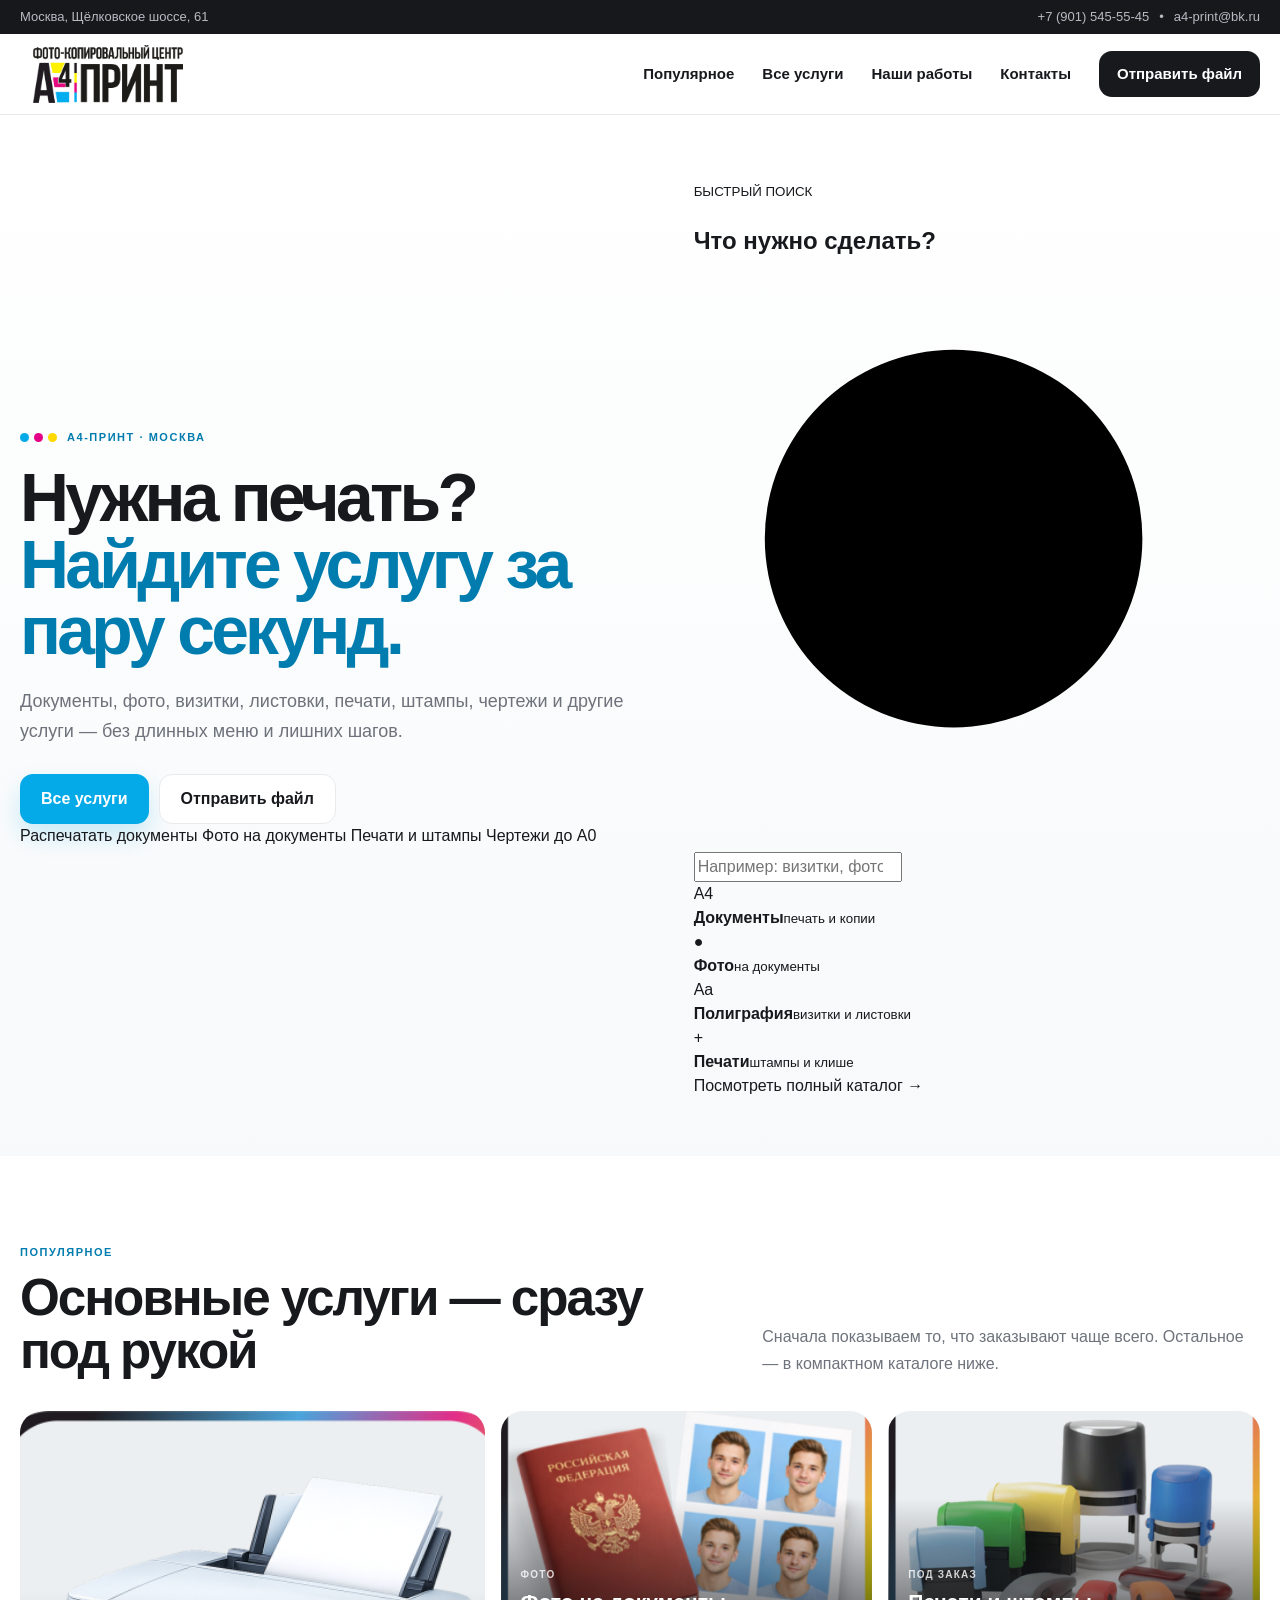
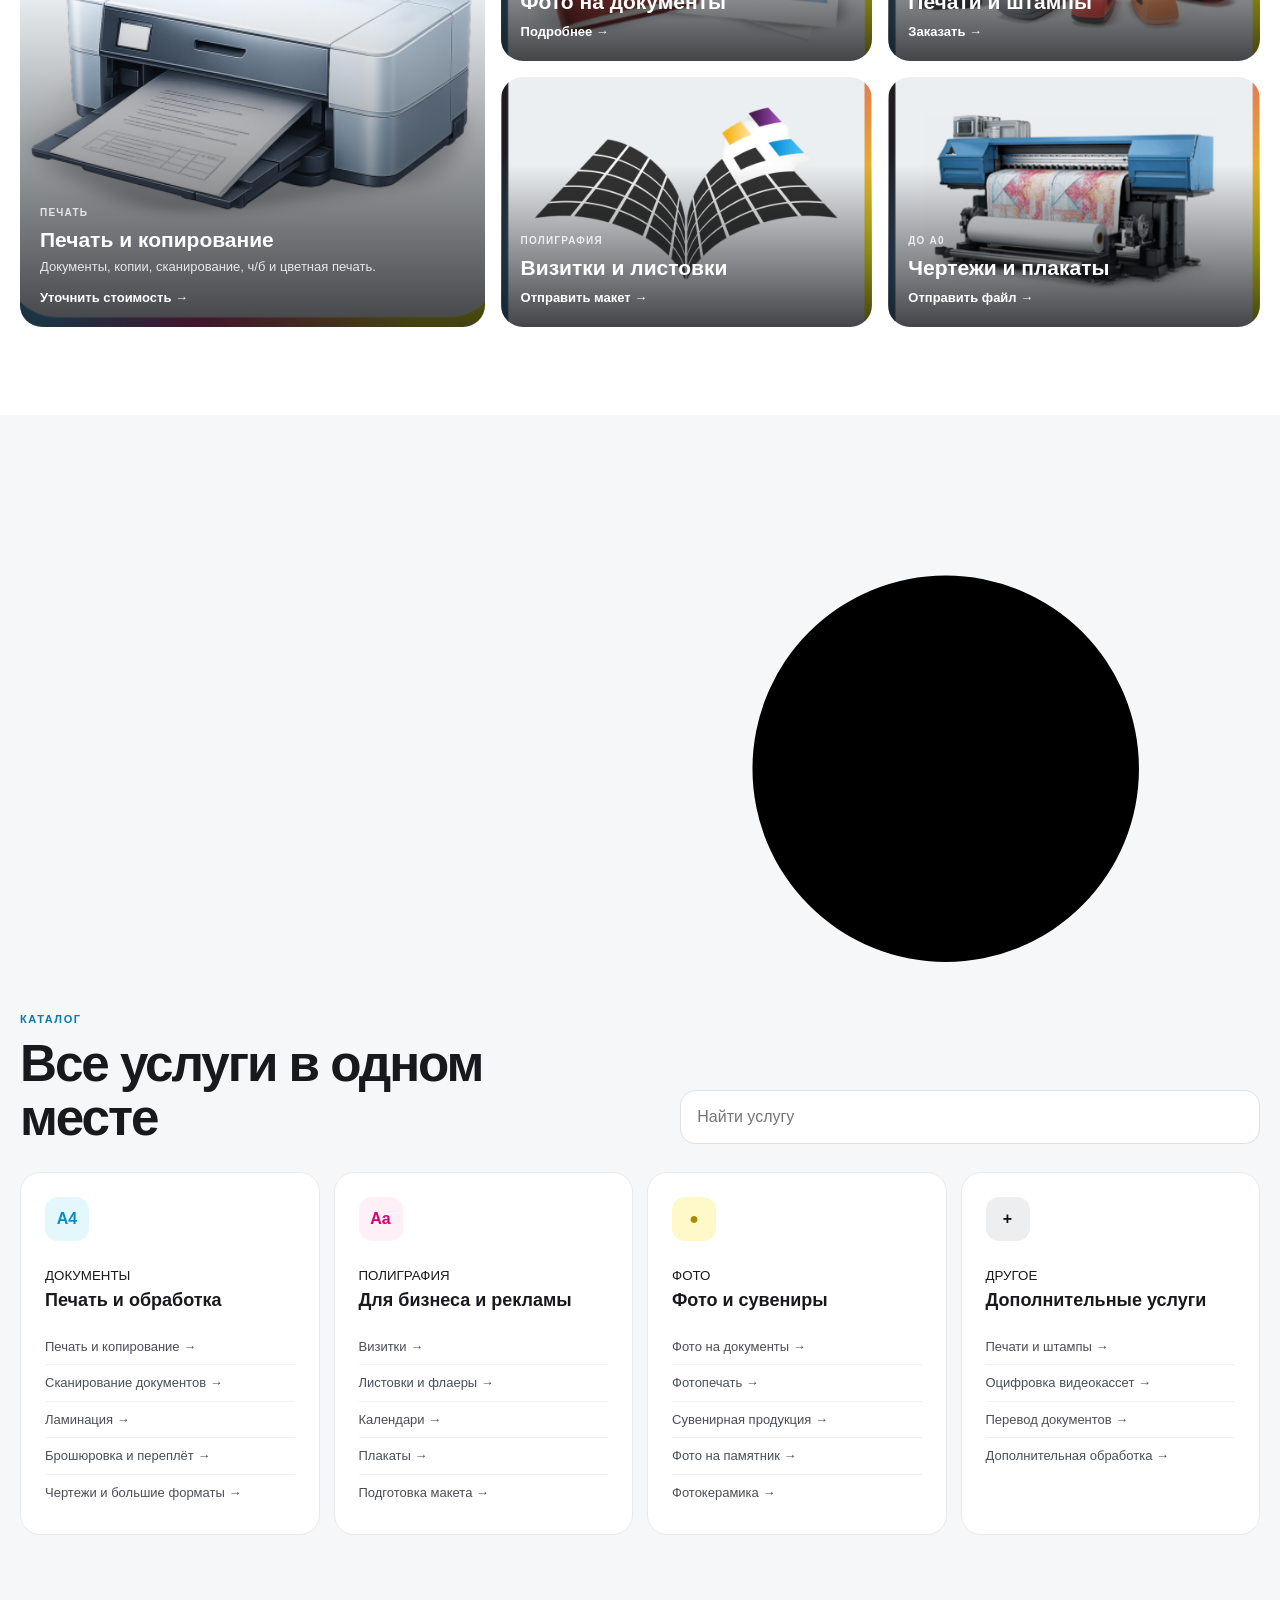
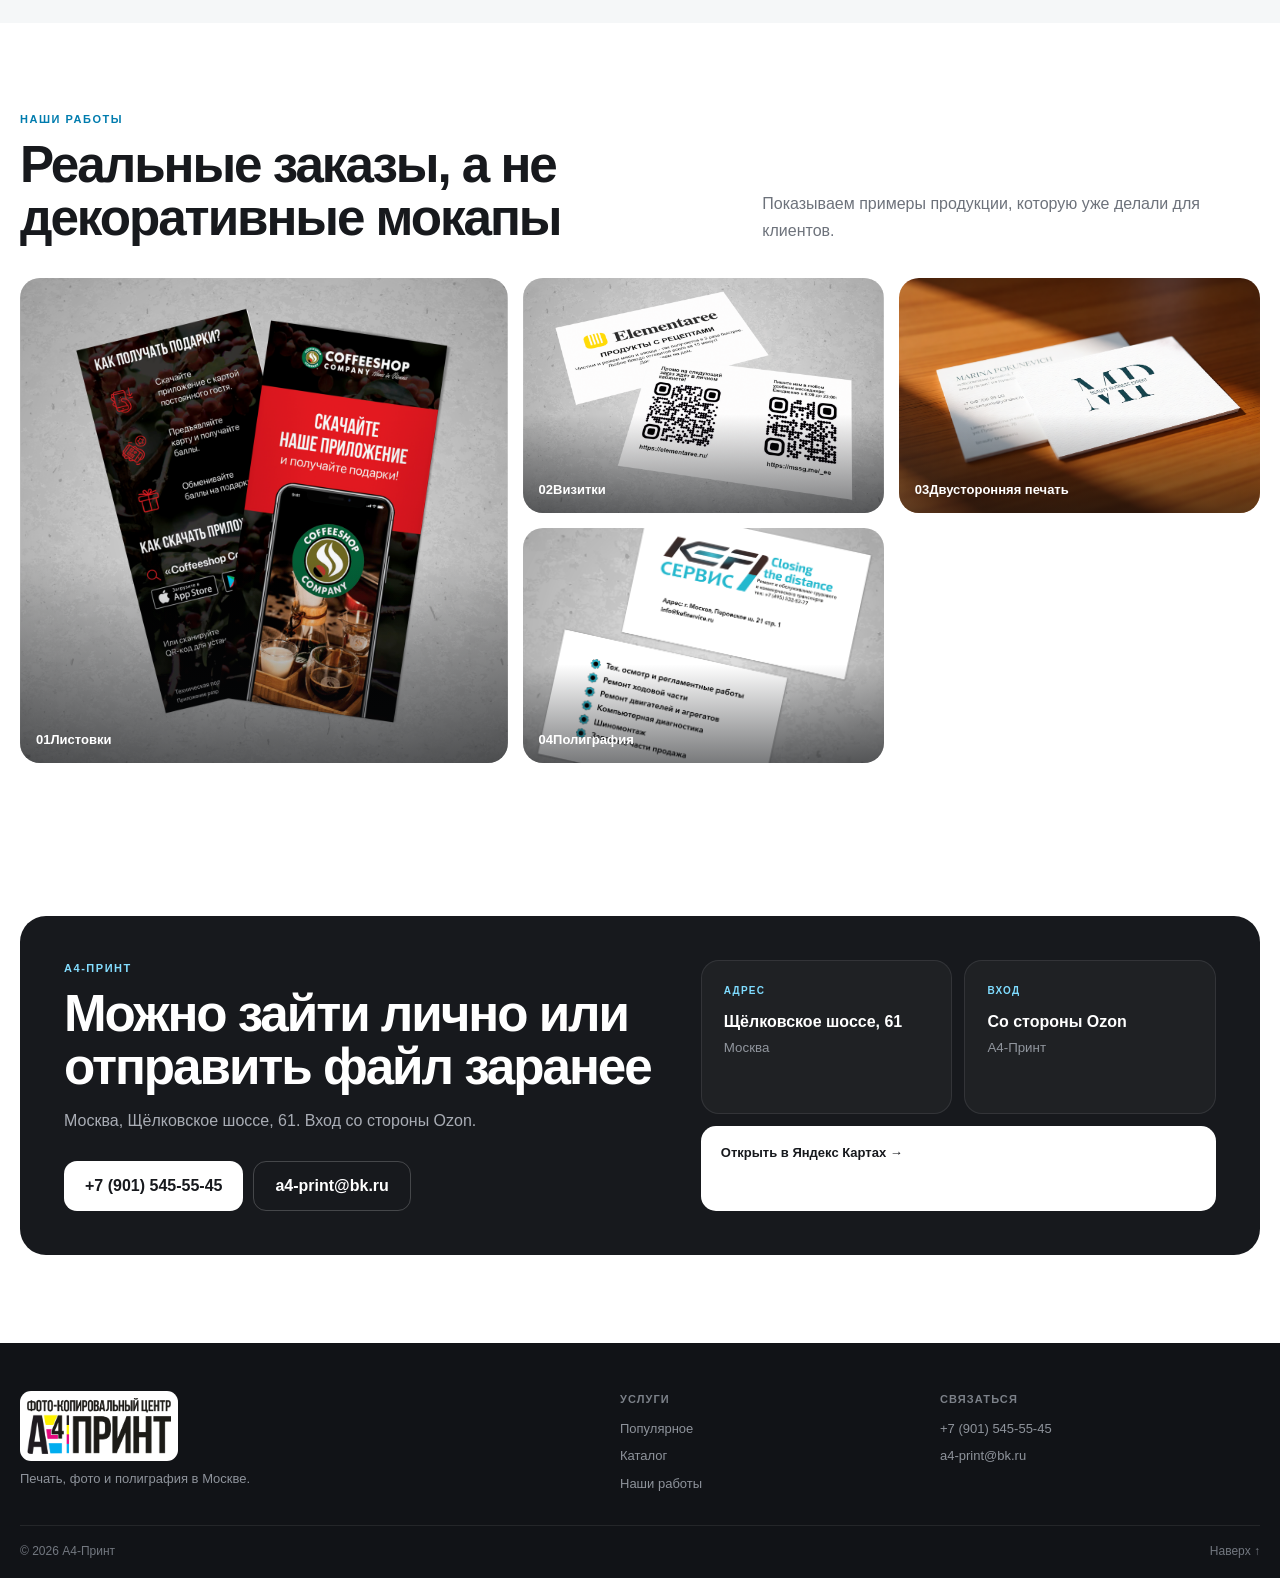
==== commit 0c27918c: "Polish homepage service discovery" ====
--- a/index.html
+++ b/index.html
@@ -28,34 +28,43 @@
 <section class="hero">
   <div class="shell hero-grid">
     <div class="hero-copy">
-      <p class="eyebrow"><span></span> КОПИРОВАЛЬНЫЙ ЦЕНТР А4‑ПРИНТ</p>
-      <h1>Печать и полиграфия <em>без лишних шагов</em></h1>
-      <p class="hero-lead">Выберите готовую услугу или просто отправьте файл — поможем разобраться с форматом, материалом и изготовлением.</p>
+      <p class="eyebrow"><span></span> А4‑ПРИНТ · МОСКВА</p>
+      <h1>Нужна печать? <em>Найдите услугу за пару секунд.</em></h1>
+      <p class="hero-lead">Документы, фото, визитки, листовки, печати, штампы, чертежи и другие услуги — без длинных меню и лишних шагов.</p>
       <div class="hero-actions">
-        <a class="btn primary" href="#popular">Выбрать услугу</a>
-        <a class="btn secondary" href="tel:+79015455545">Позвонить</a>
-      </div>
-      <div class="trust-row">
-        <div><strong>А4 → А0</strong><span>документы и чертежи</span></div>
-        <div><strong>Фото</strong><span>на документы и печать</span></div>
-        <div><strong>Под заказ</strong><span>печати и полиграфия</span></div>
-      </div>
-    </div>
-
-    <aside class="quick-order">
-      <div class="quick-order-head">
-        <div><small>БЫСТРЫЙ ЗАКАЗ</small><h2>Что вам нужно?</h2></div>
-        <span class="status-dot">работаем</span>
-      </div>
-      <div class="task-grid">
-        <a href="#service-print"><b>Документы</b><span>Распечатать / скопировать</span></a>
-        <a href="#service-photo"><b>Фото</b><span>На документы</span></a>
-        <a href="#service-stamps"><b>Печати</b><span>Печати и штампы</span></a>
-        <a href="#service-poly"><b>Полиграфия</b><span>Визитки / листовки</span></a>
-        <a href="#service-wide"><b>А0</b><span>Чертежи / плакаты</span></a>
-        <a href="mailto:a4-print@bk.ru?subject=Заказ%20в%20А4-Принт" class="task-accent"><b>Отправить файл</b><span>a4-print@bk.ru →</span></a>
-      </div>
-      <p class="quick-note">Не нашли нужное? <a href="tel:+79015455545">Позвоните — подскажем.</a></p>
+        <a class="btn primary" href="#catalog">Все услуги</a>
+        <a class="btn secondary" href="mailto:a4-print@bk.ru?subject=Заказ%20в%20А4-Принт">Отправить файл</a>
+      </div>
+      <div class="hero-chips">
+        <a href="#service-print">Распечатать документы</a>
+        <a href="#service-photo">Фото на документы</a>
+        <a href="#service-stamps">Печати и штампы</a>
+        <a href="#service-wide">Чертежи до А0</a>
+      </div>
+    </div>
+
+    <aside class="service-finder">
+      <div class="finder-head">
+        <div>
+          <small>БЫСТРЫЙ ПОИСК</small>
+          <h2>Что нужно сделать?</h2>
+        </div>
+        <div class="finder-mark"><span></span><span></span><span></span></div>
+      </div>
+
+      <label class="finder-search">
+        <svg viewBox="0 0 24 24" aria-hidden="true"><path d="m21 21-4.35-4.35m2.35-5.65a8 8 0 1 1-16 0 8 8 0 0 1 16 0Z"/></svg>
+        <input id="heroSearch" type="search" placeholder="Например: визитки, фото, ламинация…">
+      </label>
+
+      <div class="finder-grid">
+        <a href="#service-print"><span class="finder-code cyan">A4</span><div><b>Документы</b><small>печать и копии</small></div></a>
+        <a href="#service-photo"><span class="finder-code magenta">●</span><div><b>Фото</b><small>на документы</small></div></a>
+        <a href="#service-poly"><span class="finder-code yellow">Aa</span><div><b>Полиграфия</b><small>визитки и листовки</small></div></a>
+        <a href="#service-stamps"><span class="finder-code dark">+</span><div><b>Печати</b><small>штампы и клише</small></div></a>
+      </div>
+
+      <a class="finder-all" href="#catalog">Посмотреть полный каталог <span>→</span></a>
     </aside>
   </div>
 </section>
@@ -63,14 +72,19 @@
 <section class="popular section" id="popular">
   <div class="shell">
     <div class="section-head">
-      <div><p class="section-kicker">ПОПУЛЯРНЫЕ УСЛУГИ</p><h2>То, за чем приходят чаще всего</h2></div>
-      <p>Основные услуги вынесены отдельно, чтобы не искать их в большом каталоге.</p>
+      <div><p class="section-kicker">ПОПУЛЯРНОЕ</p><h2>Основные услуги — сразу под рукой</h2></div>
+      <p>Сначала показываем то, что заказывают чаще всего. Остальное — в компактном каталоге ниже.</p>
     </div>
 
     <div class="popular-grid">
       <article class="popular-card large" id="service-print">
         <img src="images/rapechatka_kv.png" alt="Печать и копирование">
-        <div class="card-overlay"><span>ПЕЧАТЬ</span><h3>Печать и копирование</h3><p>Документы, копии, сканирование, ч/б и цветная печать.</p><a href="tel:+79015455545">Уточнить стоимость →</a></div>
+        <div class="card-overlay">
+          <span>ПЕЧАТЬ</span>
+          <h3>Печать и копирование</h3>
+          <p>Документы, копии, сканирование, ч/б и цветная печать.</p>
+          <a href="tel:+79015455545">Уточнить стоимость →</a>
+        </div>
       </article>
       <article class="popular-card" id="service-photo">
         <img src="images/foto_na-document_kv.png" alt="Фото на документы">
@@ -96,46 +110,50 @@
   <div class="shell">
     <div class="catalog-top">
       <div><p class="section-kicker">КАТАЛОГ</p><h2>Все услуги в одном месте</h2></div>
-      <div class="service-search"><input id="serviceSearch" type="search" placeholder="Найти услугу: визитки, ламинация, фото…"><button id="clearSearch" aria-label="Очистить">×</button></div>
+      <label class="service-search">
+        <svg viewBox="0 0 24 24" aria-hidden="true"><path d="m21 21-4.35-4.35m2.35-5.65a8 8 0 1 1-16 0 8 8 0 0 1 16 0Z"/></svg>
+        <input id="serviceSearch" type="search" placeholder="Найти услугу">
+        <button id="clearSearch" aria-label="Очистить">×</button>
+      </label>
     </div>
 
     <div class="catalog-grid" id="catalogGrid">
       <section class="catalog-group" data-search="печать документы копирование сканирование чертежи а0 а1 а2 а3 а4 ламинация брошюровка переплет">
-        <div class="catalog-icon cyan">A4</div>
-        <h3>Документы и печать</h3>
-        <a href="tel:+79015455545">Печать и копирование</a>
-        <a href="tel:+79015455545">Сканирование документов</a>
-        <a href="tel:+79015455545">Ламинация</a>
-        <a href="tel:+79015455545">Брошюровка и переплёт</a>
-        <a href="tel:+79015455545">Чертежи и большие форматы</a>
-      </section>
+        <div class="catalog-title"><div class="catalog-icon cyan">A4</div><div><small>ДОКУМЕНТЫ</small><h3>Печать и обработка</h3></div></div>
+        <a href="tel:+79015455545">Печать и копирование <span>→</span></a>
+        <a href="tel:+79015455545">Сканирование документов <span>→</span></a>
+        <a href="tel:+79015455545">Ламинация <span>→</span></a>
+        <a href="tel:+79015455545">Брошюровка и переплёт <span>→</span></a>
+        <a href="tel:+79015455545">Чертежи и большие форматы <span>→</span></a>
+      </section>
+
       <section class="catalog-group" data-search="полиграфия визитки листовки календари буклеты плакаты макет дизайн">
-        <div class="catalog-icon magenta">Aa</div>
-        <h3>Полиграфия</h3>
-        <a href="mailto:a4-print@bk.ru?subject=Визитки">Визитки</a>
-        <a href="mailto:a4-print@bk.ru?subject=Листовки">Листовки и флаеры</a>
-        <a href="mailto:a4-print@bk.ru?subject=Календари">Календари</a>
-        <a href="mailto:a4-print@bk.ru?subject=Плакаты">Плакаты</a>
-        <a href="mailto:a4-print@bk.ru?subject=Макет">Подготовка макета</a>
-      </section>
+        <div class="catalog-title"><div class="catalog-icon magenta">Aa</div><div><small>ПОЛИГРАФИЯ</small><h3>Для бизнеса и рекламы</h3></div></div>
+        <a href="mailto:a4-print@bk.ru?subject=Визитки">Визитки <span>→</span></a>
+        <a href="mailto:a4-print@bk.ru?subject=Листовки">Листовки и флаеры <span>→</span></a>
+        <a href="mailto:a4-print@bk.ru?subject=Календари">Календари <span>→</span></a>
+        <a href="mailto:a4-print@bk.ru?subject=Плакаты">Плакаты <span>→</span></a>
+        <a href="mailto:a4-print@bk.ru?subject=Макет">Подготовка макета <span>→</span></a>
+      </section>
+
       <section class="catalog-group" data-search="фото документы фотопечать сувениры кружки подарки памятник фотокерамика">
-        <div class="catalog-icon yellow">●</div>
-        <h3>Фото и сувениры</h3>
-        <a href="tel:+79015455545">Фото на документы</a>
-        <a href="tel:+79015455545">Фотопечать</a>
-        <a href="tel:+79015455545">Сувенирная продукция</a>
-        <a href="tel:+79015455545">Фото на памятник</a>
-        <a href="tel:+79015455545">Фотокерамика</a>
-      </section>
-      <section class="catalog-group" data-search="печати штампы оцифровка видеокассет vhs перевод документы">
-        <div class="catalog-icon dark">+</div>
-        <h3>Другие услуги</h3>
-        <a href="tel:+79015455545">Печати и штампы</a>
-        <a href="tel:+79015455545">Оцифровка видеокассет</a>
-        <a href="tel:+79015455545">Перевод документов</a>
-        <a href="tel:+79015455545">Дополнительная обработка</a>
-      </section>
-    </div>
+        <div class="catalog-title"><div class="catalog-icon yellow">●</div><div><small>ФОТО</small><h3>Фото и сувениры</h3></div></div>
+        <a href="tel:+79015455545">Фото на документы <span>→</span></a>
+        <a href="tel:+79015455545">Фотопечать <span>→</span></a>
+        <a href="tel:+79015455545">Сувенирная продукция <span>→</span></a>
+        <a href="tel:+79015455545">Фото на памятник <span>→</span></a>
+        <a href="tel:+79015455545">Фотокерамика <span>→</span></a>
+      </section>
+
+      <section class="catalog-group" data-search="печати штампы оцифровка видеокассет vhs перевод документы дополнительные услуги">
+        <div class="catalog-title"><div class="catalog-icon dark">+</div><div><small>ДРУГОЕ</small><h3>Дополнительные услуги</h3></div></div>
+        <a href="tel:+79015455545">Печати и штампы <span>→</span></a>
+        <a href="tel:+79015455545">Оцифровка видеокассет <span>→</span></a>
+        <a href="tel:+79015455545">Перевод документов <span>→</span></a>
+        <a href="tel:+79015455545">Дополнительная обработка <span>→</span></a>
+      </section>
+    </div>
+
     <div id="catalogEmpty" class="catalog-empty" hidden>Ничего не нашли. <a href="tel:+79015455545">Позвоните нам</a> — возможно, мы можем это сделать.</div>
   </div>
 </section>
@@ -143,14 +161,14 @@
 <section class="works section" id="works">
   <div class="shell">
     <div class="section-head">
-      <div><p class="section-kicker">НАШИ РАБОТЫ</p><h2>Не картинки из каталога — реальные заказы</h2></div>
-      <p>Примеры продукции, которую уже делали для клиентов.</p>
+      <div><p class="section-kicker">НАШИ РАБОТЫ</p><h2>Реальные заказы, а не декоративные мокапы</h2></div>
+      <p>Показываем примеры продукции, которую уже делали для клиентов.</p>
     </div>
     <div class="works-grid">
-      <figure class="work big"><img src="images/raboti/listovka_coffe_shop.png" alt="Листовки"><figcaption>Листовки</figcaption></figure>
-      <figure class="work"><img src="images/raboti/vizitaka_elementary.png" alt="Визитки"><figcaption>Визитки</figcaption></figure>
-      <figure class="work"><img src="images/raboti/vizitka_mp.png" alt="Визитки"><figcaption>Двусторонняя печать</figcaption></figure>
-      <figure class="work"><img src="images/raboti/vizitki_kef.png" alt="Визитки"><figcaption>Полиграфия</figcaption></figure>
+      <figure class="work big"><img src="images/raboti/listovka_coffe_shop.png" alt="Листовки"><figcaption><span>01</span>Листовки</figcaption></figure>
+      <figure class="work"><img src="images/raboti/vizitaka_elementary.png" alt="Визитки"><figcaption><span>02</span>Визитки</figcaption></figure>
+      <figure class="work"><img src="images/raboti/vizitka_mp.png" alt="Визитки"><figcaption><span>03</span>Двусторонняя печать</figcaption></figure>
+      <figure class="work"><img src="images/raboti/vizitki_kef.png" alt="Визитки"><figcaption><span>04</span>Полиграфия</figcaption></figure>
     </div>
   </div>
 </section>
@@ -158,8 +176,8 @@
 <section class="contact section" id="contacts">
   <div class="shell contact-card">
     <div class="contact-copy">
-      <p class="section-kicker light">КОНТАКТЫ</p>
-      <h2>Можно просто зайти или отправить файл заранее</h2>
+      <p class="section-kicker light">А4‑ПРИНТ</p>
+      <h2>Можно зайти лично или отправить файл заранее</h2>
       <p>Москва, Щёлковское шоссе, 61. Вход со стороны Ozon.</p>
       <div class="contact-actions">
         <a class="btn white" href="tel:+79015455545">+7 (901) 545‑55‑45</a>
--- a/style.css
+++ b/style.css
@@ -1,156 +1 @@
-:root{
-  --ink:#15171b;--muted:#6e737d;--line:#e9ebee;--soft:#f5f7f8;--white:#fff;
-  --cyan:#00a7e7;--cyan-dark:#007cae;--magenta:#e60087;--yellow:#ffd900;
-  --radius:22px;--shadow:0 18px 50px rgba(22,26,33,.08)
-}
-*{box-sizing:border-box}
-html{scroll-behavior:smooth}
-body{margin:0;font-family:Inter,ui-sans-serif,-apple-system,BlinkMacSystemFont,"Segoe UI",sans-serif;color:var(--ink);background:#fff;line-height:1.5;-webkit-font-smoothing:antialiased}
-a{color:inherit;text-decoration:none}
-img{display:block;width:100%;max-width:100%}
-button{font:inherit}
-.shell{width:min(calc(100% - 40px),1240px);margin:0 auto}
-.topbar{background:#15171b;color:#b7bac0;font-size:13px}
-.topbar__inner{height:34px;display:flex;align-items:center;justify-content:space-between;gap:20px}
-.topbar__inner div{display:flex;align-items:center;gap:10px}
-.topbar a:hover{color:#fff}.sep{opacity:.45}
-.site-header{position:sticky;top:0;z-index:50;background:rgba(255,255,255,.95);backdrop-filter:blur(14px);border-bottom:1px solid var(--line)}
-.header-main{height:82px;display:flex;align-items:center;justify-content:space-between;gap:32px}
-.brand img{width:178px;max-height:58px;object-fit:contain}
-.nav{display:flex;align-items:center;gap:28px;font-size:15px;font-weight:650}
-.nav>a:not(.nav-phone){position:relative;padding:10px 0}
-.nav>a:not(.nav-phone):after{content:"";position:absolute;left:0;right:100%;bottom:4px;height:2px;background:var(--cyan);transition:.2s}
-.nav>a:not(.nav-phone):hover:after{right:0}
-.nav-phone{padding:12px 18px;border-radius:14px;background:var(--ink);color:#fff}
-.menu-button{display:none;width:44px;height:44px;border:0;border-radius:12px;background:var(--soft);align-items:center;justify-content:center;flex-direction:column;gap:5px}
-.menu-button span{width:19px;height:2px;background:var(--ink)}
-.hero{padding:68px 0 58px;background:linear-gradient(180deg,#fff 0%,#f7f9fa 100%);overflow:hidden}
-.hero-grid{display:grid;grid-template-columns:1fr .94fr;gap:72px;align-items:center}
-.hero-label{display:flex;align-items:center;gap:10px;font-size:12px;font-weight:800;letter-spacing:.12em;color:#676c75}
-.dot{width:9px;height:9px;border-radius:50%;background:var(--cyan);box-shadow:15px 0 0 var(--magenta),30px 0 0 var(--yellow);margin-right:28px}
-h1,h2,h3,p{margin-top:0}
-h1{margin:22px 0 24px;max-width:720px;font-size:clamp(46px,5.15vw,74px);line-height:.99;letter-spacing:-.055em;font-weight:780}
-h1 span{color:var(--cyan-dark)}
-.hero-text{max-width:650px;margin-bottom:0;color:var(--muted);font-size:18px;line-height:1.65}
-.hero-actions{display:flex;flex-wrap:wrap;gap:11px;margin-top:30px}
-.btn{min-height:52px;padding:0 22px;border-radius:14px;display:inline-flex;align-items:center;justify-content:center;font-size:15px;font-weight:750;transition:transform .18s,box-shadow .18s}
-.btn:hover{transform:translateY(-2px)}
-.btn-primary{background:var(--cyan);color:#fff;box-shadow:0 12px 28px rgba(0,167,231,.22)}
-.btn-light{background:#fff;border:1px solid var(--line)}
-.btn-white{background:#fff;color:var(--ink)}
-.hero-meta{display:grid;grid-template-columns:repeat(3,1fr);gap:0;margin-top:42px;border-top:1px solid var(--line)}
-.hero-meta div{padding:20px 22px 0 0}
-.hero-meta strong{display:block;font-size:17px}
-.hero-meta span{display:block;margin-top:2px;color:var(--muted);font-size:12px}
-.hero-showcase{display:grid;grid-template-columns:1.3fr .9fr;grid-template-rows:1fr 1fr;gap:14px;min-height:520px}
-.showcase{position:relative;overflow:hidden;border-radius:26px;background:#eceff1;box-shadow:var(--shadow)}
-.showcase-main{grid-row:1/3}
-.showcase img{height:100%;object-fit:cover;transition:transform .45s}
-.showcase:hover img{transform:scale(1.035)}
-.showcase:after{content:"";position:absolute;inset:0;background:linear-gradient(180deg,transparent 55%,rgba(10,12,15,.55))}
-.showcase-caption,.mini-label{position:absolute;z-index:2;left:18px;right:18px;bottom:18px;color:#fff}
-.showcase-caption span{display:block;margin-bottom:5px;font-size:11px;letter-spacing:.12em;text-transform:uppercase;opacity:.78}
-.showcase-caption strong{font-size:20px;line-height:1.15}
-.mini-label{font-size:14px;font-weight:750}
-.fast-links{position:relative;z-index:3;margin-top:-14px}
-.fast-links__grid{display:grid;grid-template-columns:repeat(4,1fr);overflow:hidden;border:1px solid var(--line);border-radius:20px;background:#fff;box-shadow:0 14px 42px rgba(15,18,24,.07)}
-.fast-links__grid a{min-height:120px;padding:22px 24px;display:flex;flex-direction:column;justify-content:center;border-right:1px solid var(--line);transition:background .18s}
-.fast-links__grid a:hover{background:#f8f9fa}
-.fast-links__grid a:last-child{border-right:0}
-.fast-links__grid span{margin-bottom:8px;color:var(--cyan-dark);font-size:12px;font-weight:800}
-.fast-links__grid strong{font-size:15px}
-.fast-links__grid small{margin-top:4px;color:var(--muted);font-size:12px}
-.fast-links__grid .fast-accent{background:var(--ink);color:#fff}
-.fast-links__grid .fast-accent:hover{background:#22262b}
-.fast-links__grid .fast-accent span,.fast-links__grid .fast-accent small{color:#aeb2b9}
-.section{padding:90px 0}
-.section-head{display:grid;grid-template-columns:1.1fr .8fr;gap:60px;align-items:end;margin-bottom:38px}
-.kicker{margin:0 0 10px;color:var(--cyan-dark);font-size:11px;letter-spacing:.14em;font-weight:850}
-.section-head h2,.about-copy h2,.contact-grid h2{margin-bottom:0;font-size:clamp(34px,4vw,52px);line-height:1.04;letter-spacing:-.04em}
-.section-head>p{margin-bottom:0;color:var(--muted);font-size:15px;line-height:1.7}
-.service-grid{display:grid;grid-template-columns:repeat(3,1fr);gap:18px}
-.service-card{overflow:hidden;border:1px solid var(--line);border-radius:var(--radius);background:#fff;transition:transform .2s,box-shadow .2s,border-color .2s}
-.service-card:hover{transform:translateY(-4px);box-shadow:var(--shadow);border-color:transparent}
-.service-card>img{aspect-ratio:16/10;object-fit:cover;background:#eef1f2}
-.service-card__body{padding:22px}
-.service-card__body>span{display:block;margin-bottom:8px;color:var(--cyan-dark);font-size:10px;letter-spacing:.13em;font-weight:850}
-.service-card h3{margin-bottom:8px;font-size:21px;line-height:1.15}
-.service-card p{min-height:63px;margin-bottom:16px;color:var(--muted);font-size:14px}
-.service-card a{font-size:14px;font-weight:750;color:var(--cyan-dark)}
-.more-services{display:flex;align-items:flex-start;gap:24px;margin-top:26px;padding:22px 0;border-top:1px solid var(--line)}
-.more-services>span{min-width:92px;color:var(--muted);font-size:13px}
-.more-services>div{display:flex;flex-wrap:wrap;gap:9px}
-.more-services a{padding:8px 12px;border:1px solid var(--line);border-radius:999px;background:#fff;font-size:13px}
-.works-section{background:#f4f6f7}
-.works-grid{display:grid;grid-template-columns:1.35fr 1fr 1fr;grid-template-rows:repeat(2,250px);gap:16px}
-.work{position:relative;margin:0;overflow:hidden;border-radius:22px;background:#e8ebed}
-.work-wide{grid-row:1/3}
-.work img{height:100%;object-fit:cover;transition:transform .45s}
-.work:hover img{transform:scale(1.035)}
-.work:after{content:"";position:absolute;inset:0;background:linear-gradient(180deg,transparent 60%,rgba(11,13,16,.55))}
-.work figcaption{position:absolute;z-index:2;left:18px;bottom:16px;color:#fff;font-size:13px;font-weight:750}
-.about-section{padding-top:70px}
-.about-card{display:grid;grid-template-columns:1.05fr .95fr;gap:38px;padding:48px;border-radius:28px;background:var(--ink);color:#fff}
-.kicker-light{color:#8fdfff}
-.about-copy p:not(.kicker){max-width:600px;color:#aeb2b9;line-height:1.7}
-.about-points{display:grid;grid-template-columns:1fr 1fr;gap:12px}
-.about-points>div{padding:22px;border:1px solid rgba(255,255,255,.09);border-radius:18px;background:rgba(255,255,255,.035)}
-.about-points span{display:block;margin-bottom:20px;color:#73d8ff;font-size:11px;font-weight:850}
-.about-points strong{display:block;font-size:16px}
-.about-points p{margin:5px 0 0;color:#989da5;font-size:13px}
-.contact-section{padding-top:74px}
-.contact-grid{display:grid;grid-template-columns:1fr .9fr;gap:22px}
-.contact-lead{max-width:560px;color:var(--muted);font-size:16px}
-.contact-items{margin-top:28px}
-.contact-items a{display:flex;align-items:center;justify-content:space-between;gap:24px;padding:15px 0;border-bottom:1px solid var(--line)}
-.contact-items span{color:var(--muted);font-size:13px}
-.contact-items strong{font-size:16px}
-.location-card{position:relative;overflow:hidden;min-height:360px;padding:36px;border-radius:26px;background:linear-gradient(145deg,#dff6ff,#f6fbfd);display:flex;align-items:flex-end}
-.location-card:before,.location-card:after{content:"";position:absolute;width:530px;height:64px;left:-110px;top:100px;border-radius:999px;background:rgba(0,167,231,.12);transform:rotate(-18deg)}
-.location-card:after{left:50px;top:215px;height:44px;background:rgba(230,0,135,.08)}
-.location-card>div:last-child{position:relative;z-index:2;display:flex;flex-direction:column}
-.location-card span{font-size:11px;letter-spacing:.13em;color:var(--cyan-dark);font-weight:850}
-.location-card strong{margin-top:5px;font-size:24px}
-.location-card p{margin:5px 0 0;color:var(--muted);font-size:14px}
-.location-mark{position:absolute;z-index:3;right:28%;top:30%;width:62px;height:62px;border-radius:20px 20px 20px 5px;background:var(--ink);color:#fff;display:grid;place-items:center;font-weight:900;transform:rotate(-45deg)}
-.location-mark::first-letter{transform:rotate(45deg)}
-.footer{padding:48px 0 18px;background:#111318;color:#fff}
-.footer-main{display:grid;grid-template-columns:1.4fr .7fr .8fr;gap:42px;padding-bottom:34px}
-.footer-main>div{display:flex;flex-direction:column;gap:8px}
-.footer-main img{width:160px;padding:7px;border-radius:12px;background:#fff}
-.footer-main p,.footer-main a{margin:0;color:#8e939b;font-size:13px}
-.footer-main strong{margin-bottom:3px;color:#7f848c;font-size:11px;letter-spacing:.1em;text-transform:uppercase}
-.footer-bottom{display:flex;justify-content:space-between;padding-top:16px;border-top:1px solid rgba(255,255,255,.08);color:#777d85;font-size:12px}
-.mobile-actions{display:none}
-
-@media(max-width:1000px){
-  .hero-grid{gap:34px}.hero-showcase{min-height:460px}
-  .service-grid{grid-template-columns:repeat(2,1fr)}
-  .works-grid{grid-template-columns:1.2fr 1fr;grid-template-rows:repeat(3,220px)}
-  .work-wide{grid-row:1/3}.works-grid .work:last-child{grid-column:1/3}
-  .about-card{grid-template-columns:1fr}.contact-grid{grid-template-columns:1fr 1fr}
-}
-@media(max-width:820px){
-  .topbar{display:none}.header-main{height:72px}.brand img{width:154px}.menu-button{display:flex}
-  .nav{position:absolute;display:none;left:20px;right:20px;top:65px;padding:12px;flex-direction:column;align-items:stretch;gap:3px;border:1px solid var(--line);border-radius:16px;background:#fff;box-shadow:var(--shadow)}
-  .nav.open{display:flex}.nav a{padding:12px 14px!important;border-radius:10px}.nav a:after{display:none}
-  .hero{padding-top:48px}.hero-grid{grid-template-columns:1fr}.hero-showcase{min-height:520px;max-width:700px}
-  .fast-links__grid{grid-template-columns:1fr 1fr}.fast-links__grid a:nth-child(2){border-right:0}.fast-links__grid a:nth-child(-n+2){border-bottom:1px solid var(--line)}
-  .section-head{grid-template-columns:1fr;gap:14px;align-items:start}
-  .contact-grid{grid-template-columns:1fr}
-  .footer-main{grid-template-columns:1fr 1fr}.footer-main>div:first-child{grid-column:1/3}
-}
-@media(max-width:600px){
-  body{padding-bottom:74px}.shell{width:min(calc(100% - 28px),1240px)}.section{padding:62px 0}
-  h1{font-size:clamp(40px,12vw,56px)}.hero-text{font-size:16px}.hero-actions .btn{flex:1}
-  .hero-meta{grid-template-columns:1fr 1fr}.hero-meta div:last-child{grid-column:1/3}
-  .hero-showcase{min-height:390px;gap:9px}.showcase{border-radius:18px}.showcase-caption,.mini-label{left:12px;right:12px;bottom:12px}.showcase-caption strong{font-size:15px}.mini-label{font-size:12px}
-  .fast-links{margin-top:0;padding-top:12px}.fast-links__grid{grid-template-columns:1fr}.fast-links__grid a{min-height:94px;border-right:0!important;border-bottom:1px solid var(--line)!important}.fast-links__grid a:last-child{border-bottom:0!important}
-  .service-grid{grid-template-columns:1fr}.service-card p{min-height:0}.more-services{flex-direction:column;gap:10px}
-  .works-grid{grid-template-columns:1fr 1fr;grid-template-rows:260px 170px 170px}.work-wide{grid-column:1/3;grid-row:auto}.works-grid .work:last-child{grid-column:auto}
-  .about-card{padding:28px;border-radius:22px}.about-points{grid-template-columns:1fr}
-  .contact-items a{align-items:flex-start;flex-direction:column;gap:2px}.location-card{min-height:300px;padding:28px}
-  .footer-main{grid-template-columns:1fr}.footer-main>div:first-child{grid-column:auto}.footer-bottom{flex-direction:column;gap:8px}
-  .mobile-actions{position:fixed;z-index:90;left:10px;right:10px;bottom:10px;display:grid;grid-template-columns:repeat(3,1fr);padding:6px;border-radius:17px;background:rgba(17,19,24,.96);box-shadow:0 12px 34px rgba(0,0,0,.24)}
-  .mobile-actions a{display:flex;align-items:center;justify-content:center;flex-direction:column;gap:1px;color:#fff;font-size:16px}.mobile-actions span{font-size:10px;font-weight:700}
-}+:root{--ink:#17191d;--muted:#6d727b;--line:#e8eaed;--soft:#f5f7f8;--cyan:#04a9e7;--cyan-dark:#007cae;--magenta:#e40086;--yellow:#ffd900;--shadow:0 18px 45px rgba(18,22,28,.08)}*{box-sizing:border-box}html{scroll-behavior:smooth}body{margin:0;font-family:Inter,ui-sans-serif,-apple-system,BlinkMacSystemFont,"Segoe UI",sans-serif;color:var(--ink);background:#fff;line-height:1.5;-webkit-font-smoothing:antialiased}a{color:inherit;text-decoration:none}img{display:block;width:100%;max-width:100%}button,input{font:inherit}.shell{width:min(calc(100% - 40px),1240px);margin:auto}.topbar{background:#16181c;color:#b7bbc2;font-size:13px}.topbar-inner{height:34px;display:flex;align-items:center;justify-content:space-between;gap:24px}.topbar-inner>div{display:flex;gap:10px}.site-header{position:sticky;top:0;z-index:50;border-bottom:1px solid var(--line);background:rgba(255,255,255,.96);backdrop-filter:blur(14px)}.header-main{height:80px;display:flex;align-items:center;justify-content:space-between;gap:30px}.brand img{width:176px;max-height:58px;object-fit:contain}.header-main nav{display:flex;align-items:center;gap:28px;font-size:15px;font-weight:700}.header-main nav>a:not(.header-order){padding:10px 0}.header-order{padding:12px 18px;border-radius:13px;background:var(--ink);color:#fff}.menu-button{display:none;width:44px;height:44px;border:0;border-radius:12px;background:var(--soft);flex-direction:column;align-items:center;justify-content:center;gap:5px}.menu-button span{width:19px;height:2px;background:var(--ink)}.hero{padding:64px 0 58px;background:linear-gradient(180deg,#fff 0%,#f7f9fa 100%)}.hero-grid{display:grid;grid-template-columns:1fr .92fr;gap:58px;align-items:center}.eyebrow,.section-kicker{margin:0;color:var(--cyan-dark);font-size:11px;letter-spacing:.14em;font-weight:850}.eyebrow{display:flex;align-items:center;gap:11px}.eyebrow span{width:9px;height:9px;border-radius:50%;background:var(--cyan);box-shadow:14px 0 var(--magenta),28px 0 var(--yellow);margin-right:27px}h1{margin:20px 0 22px;max-width:720px;font-size:clamp(46px,5.3vw,76px);line-height:.98;letter-spacing:-.055em}h1 em{font-style:normal;color:var(--cyan-dark)}.hero-lead{max-width:650px;margin:0;color:var(--muted);font-size:18px;line-height:1.65}.hero-actions{display:flex;flex-wrap:wrap;gap:10px;margin-top:28px}.btn{min-height:50px;display:inline-flex;align-items:center;justify-content:center;padding:0 21px;border-radius:13px;font-weight:800;transition:.18s}.btn:hover{transform:translateY(-2px)}.primary{background:var(--cyan);color:#fff;box-shadow:0 12px 26px rgba(4,169,231,.2)}.secondary{background:#fff;border:1px solid var(--line)}.trust-row{display:grid;grid-template-columns:repeat(3,1fr);margin-top:39px;border-top:1px solid var(--line)}.trust-row div{padding:18px 16px 0 0}.trust-row strong,.trust-row span{display:block}.trust-row strong{font-size:16px}.trust-row span{margin-top:2px;color:var(--muted);font-size:12px}.quick-order{padding:26px;border:1px solid var(--line);border-radius:26px;background:#fff;box-shadow:var(--shadow)}.quick-order-head{display:flex;align-items:flex-start;justify-content:space-between;gap:20px;margin-bottom:20px}.quick-order-head small{color:var(--cyan-dark);font-weight:850;letter-spacing:.12em}.quick-order h2{margin:5px 0 0;font-size:28px;letter-spacing:-.03em}.status-dot{display:inline-flex;align-items:center;gap:7px;padding:6px 9px;border-radius:999px;background:#edf9f0;color:#2e7a3f;font-size:11px;font-weight:750}.status-dot:before{content:"";width:7px;height:7px;border-radius:50%;background:#41b45b}.task-grid{display:grid;grid-template-columns:1fr 1fr;gap:10px}.task-grid a{min-height:94px;padding:16px;border:1px solid var(--line);border-radius:16px;background:#fafbfb;display:flex;flex-direction:column;justify-content:center;transition:.18s}.task-grid a:hover{transform:translateY(-2px);border-color:#cfd3d8;background:#fff}.task-grid b,.task-grid span{display:block}.task-grid b{font-size:15px}.task-grid span{margin-top:3px;color:var(--muted);font-size:12px}.task-grid .task-accent{background:var(--ink);color:#fff;border-color:var(--ink)}.task-grid .task-accent span{color:#b4b8bf}.quick-note{margin:16px 0 0;color:var(--muted);font-size:12px}.quick-note a{color:var(--cyan-dark);font-weight:750}.section{padding:88px 0}.section-head{display:grid;grid-template-columns:1.1fr .8fr;gap:58px;align-items:end;margin-bottom:34px}.section-head h2,.catalog-top h2,.contact-copy h2{margin:10px 0 0;font-size:clamp(34px,4vw,52px);line-height:1.04;letter-spacing:-.04em}.section-head>p{margin:0;color:var(--muted);line-height:1.7}.popular-grid{display:grid;grid-template-columns:1.25fr 1fr 1fr;grid-template-rows:repeat(2,250px);gap:16px}.popular-card{position:relative;overflow:hidden;border-radius:22px;background:#eceff1}.popular-card.large{grid-row:1/3}.popular-card img{height:100%;object-fit:cover;transition:transform .45s}.popular-card:hover img{transform:scale(1.035)}.popular-card:after{content:"";position:absolute;inset:0;background:linear-gradient(180deg,transparent 35%,rgba(10,12,15,.75))}.card-overlay{position:absolute;z-index:2;left:20px;right:20px;bottom:18px;color:#fff}.card-overlay span{font-size:10px;letter-spacing:.12em;font-weight:850;opacity:.8}.card-overlay h3{margin:5px 0 5px;font-size:21px;line-height:1.15}.card-overlay p{max-width:390px;margin:0 0 9px;color:#e6e7e9;font-size:13px}.card-overlay a{font-size:13px;font-weight:800}.catalog-section{background:var(--soft)}.catalog-top{display:grid;grid-template-columns:1fr .95fr;gap:50px;align-items:end;margin-bottom:28px}.service-search{position:relative}.service-search input{width:100%;height:54px;border:1px solid #dfe2e5;border-radius:15px;background:#fff;padding:0 46px 0 16px;outline:none}.service-search input:focus{border-color:rgba(4,169,231,.55);box-shadow:0 0 0 4px rgba(4,169,231,.08)}.service-search button{position:absolute;right:8px;top:9px;width:36px;height:36px;border:0;background:transparent;color:var(--muted);font-size:23px;cursor:pointer}.catalog-grid{display:grid;grid-template-columns:repeat(4,1fr);gap:14px}.catalog-group{padding:24px;border:1px solid var(--line);border-radius:20px;background:#fff}.catalog-group[hidden]{display:none}.catalog-icon{width:44px;height:44px;border-radius:13px;display:grid;place-items:center;margin-bottom:22px;font-weight:900}.catalog-icon.cyan{background:#e4f7fd;color:#008fc6}.catalog-icon.magenta{background:#fff0f8;color:#d40078}.catalog-icon.yellow{background:#fff8c8;color:#a98900}.catalog-icon.dark{background:#eceef0;color:#111}.catalog-group h3{margin:0 0 15px;font-size:18px}.catalog-group a{display:block;padding:8px 0;border-bottom:1px solid #f0f1f2;color:#4a4f57;font-size:13px}.catalog-group a:last-child{border-bottom:0}.catalog-group a:hover{color:var(--cyan-dark)}.catalog-empty{padding:28px;border:1px dashed #ccd0d4;border-radius:18px;background:#fff;text-align:center;color:var(--muted)}.catalog-empty a{color:var(--cyan-dark);font-weight:800}.works-grid{display:grid;grid-template-columns:1.35fr 1fr 1fr;grid-template-rows:repeat(2,235px);gap:15px}.work{position:relative;overflow:hidden;margin:0;border-radius:20px;background:#eee}.work.big{grid-row:1/3}.work img{height:100%;object-fit:cover;transition:transform .45s}.work:hover img{transform:scale(1.035)}.work:after{content:"";position:absolute;inset:0;background:linear-gradient(180deg,transparent 58%,rgba(10,12,15,.55))}.work figcaption{position:absolute;z-index:2;left:16px;bottom:14px;color:#fff;font-size:13px;font-weight:800}.contact{padding-top:65px}.contact-card{display:grid;grid-template-columns:1.08fr .92fr;gap:32px;padding:44px;border-radius:26px;background:var(--ink);color:#fff}.section-kicker.light{color:#83ddff}.contact-copy p:not(.section-kicker){max-width:560px;color:#a9adb5}.contact-actions{display:flex;flex-wrap:wrap;gap:10px;margin-top:28px}.white{background:#fff;color:var(--ink)}.outline{border:1px solid rgba(255,255,255,.2);color:#fff}.contact-info{display:grid;grid-template-columns:1fr 1fr;gap:12px}.contact-info>div{padding:22px;border:1px solid rgba(255,255,255,.09);border-radius:18px;background:rgba(255,255,255,.035)}.contact-info span,.contact-info strong,.contact-info small{display:block}.contact-info span{color:#7fdcff;font-size:10px;letter-spacing:.12em;font-weight:850}.contact-info strong{margin-top:12px}.contact-info small{margin-top:4px;color:#91969e}.contact-info>a{grid-column:1/3;padding:17px 20px;border-radius:15px;background:#fff;color:var(--ink);font-size:13px;font-weight:800}.footer{padding:48px 0 18px;background:#111317;color:#fff}.footer-grid{display:grid;grid-template-columns:1.4fr .7fr .8fr;gap:40px;padding-bottom:32px}.footer-grid>div{display:flex;flex-direction:column;gap:8px}.footer-grid img{width:158px;padding:7px;border-radius:11px;background:#fff}.footer-grid p,.footer-grid a{margin:0;color:#8e939b;font-size:13px}.footer-grid strong{margin-bottom:3px;color:#7c8189;font-size:11px;letter-spacing:.1em;text-transform:uppercase}.footer-bottom{display:flex;justify-content:space-between;padding-top:16px;border-top:1px solid rgba(255,255,255,.08);color:#737880;font-size:12px}.mobile-actions{display:none}@media(max-width:1020px){.hero-grid{gap:32px}.catalog-grid{grid-template-columns:1fr 1fr}.popular-grid{grid-template-columns:1.2fr 1fr;grid-template-rows:repeat(3,220px)}.popular-card.large{grid-row:1/3}.popular-grid .popular-card:last-child{grid-column:1/3}.works-grid{grid-template-columns:1.2fr 1fr;grid-template-rows:repeat(3,210px)}.work.big{grid-row:1/3}.works-grid .work:last-child{grid-column:1/3}}@media(max-width:820px){.topbar{display:none}.header-main{height:72px}.brand img{width:154px}.menu-button{display:flex}.header-main nav{position:absolute;display:none;left:20px;right:20px;top:65px;padding:12px;flex-direction:column;align-items:stretch;gap:2px;border:1px solid var(--line);border-radius:17px;background:#fff;box-shadow:var(--shadow)}.header-main nav.open{display:flex}.header-main nav a{padding:12px 14px!important;border-radius:10px}.hero{padding-top:48px}.hero-grid{grid-template-columns:1fr}.quick-order{max-width:700px}.section-head,.catalog-top{grid-template-columns:1fr;gap:14px;align-items:start}.contact-card{grid-template-columns:1fr}.footer-grid{grid-template-columns:1fr 1fr}.footer-grid>div:first-child{grid-column:1/3}}@media(max-width:600px){body{padding-bottom:74px}.shell{width:min(calc(100% - 28px),1240px)}.section{padding:62px 0}h1{font-size:clamp(40px,12vw,56px)}.hero-lead{font-size:16px}.hero-actions .btn{flex:1}.trust-row{grid-template-columns:1fr 1fr}.trust-row div:last-child{grid-column:1/3}.quick-order{padding:20px;border-radius:20px}.quick-order-head{flex-direction:column}.task-grid{grid-template-columns:1fr}.task-grid a{min-height:82px}.popular-grid{grid-template-columns:1fr 1fr;grid-template-rows:270px 180px 180px}.popular-card.large{grid-column:1/3;grid-row:auto}.popular-grid .popular-card:last-child{grid-column:auto}.catalog-grid{grid-template-columns:1fr}.works-grid{grid-template-columns:1fr 1fr;grid-template-rows:260px 170px 170px}.work.big{grid-column:1/3;grid-row:auto}.works-grid .work:last-child{grid-column:auto}.contact-card{padding:28px;border-radius:22px}.contact-info{grid-template-columns:1fr}.contact-info>a{grid-column:auto}.footer-grid{grid-template-columns:1fr}.footer-grid>div:first-child{grid-column:auto}.footer-bottom{flex-direction:column;gap:8px}.mobile-actions{position:fixed;z-index:90;left:10px;right:10px;bottom:10px;display:grid;grid-template-columns:repeat(3,1fr);padding:6px;border-radius:17px;background:rgba(17,19,23,.96);box-shadow:0 12px 34px rgba(0,0,0,.25)}.mobile-actions a{display:flex;align-items:center;justify-content:center;flex-direction:column;gap:2px;color:#fff;font-size:16px}.mobile-actions span{font-size:10px;font-weight:700}}
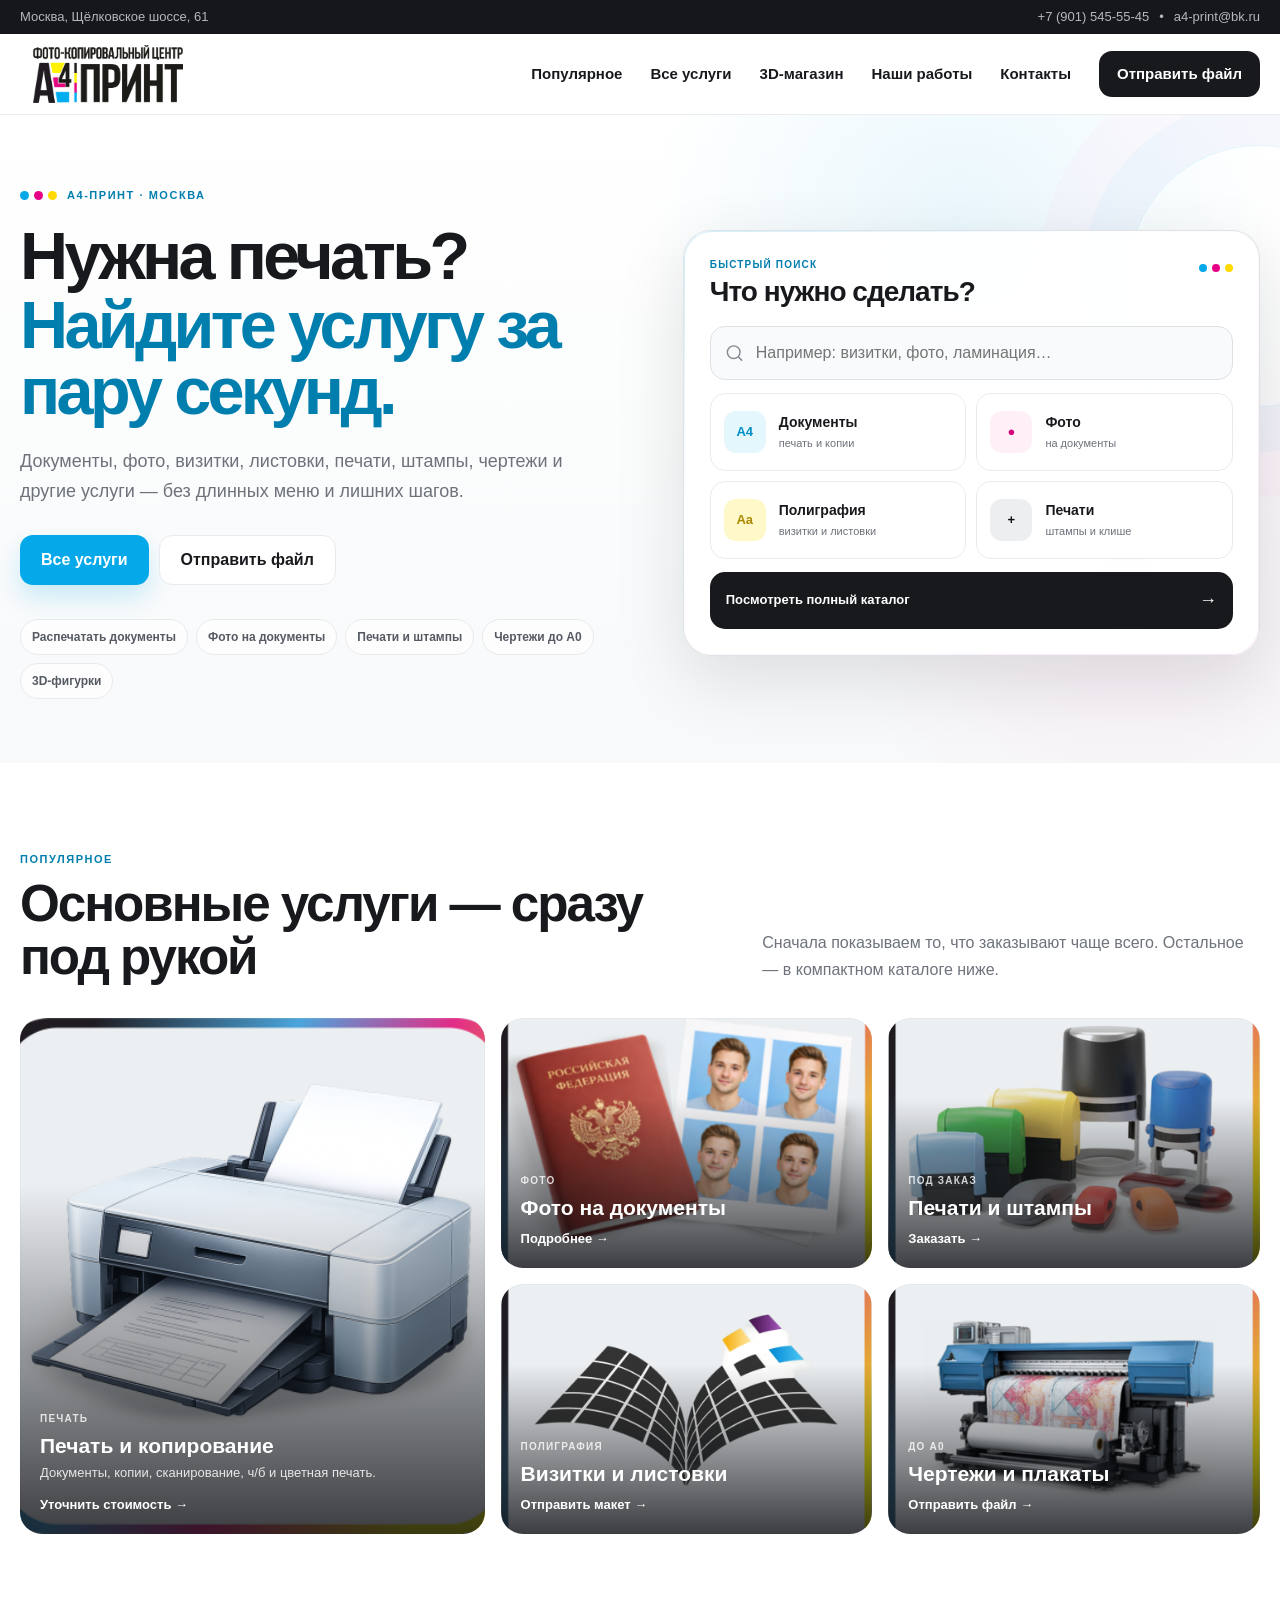
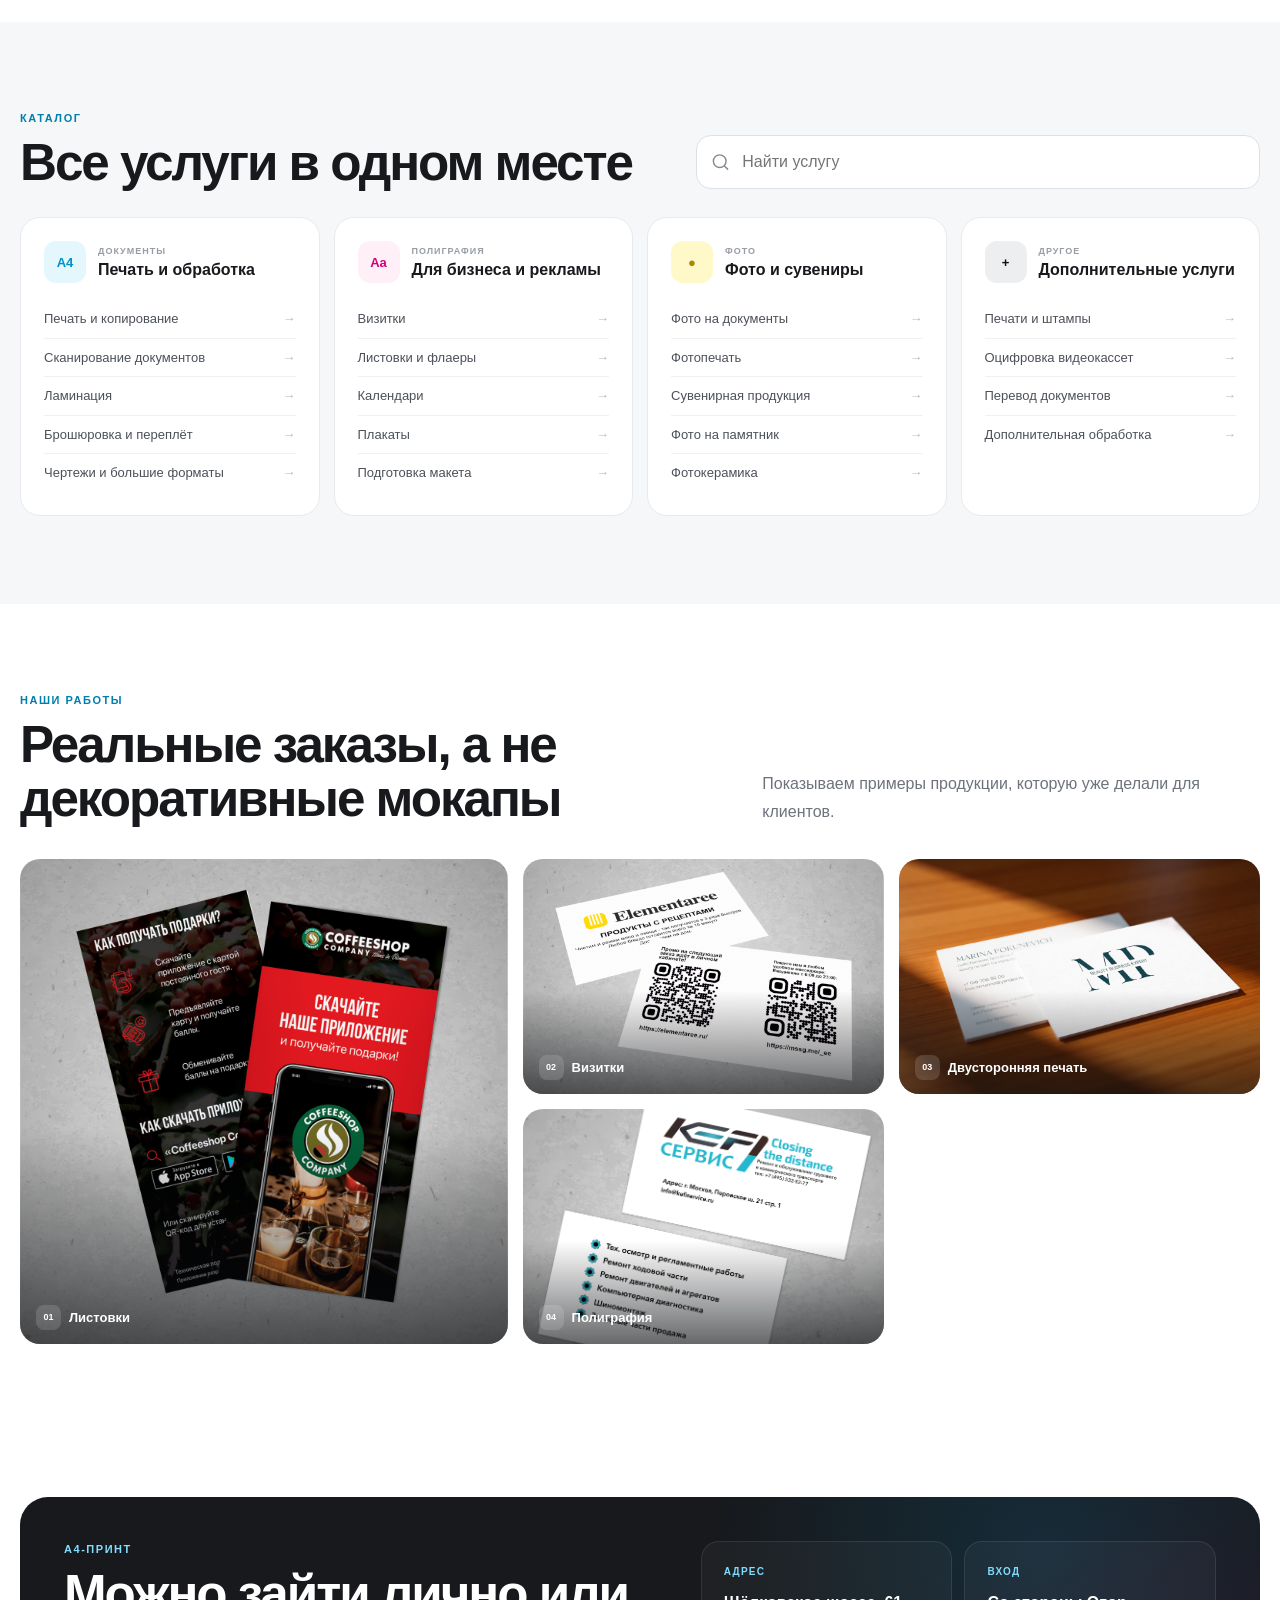
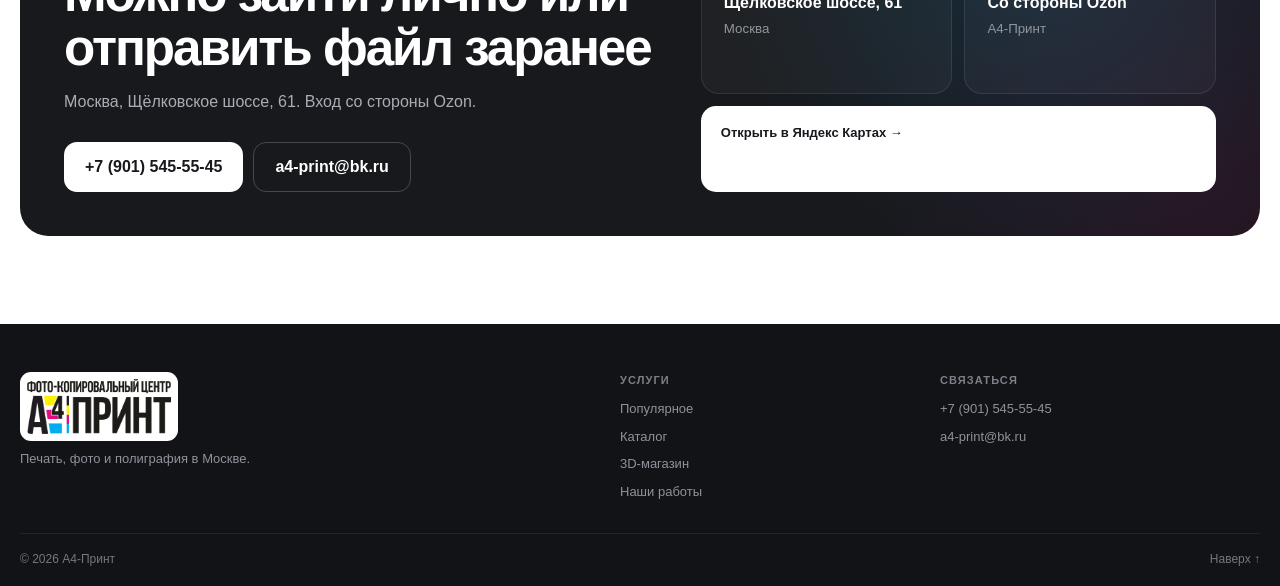
==== commit 6f35137c: "Link 3D shop from homepage" ====
--- a/index.html
+++ b/index.html
@@ -17,6 +17,7 @@
     <nav id="mainNav">
       <a href="#popular">Популярное</a>
       <a href="#catalog">Все услуги</a>
+      <a href="shop.html">3D‑магазин</a>
       <a href="#works">Наши работы</a>
       <a href="#contacts">Контакты</a>
       <a class="header-order" href="mailto:a4-print@bk.ru?subject=Заказ%20в%20А4-Принт">Отправить файл</a>
@@ -40,6 +41,7 @@
         <a href="#service-photo">Фото на документы</a>
         <a href="#service-stamps">Печати и штампы</a>
         <a href="#service-wide">Чертежи до А0</a>
+        <a href="shop.html">3D‑фигурки</a>
       </div>
     </div>
 
@@ -196,7 +198,7 @@
 <footer class="footer">
   <div class="shell footer-grid">
     <div><img src="images/logo.png" alt="А4‑Принт"><p>Печать, фото и полиграфия в Москве.</p></div>
-    <div><strong>Услуги</strong><a href="#popular">Популярное</a><a href="#catalog">Каталог</a><a href="#works">Наши работы</a></div>
+    <div><strong>Услуги</strong><a href="#popular">Популярное</a><a href="#catalog">Каталог</a><a href="shop.html">3D‑магазин</a><a href="#works">Наши работы</a></div>
     <div><strong>Связаться</strong><a href="tel:+79015455545">+7 (901) 545‑55‑45</a><a href="mailto:a4-print@bk.ru">a4-print@bk.ru</a></div>
   </div>
   <div class="shell footer-bottom"><span>© <span id="year"></span> А4‑Принт</span><a href="#top">Наверх ↑</a></div>
--- a/style.css
+++ b/style.css
@@ -1 +1,210 @@
-:root{--ink:#17191d;--muted:#6d727b;--line:#e8eaed;--soft:#f5f7f8;--cyan:#04a9e7;--cyan-dark:#007cae;--magenta:#e40086;--yellow:#ffd900;--shadow:0 18px 45px rgba(18,22,28,.08)}*{box-sizing:border-box}html{scroll-behavior:smooth}body{margin:0;font-family:Inter,ui-sans-serif,-apple-system,BlinkMacSystemFont,"Segoe UI",sans-serif;color:var(--ink);background:#fff;line-height:1.5;-webkit-font-smoothing:antialiased}a{color:inherit;text-decoration:none}img{display:block;width:100%;max-width:100%}button,input{font:inherit}.shell{width:min(calc(100% - 40px),1240px);margin:auto}.topbar{background:#16181c;color:#b7bbc2;font-size:13px}.topbar-inner{height:34px;display:flex;align-items:center;justify-content:space-between;gap:24px}.topbar-inner>div{display:flex;gap:10px}.site-header{position:sticky;top:0;z-index:50;border-bottom:1px solid var(--line);background:rgba(255,255,255,.96);backdrop-filter:blur(14px)}.header-main{height:80px;display:flex;align-items:center;justify-content:space-between;gap:30px}.brand img{width:176px;max-height:58px;object-fit:contain}.header-main nav{display:flex;align-items:center;gap:28px;font-size:15px;font-weight:700}.header-main nav>a:not(.header-order){padding:10px 0}.header-order{padding:12px 18px;border-radius:13px;background:var(--ink);color:#fff}.menu-button{display:none;width:44px;height:44px;border:0;border-radius:12px;background:var(--soft);flex-direction:column;align-items:center;justify-content:center;gap:5px}.menu-button span{width:19px;height:2px;background:var(--ink)}.hero{padding:64px 0 58px;background:linear-gradient(180deg,#fff 0%,#f7f9fa 100%)}.hero-grid{display:grid;grid-template-columns:1fr .92fr;gap:58px;align-items:center}.eyebrow,.section-kicker{margin:0;color:var(--cyan-dark);font-size:11px;letter-spacing:.14em;font-weight:850}.eyebrow{display:flex;align-items:center;gap:11px}.eyebrow span{width:9px;height:9px;border-radius:50%;background:var(--cyan);box-shadow:14px 0 var(--magenta),28px 0 var(--yellow);margin-right:27px}h1{margin:20px 0 22px;max-width:720px;font-size:clamp(46px,5.3vw,76px);line-height:.98;letter-spacing:-.055em}h1 em{font-style:normal;color:var(--cyan-dark)}.hero-lead{max-width:650px;margin:0;color:var(--muted);font-size:18px;line-height:1.65}.hero-actions{display:flex;flex-wrap:wrap;gap:10px;margin-top:28px}.btn{min-height:50px;display:inline-flex;align-items:center;justify-content:center;padding:0 21px;border-radius:13px;font-weight:800;transition:.18s}.btn:hover{transform:translateY(-2px)}.primary{background:var(--cyan);color:#fff;box-shadow:0 12px 26px rgba(4,169,231,.2)}.secondary{background:#fff;border:1px solid var(--line)}.trust-row{display:grid;grid-template-columns:repeat(3,1fr);margin-top:39px;border-top:1px solid var(--line)}.trust-row div{padding:18px 16px 0 0}.trust-row strong,.trust-row span{display:block}.trust-row strong{font-size:16px}.trust-row span{margin-top:2px;color:var(--muted);font-size:12px}.quick-order{padding:26px;border:1px solid var(--line);border-radius:26px;background:#fff;box-shadow:var(--shadow)}.quick-order-head{display:flex;align-items:flex-start;justify-content:space-between;gap:20px;margin-bottom:20px}.quick-order-head small{color:var(--cyan-dark);font-weight:850;letter-spacing:.12em}.quick-order h2{margin:5px 0 0;font-size:28px;letter-spacing:-.03em}.status-dot{display:inline-flex;align-items:center;gap:7px;padding:6px 9px;border-radius:999px;background:#edf9f0;color:#2e7a3f;font-size:11px;font-weight:750}.status-dot:before{content:"";width:7px;height:7px;border-radius:50%;background:#41b45b}.task-grid{display:grid;grid-template-columns:1fr 1fr;gap:10px}.task-grid a{min-height:94px;padding:16px;border:1px solid var(--line);border-radius:16px;background:#fafbfb;display:flex;flex-direction:column;justify-content:center;transition:.18s}.task-grid a:hover{transform:translateY(-2px);border-color:#cfd3d8;background:#fff}.task-grid b,.task-grid span{display:block}.task-grid b{font-size:15px}.task-grid span{margin-top:3px;color:var(--muted);font-size:12px}.task-grid .task-accent{background:var(--ink);color:#fff;border-color:var(--ink)}.task-grid .task-accent span{color:#b4b8bf}.quick-note{margin:16px 0 0;color:var(--muted);font-size:12px}.quick-note a{color:var(--cyan-dark);font-weight:750}.section{padding:88px 0}.section-head{display:grid;grid-template-columns:1.1fr .8fr;gap:58px;align-items:end;margin-bottom:34px}.section-head h2,.catalog-top h2,.contact-copy h2{margin:10px 0 0;font-size:clamp(34px,4vw,52px);line-height:1.04;letter-spacing:-.04em}.section-head>p{margin:0;color:var(--muted);line-height:1.7}.popular-grid{display:grid;grid-template-columns:1.25fr 1fr 1fr;grid-template-rows:repeat(2,250px);gap:16px}.popular-card{position:relative;overflow:hidden;border-radius:22px;background:#eceff1}.popular-card.large{grid-row:1/3}.popular-card img{height:100%;object-fit:cover;transition:transform .45s}.popular-card:hover img{transform:scale(1.035)}.popular-card:after{content:"";position:absolute;inset:0;background:linear-gradient(180deg,transparent 35%,rgba(10,12,15,.75))}.card-overlay{position:absolute;z-index:2;left:20px;right:20px;bottom:18px;color:#fff}.card-overlay span{font-size:10px;letter-spacing:.12em;font-weight:850;opacity:.8}.card-overlay h3{margin:5px 0 5px;font-size:21px;line-height:1.15}.card-overlay p{max-width:390px;margin:0 0 9px;color:#e6e7e9;font-size:13px}.card-overlay a{font-size:13px;font-weight:800}.catalog-section{background:var(--soft)}.catalog-top{display:grid;grid-template-columns:1fr .95fr;gap:50px;align-items:end;margin-bottom:28px}.service-search{position:relative}.service-search input{width:100%;height:54px;border:1px solid #dfe2e5;border-radius:15px;background:#fff;padding:0 46px 0 16px;outline:none}.service-search input:focus{border-color:rgba(4,169,231,.55);box-shadow:0 0 0 4px rgba(4,169,231,.08)}.service-search button{position:absolute;right:8px;top:9px;width:36px;height:36px;border:0;background:transparent;color:var(--muted);font-size:23px;cursor:pointer}.catalog-grid{display:grid;grid-template-columns:repeat(4,1fr);gap:14px}.catalog-group{padding:24px;border:1px solid var(--line);border-radius:20px;background:#fff}.catalog-group[hidden]{display:none}.catalog-icon{width:44px;height:44px;border-radius:13px;display:grid;place-items:center;margin-bottom:22px;font-weight:900}.catalog-icon.cyan{background:#e4f7fd;color:#008fc6}.catalog-icon.magenta{background:#fff0f8;color:#d40078}.catalog-icon.yellow{background:#fff8c8;color:#a98900}.catalog-icon.dark{background:#eceef0;color:#111}.catalog-group h3{margin:0 0 15px;font-size:18px}.catalog-group a{display:block;padding:8px 0;border-bottom:1px solid #f0f1f2;color:#4a4f57;font-size:13px}.catalog-group a:last-child{border-bottom:0}.catalog-group a:hover{color:var(--cyan-dark)}.catalog-empty{padding:28px;border:1px dashed #ccd0d4;border-radius:18px;background:#fff;text-align:center;color:var(--muted)}.catalog-empty a{color:var(--cyan-dark);font-weight:800}.works-grid{display:grid;grid-template-columns:1.35fr 1fr 1fr;grid-template-rows:repeat(2,235px);gap:15px}.work{position:relative;overflow:hidden;margin:0;border-radius:20px;background:#eee}.work.big{grid-row:1/3}.work img{height:100%;object-fit:cover;transition:transform .45s}.work:hover img{transform:scale(1.035)}.work:after{content:"";position:absolute;inset:0;background:linear-gradient(180deg,transparent 58%,rgba(10,12,15,.55))}.work figcaption{position:absolute;z-index:2;left:16px;bottom:14px;color:#fff;font-size:13px;font-weight:800}.contact{padding-top:65px}.contact-card{display:grid;grid-template-columns:1.08fr .92fr;gap:32px;padding:44px;border-radius:26px;background:var(--ink);color:#fff}.section-kicker.light{color:#83ddff}.contact-copy p:not(.section-kicker){max-width:560px;color:#a9adb5}.contact-actions{display:flex;flex-wrap:wrap;gap:10px;margin-top:28px}.white{background:#fff;color:var(--ink)}.outline{border:1px solid rgba(255,255,255,.2);color:#fff}.contact-info{display:grid;grid-template-columns:1fr 1fr;gap:12px}.contact-info>div{padding:22px;border:1px solid rgba(255,255,255,.09);border-radius:18px;background:rgba(255,255,255,.035)}.contact-info span,.contact-info strong,.contact-info small{display:block}.contact-info span{color:#7fdcff;font-size:10px;letter-spacing:.12em;font-weight:850}.contact-info strong{margin-top:12px}.contact-info small{margin-top:4px;color:#91969e}.contact-info>a{grid-column:1/3;padding:17px 20px;border-radius:15px;background:#fff;color:var(--ink);font-size:13px;font-weight:800}.footer{padding:48px 0 18px;background:#111317;color:#fff}.footer-grid{display:grid;grid-template-columns:1.4fr .7fr .8fr;gap:40px;padding-bottom:32px}.footer-grid>div{display:flex;flex-direction:column;gap:8px}.footer-grid img{width:158px;padding:7px;border-radius:11px;background:#fff}.footer-grid p,.footer-grid a{margin:0;color:#8e939b;font-size:13px}.footer-grid strong{margin-bottom:3px;color:#7c8189;font-size:11px;letter-spacing:.1em;text-transform:uppercase}.footer-bottom{display:flex;justify-content:space-between;padding-top:16px;border-top:1px solid rgba(255,255,255,.08);color:#737880;font-size:12px}.mobile-actions{display:none}@media(max-width:1020px){.hero-grid{gap:32px}.catalog-grid{grid-template-columns:1fr 1fr}.popular-grid{grid-template-columns:1.2fr 1fr;grid-template-rows:repeat(3,220px)}.popular-card.large{grid-row:1/3}.popular-grid .popular-card:last-child{grid-column:1/3}.works-grid{grid-template-columns:1.2fr 1fr;grid-template-rows:repeat(3,210px)}.work.big{grid-row:1/3}.works-grid .work:last-child{grid-column:1/3}}@media(max-width:820px){.topbar{display:none}.header-main{height:72px}.brand img{width:154px}.menu-button{display:flex}.header-main nav{position:absolute;display:none;left:20px;right:20px;top:65px;padding:12px;flex-direction:column;align-items:stretch;gap:2px;border:1px solid var(--line);border-radius:17px;background:#fff;box-shadow:var(--shadow)}.header-main nav.open{display:flex}.header-main nav a{padding:12px 14px!important;border-radius:10px}.hero{padding-top:48px}.hero-grid{grid-template-columns:1fr}.quick-order{max-width:700px}.section-head,.catalog-top{grid-template-columns:1fr;gap:14px;align-items:start}.contact-card{grid-template-columns:1fr}.footer-grid{grid-template-columns:1fr 1fr}.footer-grid>div:first-child{grid-column:1/3}}@media(max-width:600px){body{padding-bottom:74px}.shell{width:min(calc(100% - 28px),1240px)}.section{padding:62px 0}h1{font-size:clamp(40px,12vw,56px)}.hero-lead{font-size:16px}.hero-actions .btn{flex:1}.trust-row{grid-template-columns:1fr 1fr}.trust-row div:last-child{grid-column:1/3}.quick-order{padding:20px;border-radius:20px}.quick-order-head{flex-direction:column}.task-grid{grid-template-columns:1fr}.task-grid a{min-height:82px}.popular-grid{grid-template-columns:1fr 1fr;grid-template-rows:270px 180px 180px}.popular-card.large{grid-column:1/3;grid-row:auto}.popular-grid .popular-card:last-child{grid-column:auto}.catalog-grid{grid-template-columns:1fr}.works-grid{grid-template-columns:1fr 1fr;grid-template-rows:260px 170px 170px}.work.big{grid-column:1/3;grid-row:auto}.works-grid .work:last-child{grid-column:auto}.contact-card{padding:28px;border-radius:22px}.contact-info{grid-template-columns:1fr}.contact-info>a{grid-column:auto}.footer-grid{grid-template-columns:1fr}.footer-grid>div:first-child{grid-column:auto}.footer-bottom{flex-direction:column;gap:8px}.mobile-actions{position:fixed;z-index:90;left:10px;right:10px;bottom:10px;display:grid;grid-template-columns:repeat(3,1fr);padding:6px;border-radius:17px;background:rgba(17,19,23,.96);box-shadow:0 12px 34px rgba(0,0,0,.25)}.mobile-actions a{display:flex;align-items:center;justify-content:center;flex-direction:column;gap:2px;color:#fff;font-size:16px}.mobile-actions span{font-size:10px;font-weight:700}}+:root{
+  --ink:#17191d;--ink2:#23262b;--muted:#6d727b;--line:#e8eaed;--soft:#f5f7f8;--white:#fff;
+  --cyan:#05a8e8;--cyan-dark:#007eae;--magenta:#e60087;--yellow:#ffd900;
+  --shadow:0 18px 50px rgba(18,22,28,.08);--shadow-lg:0 24px 70px rgba(18,22,28,.12)
+}
+*{box-sizing:border-box}
+html{scroll-behavior:smooth}
+body{margin:0;font-family:Inter,ui-sans-serif,-apple-system,BlinkMacSystemFont,"Segoe UI",sans-serif;color:var(--ink);background:#fff;line-height:1.5;-webkit-font-smoothing:antialiased}
+a{color:inherit;text-decoration:none}
+img{display:block;width:100%;max-width:100%}
+button,input{font:inherit}
+button{cursor:pointer}
+.shell{width:min(calc(100% - 40px),1240px);margin:auto}
+
+.topbar{background:#15171b;color:#b4b8bf;font-size:13px}
+.topbar-inner{height:34px;display:flex;align-items:center;justify-content:space-between;gap:24px}
+.topbar-inner>div{display:flex;gap:10px}
+.site-header{position:sticky;top:0;z-index:50;border-bottom:1px solid rgba(232,234,237,.9);background:rgba(255,255,255,.95);backdrop-filter:blur(18px)}
+.header-main{height:80px;display:flex;align-items:center;justify-content:space-between;gap:30px}
+.brand img{width:176px;max-height:58px;object-fit:contain}
+.header-main nav{display:flex;align-items:center;gap:28px;font-size:15px;font-weight:700}
+.header-main nav>a:not(.header-order){position:relative;padding:10px 0}
+.header-main nav>a:not(.header-order):after{content:"";position:absolute;left:0;right:100%;bottom:2px;height:2px;background:var(--cyan);transition:right .2s}
+.header-main nav>a:not(.header-order):hover:after{right:0}
+.header-order{padding:12px 18px;border-radius:13px;background:var(--ink);color:#fff}
+.header-order:hover{background:#26292f}
+.menu-button{display:none;width:44px;height:44px;border:0;border-radius:12px;background:var(--soft);flex-direction:column;align-items:center;justify-content:center;gap:5px}
+.menu-button span{width:19px;height:2px;background:var(--ink)}
+
+.hero{position:relative;overflow:hidden;padding:72px 0 64px;background:
+radial-gradient(circle at 75% 15%,rgba(5,168,232,.08),transparent 28%),
+radial-gradient(circle at 88% 72%,rgba(230,0,135,.05),transparent 24%),
+linear-gradient(180deg,#fff 0%,#f7f9fa 100%)}
+.hero:after{content:"";position:absolute;right:-110px;top:30px;width:260px;height:260px;border:1px solid rgba(5,168,232,.12);border-radius:50%;box-shadow:0 0 0 45px rgba(5,168,232,.035),0 0 0 90px rgba(230,0,135,.02);pointer-events:none}
+.hero-grid{position:relative;z-index:2;display:grid;grid-template-columns:1.02fr .98fr;gap:62px;align-items:center}
+.eyebrow,.section-kicker{margin:0;color:var(--cyan-dark);font-size:11px;letter-spacing:.14em;font-weight:850}
+.eyebrow{display:flex;align-items:center;gap:11px}
+.eyebrow span{width:9px;height:9px;border-radius:50%;background:var(--cyan);box-shadow:14px 0 var(--magenta),28px 0 var(--yellow);margin-right:27px}
+h1{margin:20px 0 22px;max-width:720px;font-size:clamp(46px,5.2vw,74px);line-height:.99;letter-spacing:-.055em}
+h1 em{display:block;margin-top:4px;font-style:normal;color:var(--cyan-dark)}
+.hero-lead{max-width:655px;margin:0;color:var(--muted);font-size:18px;line-height:1.65}
+.hero-actions{display:flex;flex-wrap:wrap;gap:10px;margin-top:28px}
+.btn{min-height:50px;display:inline-flex;align-items:center;justify-content:center;padding:0 21px;border-radius:13px;font-weight:800;transition:.18s}
+.btn:hover{transform:translateY(-2px)}
+.primary{background:var(--cyan);color:#fff;box-shadow:0 12px 26px rgba(5,168,232,.2)}
+.secondary{background:#fff;border:1px solid var(--line)}
+.hero-chips{display:flex;flex-wrap:wrap;gap:8px;margin-top:34px}
+.hero-chips a{padding:8px 11px;border:1px solid var(--line);border-radius:999px;background:rgba(255,255,255,.72);color:#555a62;font-size:12px;font-weight:700;transition:.18s}
+.hero-chips a:hover{border-color:#cbd0d5;background:#fff;color:var(--ink)}
+
+.service-finder{position:relative;padding:26px;border:1px solid rgba(222,225,229,.95);border-radius:28px;background:rgba(255,255,255,.94);box-shadow:var(--shadow-lg);backdrop-filter:blur(10px)}
+.service-finder:before{content:"";position:absolute;inset:0;border-radius:28px;padding:1px;background:linear-gradient(145deg,rgba(5,168,232,.2),transparent 35%,rgba(230,0,135,.10));-webkit-mask:linear-gradient(#000 0 0) content-box,linear-gradient(#000 0 0);-webkit-mask-composite:xor;mask-composite:exclude;pointer-events:none}
+.finder-head{display:flex;align-items:flex-start;justify-content:space-between;gap:20px;margin-bottom:18px}
+.finder-head small{display:block;color:var(--cyan-dark);font-weight:850;letter-spacing:.12em;font-size:10px}
+.finder-head h2{margin:5px 0 0;font-size:28px;line-height:1.1;letter-spacing:-.035em}
+.finder-mark{display:flex;gap:5px;padding-top:7px}
+.finder-mark span{width:8px;height:8px;border-radius:50%;background:var(--cyan)}
+.finder-mark span:nth-child(2){background:var(--magenta)}
+.finder-mark span:nth-child(3){background:var(--yellow)}
+.finder-search,.service-search{position:relative;display:block}
+.finder-search svg,.service-search svg{position:absolute;left:15px;top:50%;width:19px;height:19px;transform:translateY(-50%);fill:none;stroke:#858a92;stroke-width:1.8;stroke-linecap:round}
+.finder-search input{width:100%;height:54px;border:1px solid #dde1e5;border-radius:15px;background:#f8fafb;padding:0 16px 0 45px;outline:none}
+.finder-search input:focus{background:#fff;border-color:rgba(5,168,232,.55);box-shadow:0 0 0 4px rgba(5,168,232,.08)}
+.finder-grid{display:grid;grid-template-columns:1fr 1fr;gap:10px;margin-top:13px}
+.finder-grid>a{min-height:78px;display:flex;align-items:center;gap:13px;padding:13px;border:1px solid var(--line);border-radius:15px;background:#fff;transition:.18s}
+.finder-grid>a:hover{transform:translateY(-2px);border-color:#cfd3d8;box-shadow:0 10px 24px rgba(18,22,28,.06)}
+.finder-grid b,.finder-grid small{display:block}
+.finder-grid b{font-size:14px}
+.finder-grid small{margin-top:2px;color:var(--muted);font-size:11px}
+.finder-code,.catalog-icon{flex:0 0 auto;width:42px;height:42px;border-radius:12px;display:grid;place-items:center;font-size:13px;font-weight:900}
+.cyan{background:#e4f7fd!important;color:#008fc6!important}
+.magenta{background:#fff0f8!important;color:#d40078!important}
+.yellow{background:#fff8c8!important;color:#a98900!important}
+.dark{background:#eceef0!important;color:#111!important}
+.finder-all{display:flex;align-items:center;justify-content:space-between;margin-top:13px;padding:15px 16px;border-radius:15px;background:var(--ink);color:#fff;font-size:13px;font-weight:800}
+.finder-all span{font-size:18px}
+
+.section{padding:88px 0}
+.section-head{display:grid;grid-template-columns:1.1fr .8fr;gap:58px;align-items:end;margin-bottom:34px}
+.section-head h2,.catalog-top h2,.contact-copy h2{margin:10px 0 0;font-size:clamp(34px,4vw,52px);line-height:1.04;letter-spacing:-.04em}
+.section-head>p{margin:0;color:var(--muted);line-height:1.7}
+
+.popular-grid{display:grid;grid-template-columns:1.25fr 1fr 1fr;grid-template-rows:repeat(2,250px);gap:16px}
+.popular-card{position:relative;overflow:hidden;border-radius:22px;background:#eceff1;box-shadow:inset 0 0 0 1px rgba(0,0,0,.03)}
+.popular-card.large{grid-row:1/3}
+.popular-card img{height:100%;object-fit:cover;transition:transform .45s}
+.popular-card:hover img{transform:scale(1.035)}
+.popular-card:after{content:"";position:absolute;inset:0;background:linear-gradient(180deg,transparent 32%,rgba(10,12,15,.78))}
+.card-overlay{position:absolute;z-index:2;left:20px;right:20px;bottom:18px;color:#fff}
+.card-overlay span{font-size:10px;letter-spacing:.12em;font-weight:850;opacity:.8}
+.card-overlay h3{margin:5px 0 5px;font-size:21px;line-height:1.15}
+.card-overlay p{max-width:390px;margin:0 0 9px;color:#e6e7e9;font-size:13px}
+.card-overlay a{font-size:13px;font-weight:800}
+
+.catalog-section{background:var(--soft)}
+.catalog-top{display:grid;grid-template-columns:1fr .9fr;gap:50px;align-items:end;margin-bottom:28px}
+.service-search input{width:100%;height:54px;border:1px solid #dde1e5;border-radius:15px;background:#fff;padding:0 46px 0 45px;outline:none}
+.service-search input:focus{border-color:rgba(5,168,232,.55);box-shadow:0 0 0 4px rgba(5,168,232,.08)}
+.service-search button{position:absolute;right:8px;top:9px;width:36px;height:36px;border:0;background:transparent;color:var(--muted);font-size:23px}
+.catalog-grid{display:grid;grid-template-columns:repeat(4,1fr);gap:14px}
+.catalog-group{padding:23px;border:1px solid var(--line);border-radius:20px;background:#fff;transition:.18s}
+.catalog-group:hover{transform:translateY(-2px);box-shadow:0 12px 30px rgba(18,22,28,.05)}
+.catalog-group[hidden]{display:none}
+.catalog-title{display:flex;align-items:center;gap:12px;margin-bottom:17px}
+.catalog-title small{display:block;color:#989da5;font-size:9px;letter-spacing:.11em;font-weight:850}
+.catalog-title h3{margin:3px 0 0;font-size:16px;line-height:1.15}
+.catalog-icon{margin:0}
+.catalog-group>a{display:flex;align-items:center;justify-content:space-between;gap:10px;padding:9px 0;border-bottom:1px solid #f0f1f2;color:#4c5159;font-size:13px}
+.catalog-group>a:last-child{border-bottom:0}
+.catalog-group>a span{color:#b6bac0;transition:transform .18s}
+.catalog-group>a:hover{color:var(--cyan-dark)}
+.catalog-group>a:hover span{transform:translateX(3px);color:var(--cyan-dark)}
+.catalog-empty{padding:28px;border:1px dashed #ccd0d4;border-radius:18px;background:#fff;text-align:center;color:var(--muted)}
+.catalog-empty a{color:var(--cyan-dark);font-weight:800}
+
+.works-grid{display:grid;grid-template-columns:1.35fr 1fr 1fr;grid-template-rows:repeat(2,235px);gap:15px}
+.work{position:relative;overflow:hidden;margin:0;border-radius:20px;background:#eee}
+.work.big{grid-row:1/3}
+.work img{height:100%;object-fit:cover;transition:transform .45s}
+.work:hover img{transform:scale(1.035)}
+.work:after{content:"";position:absolute;inset:0;background:linear-gradient(180deg,transparent 56%,rgba(10,12,15,.62))}
+.work figcaption{position:absolute;z-index:2;left:16px;bottom:14px;display:flex;align-items:center;gap:8px;color:#fff;font-size:13px;font-weight:800}
+.work figcaption span{display:grid;place-items:center;width:25px;height:25px;border-radius:8px;background:rgba(255,255,255,.14);font-size:9px}
+
+.contact{padding-top:65px}
+.contact-card{display:grid;grid-template-columns:1.08fr .92fr;gap:32px;padding:44px;border-radius:28px;background:
+radial-gradient(circle at 82% 15%,rgba(5,168,232,.13),transparent 30%),
+radial-gradient(circle at 95% 85%,rgba(230,0,135,.08),transparent 28%),
+var(--ink);color:#fff}
+.section-kicker.light{color:#83ddff}
+.contact-copy p:not(.section-kicker){max-width:560px;color:#a9adb5}
+.contact-actions{display:flex;flex-wrap:wrap;gap:10px;margin-top:28px}
+.white{background:#fff;color:var(--ink)}
+.outline{border:1px solid rgba(255,255,255,.2);color:#fff}
+.contact-info{display:grid;grid-template-columns:1fr 1fr;gap:12px}
+.contact-info>div{padding:22px;border:1px solid rgba(255,255,255,.09);border-radius:18px;background:rgba(255,255,255,.035)}
+.contact-info span,.contact-info strong,.contact-info small{display:block}
+.contact-info span{color:#7fdcff;font-size:10px;letter-spacing:.12em;font-weight:850}
+.contact-info strong{margin-top:12px}
+.contact-info small{margin-top:4px;color:#91969e}
+.contact-info>a{grid-column:1/3;padding:17px 20px;border-radius:15px;background:#fff;color:var(--ink);font-size:13px;font-weight:800}
+
+.footer{padding:48px 0 18px;background:#111317;color:#fff}
+.footer-grid{display:grid;grid-template-columns:1.4fr .7fr .8fr;gap:40px;padding-bottom:32px}
+.footer-grid>div{display:flex;flex-direction:column;gap:8px}
+.footer-grid img{width:158px;padding:7px;border-radius:11px;background:#fff}
+.footer-grid p,.footer-grid a{margin:0;color:#8e939b;font-size:13px}
+.footer-grid strong{margin-bottom:3px;color:#7c8189;font-size:11px;letter-spacing:.1em;text-transform:uppercase}
+.footer-bottom{display:flex;justify-content:space-between;padding-top:16px;border-top:1px solid rgba(255,255,255,.08);color:#737880;font-size:12px}
+.mobile-actions{display:none}
+
+@media(max-width:1020px){
+  .hero-grid{gap:34px}
+  .catalog-grid{grid-template-columns:1fr 1fr}
+  .popular-grid{grid-template-columns:1.2fr 1fr;grid-template-rows:repeat(3,220px)}
+  .popular-card.large{grid-row:1/3}
+  .popular-grid .popular-card:last-child{grid-column:1/3}
+  .works-grid{grid-template-columns:1.2fr 1fr;grid-template-rows:repeat(3,210px)}
+  .work.big{grid-row:1/3}
+  .works-grid .work:last-child{grid-column:1/3}
+}
+@media(max-width:820px){
+  .topbar{display:none}
+  .header-main{height:72px}
+  .brand img{width:154px}
+  .menu-button{display:flex}
+  .header-main nav{position:absolute;display:none;left:20px;right:20px;top:65px;padding:12px;flex-direction:column;align-items:stretch;gap:2px;border:1px solid var(--line);border-radius:17px;background:#fff;box-shadow:var(--shadow)}
+  .header-main nav.open{display:flex}
+  .header-main nav a{padding:12px 14px!important;border-radius:10px}
+  .header-main nav a:after{display:none}
+  .hero{padding-top:48px}
+  .hero-grid{grid-template-columns:1fr}
+  .service-finder{max-width:700px}
+  .section-head,.catalog-top{grid-template-columns:1fr;gap:14px;align-items:start}
+  .contact-card{grid-template-columns:1fr}
+  .footer-grid{grid-template-columns:1fr 1fr}
+  .footer-grid>div:first-child{grid-column:1/3}
+}
+@media(max-width:600px){
+  body{padding-bottom:74px}
+  .shell{width:min(calc(100% - 28px),1240px)}
+  .section{padding:62px 0}
+  h1{font-size:clamp(40px,12vw,56px)}
+  h1 em{display:inline}
+  .hero-lead{font-size:16px}
+  .hero-actions .btn{flex:1}
+  .hero-chips{gap:6px}
+  .hero-chips a{font-size:11px}
+  .service-finder{padding:20px;border-radius:20px}
+  .finder-head{margin-bottom:14px}
+  .finder-head h2{font-size:24px}
+  .finder-grid{grid-template-columns:1fr}
+  .finder-grid>a{min-height:70px}
+  .popular-grid{grid-template-columns:1fr 1fr;grid-template-rows:270px 180px 180px}
+  .popular-card.large{grid-column:1/3;grid-row:auto}
+  .popular-grid .popular-card:last-child{grid-column:auto}
+  .catalog-grid{grid-template-columns:1fr}
+  .works-grid{grid-template-columns:1fr 1fr;grid-template-rows:260px 170px 170px}
+  .work.big{grid-column:1/3;grid-row:auto}
+  .works-grid .work:last-child{grid-column:auto}
+  .contact-card{padding:28px;border-radius:22px}
+  .contact-info{grid-template-columns:1fr}
+  .contact-info>a{grid-column:auto}
+  .footer-grid{grid-template-columns:1fr}
+  .footer-grid>div:first-child{grid-column:auto}
+  .footer-bottom{flex-direction:column;gap:8px}
+  .mobile-actions{position:fixed;z-index:90;left:10px;right:10px;bottom:10px;display:grid;grid-template-columns:repeat(3,1fr);padding:6px;border-radius:17px;background:rgba(17,19,23,.96);box-shadow:0 12px 34px rgba(0,0,0,.25)}
+  .mobile-actions a{display:flex;align-items:center;justify-content:center;flex-direction:column;gap:2px;color:#fff;font-size:16px}
+  .mobile-actions span{font-size:10px;font-weight:700}
+}
